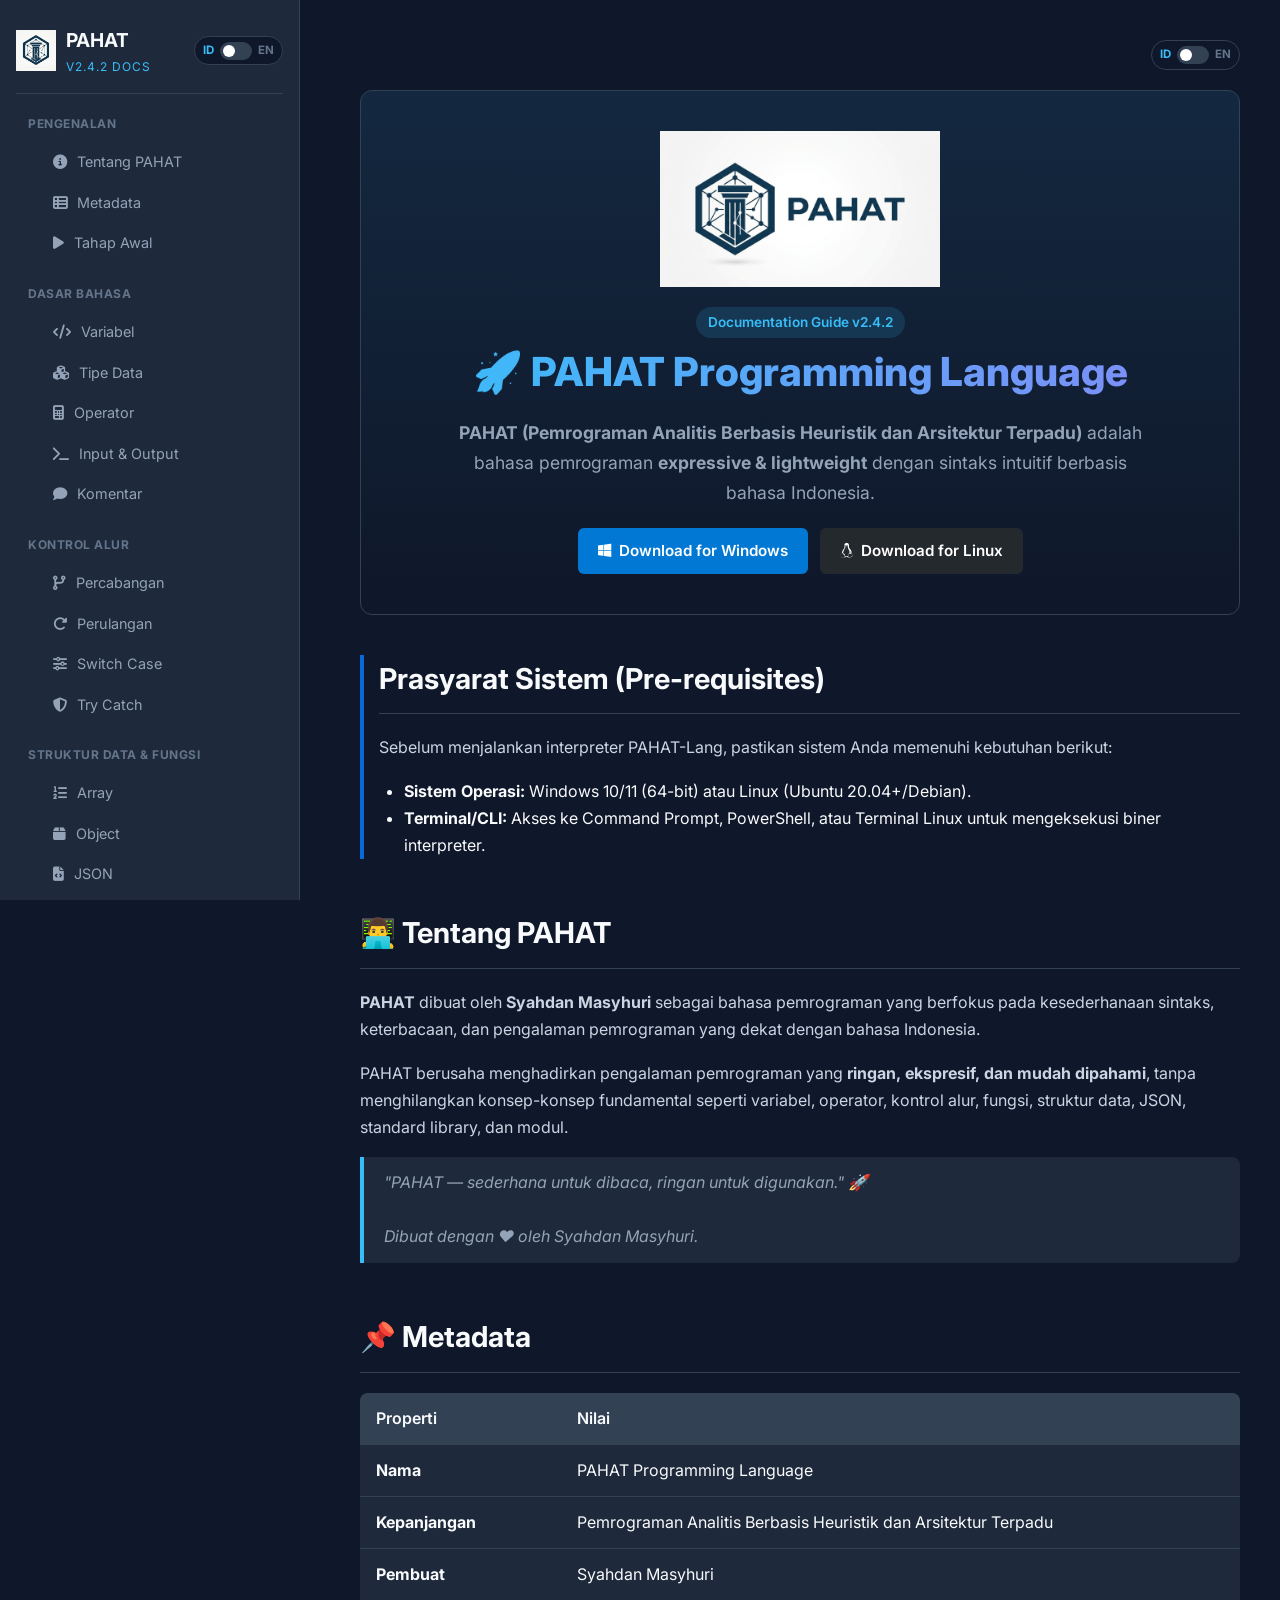
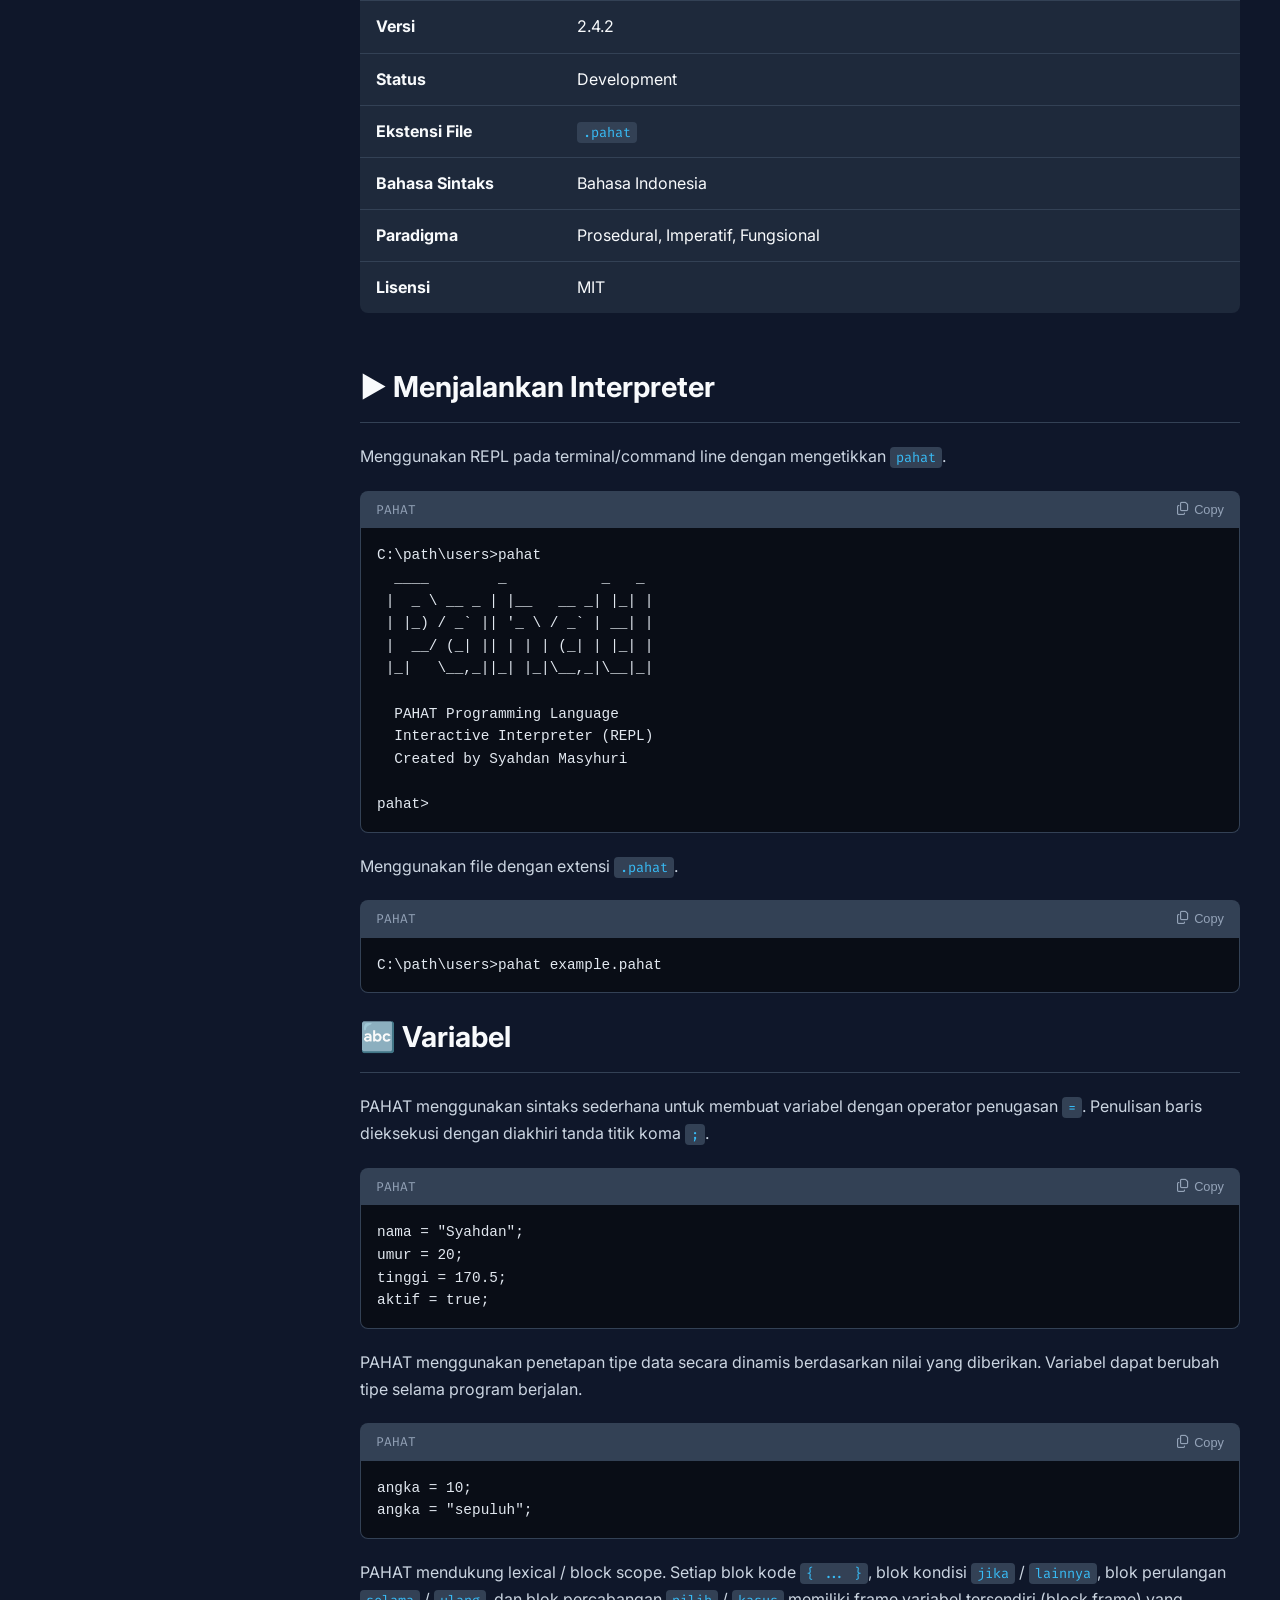
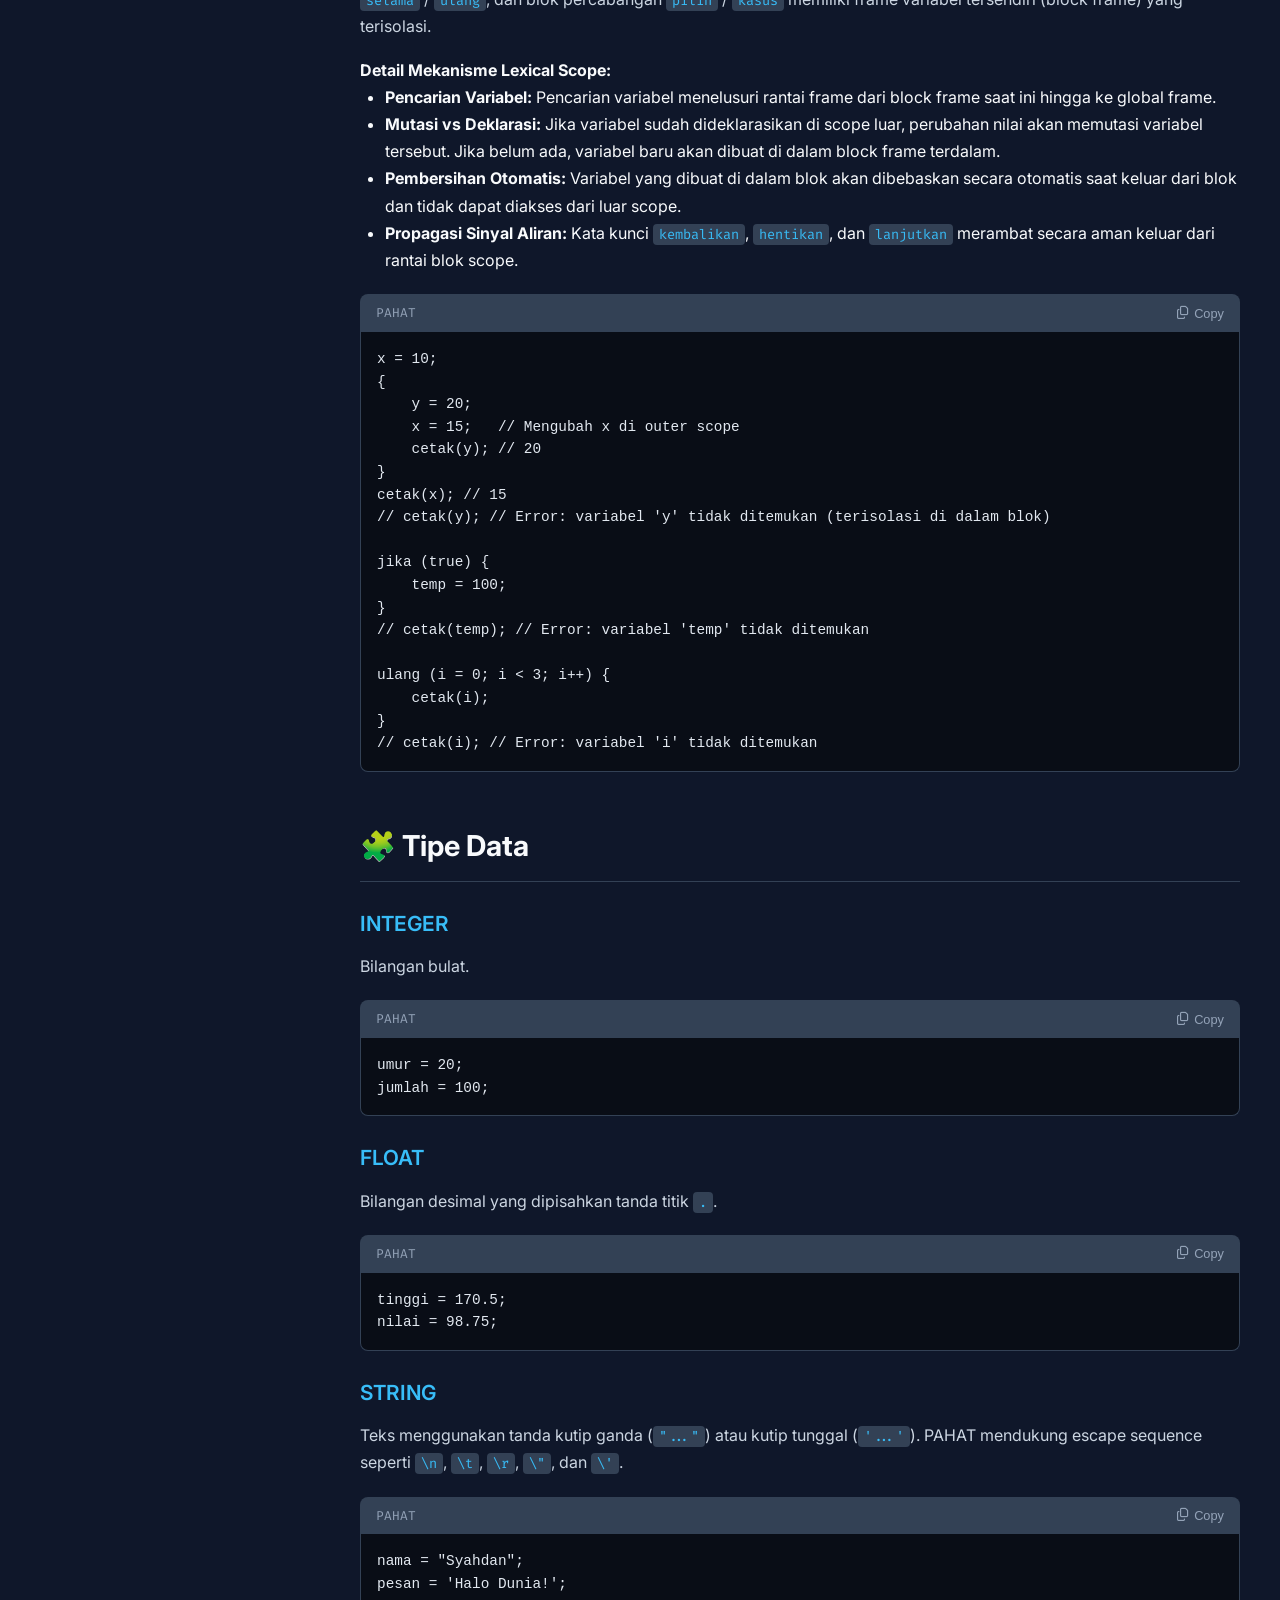
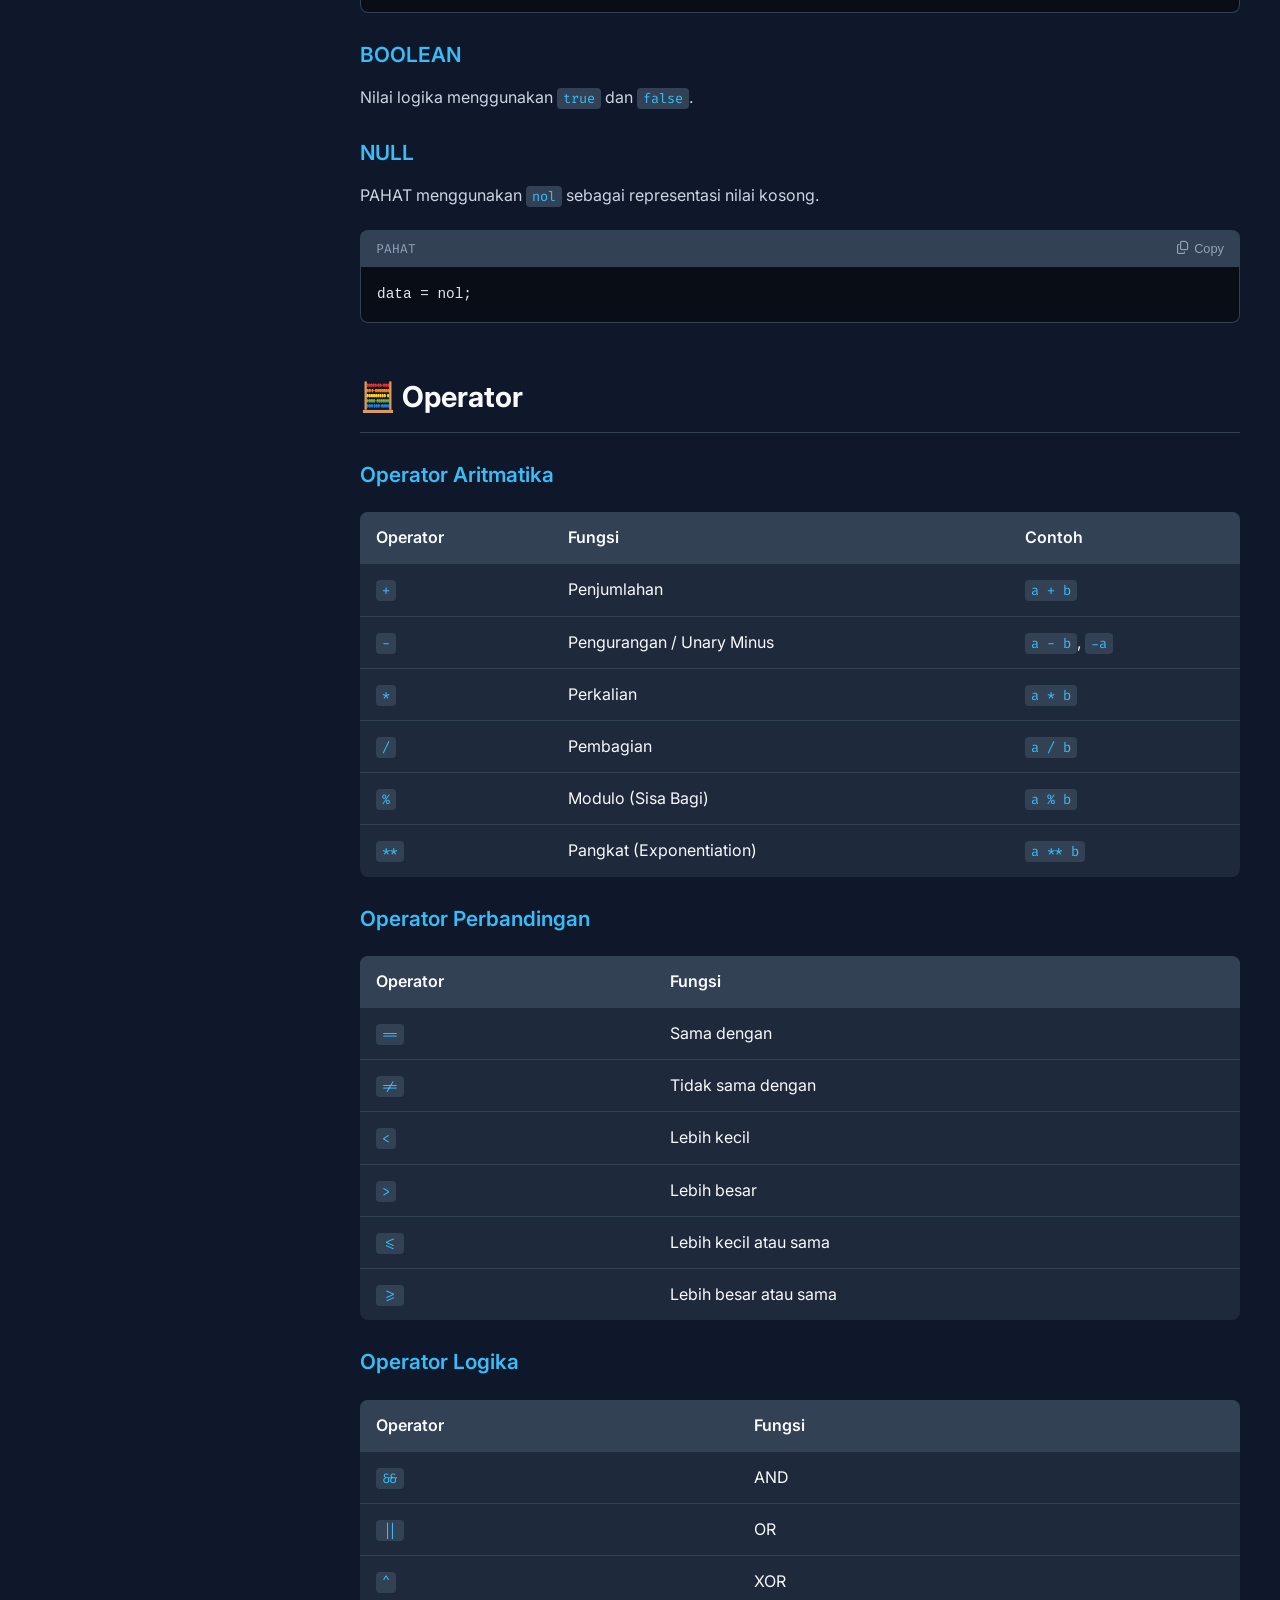
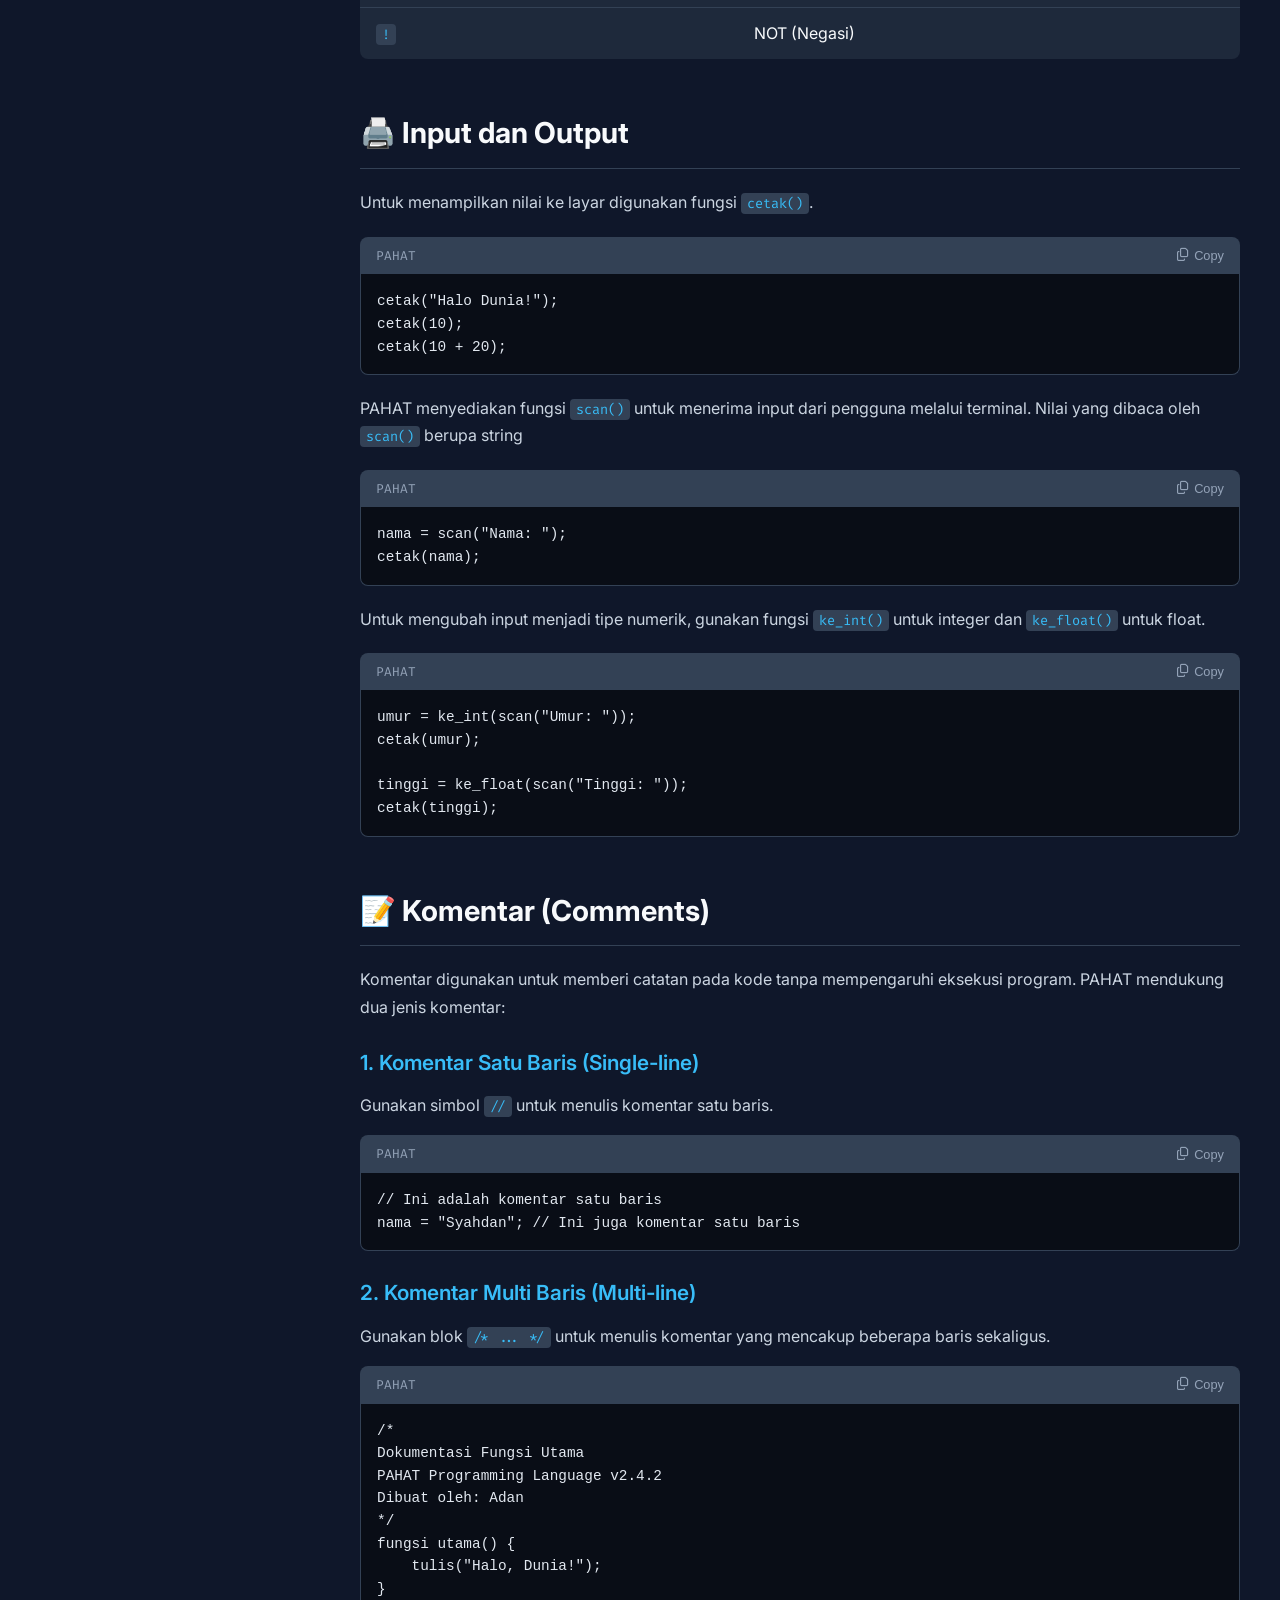
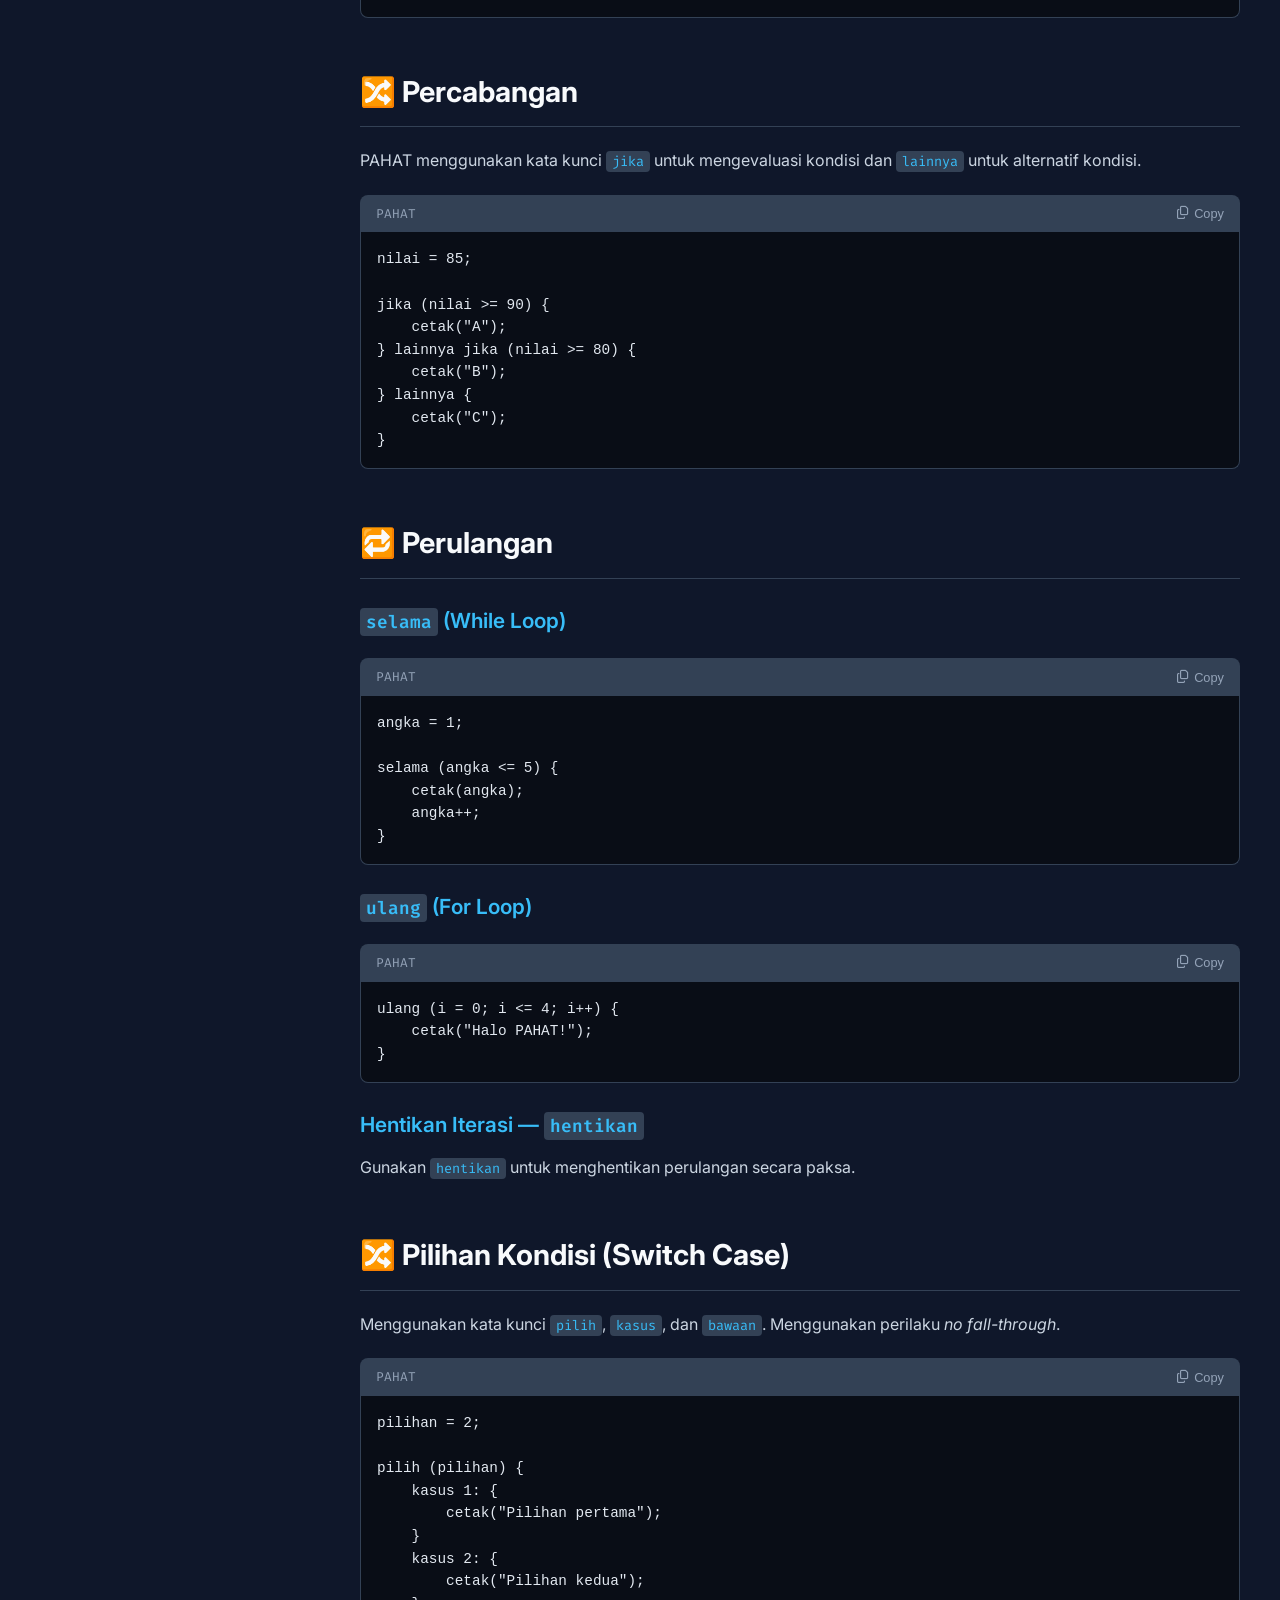
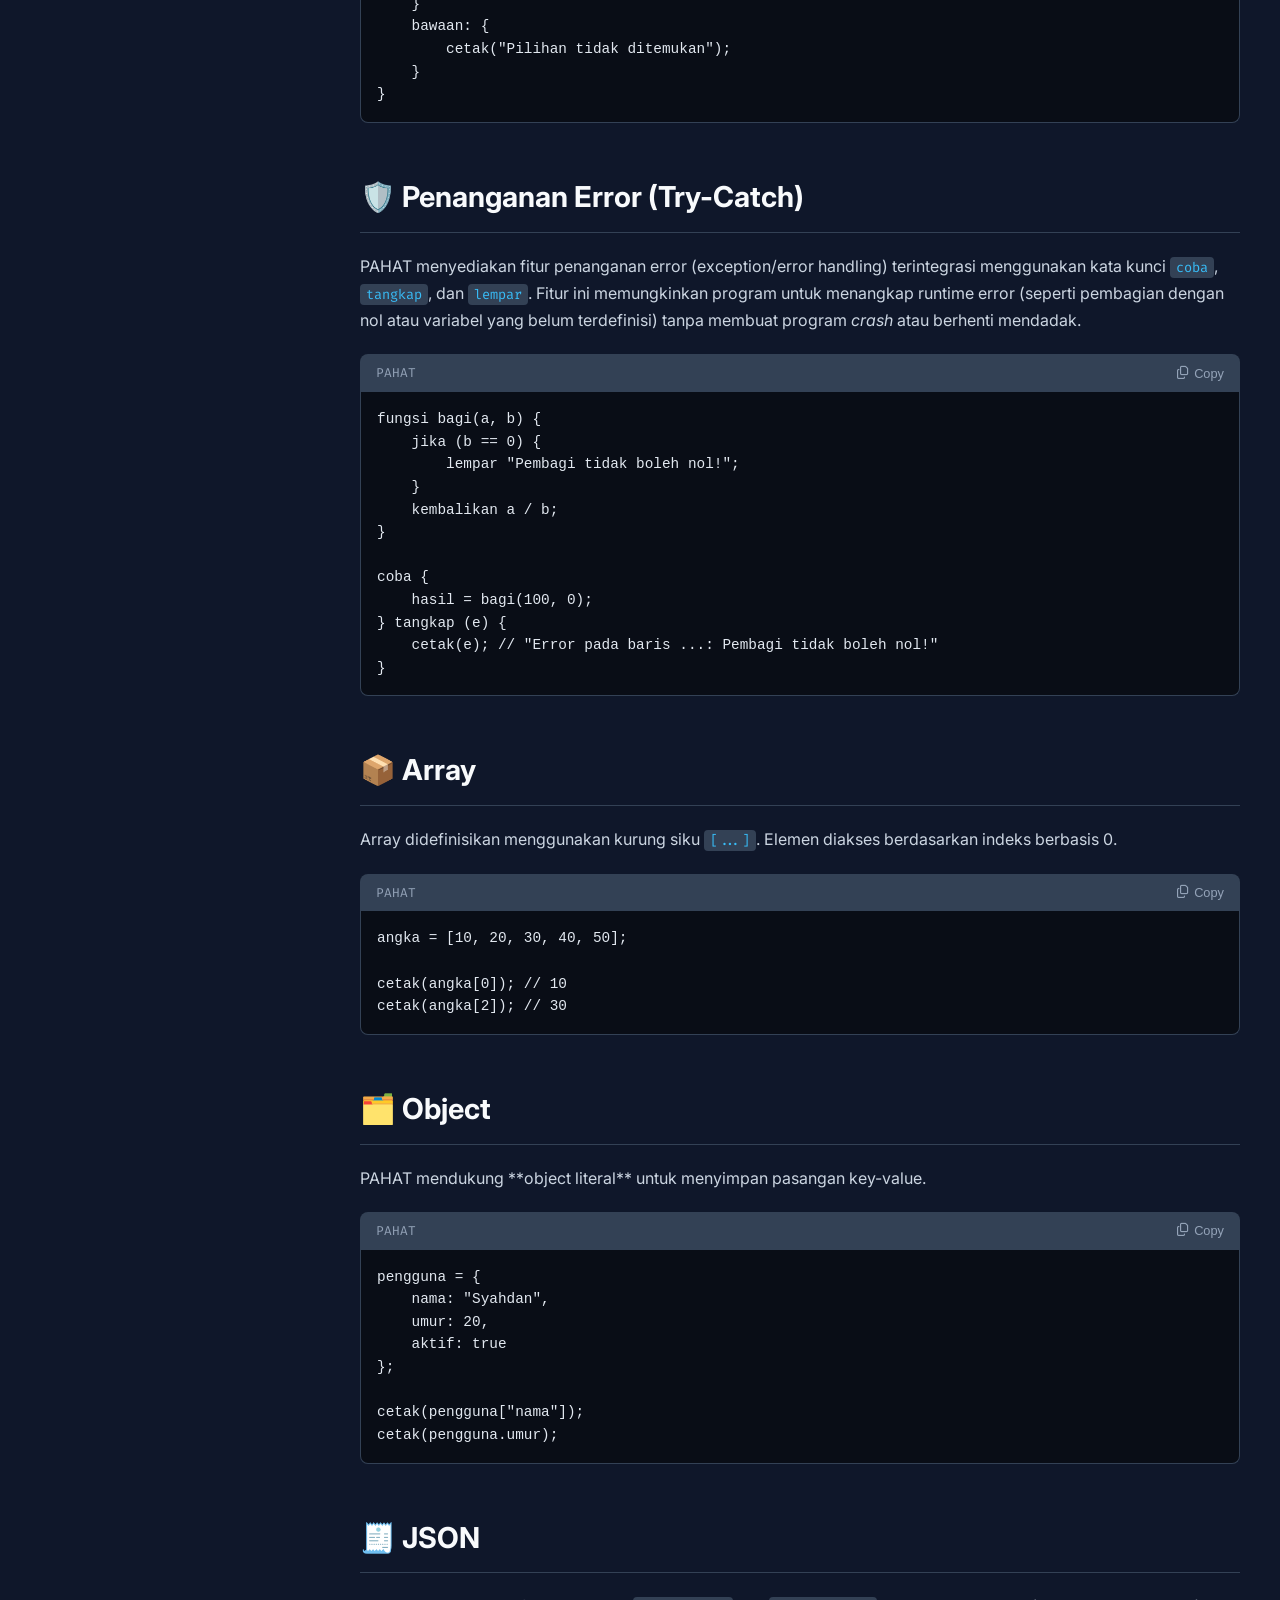
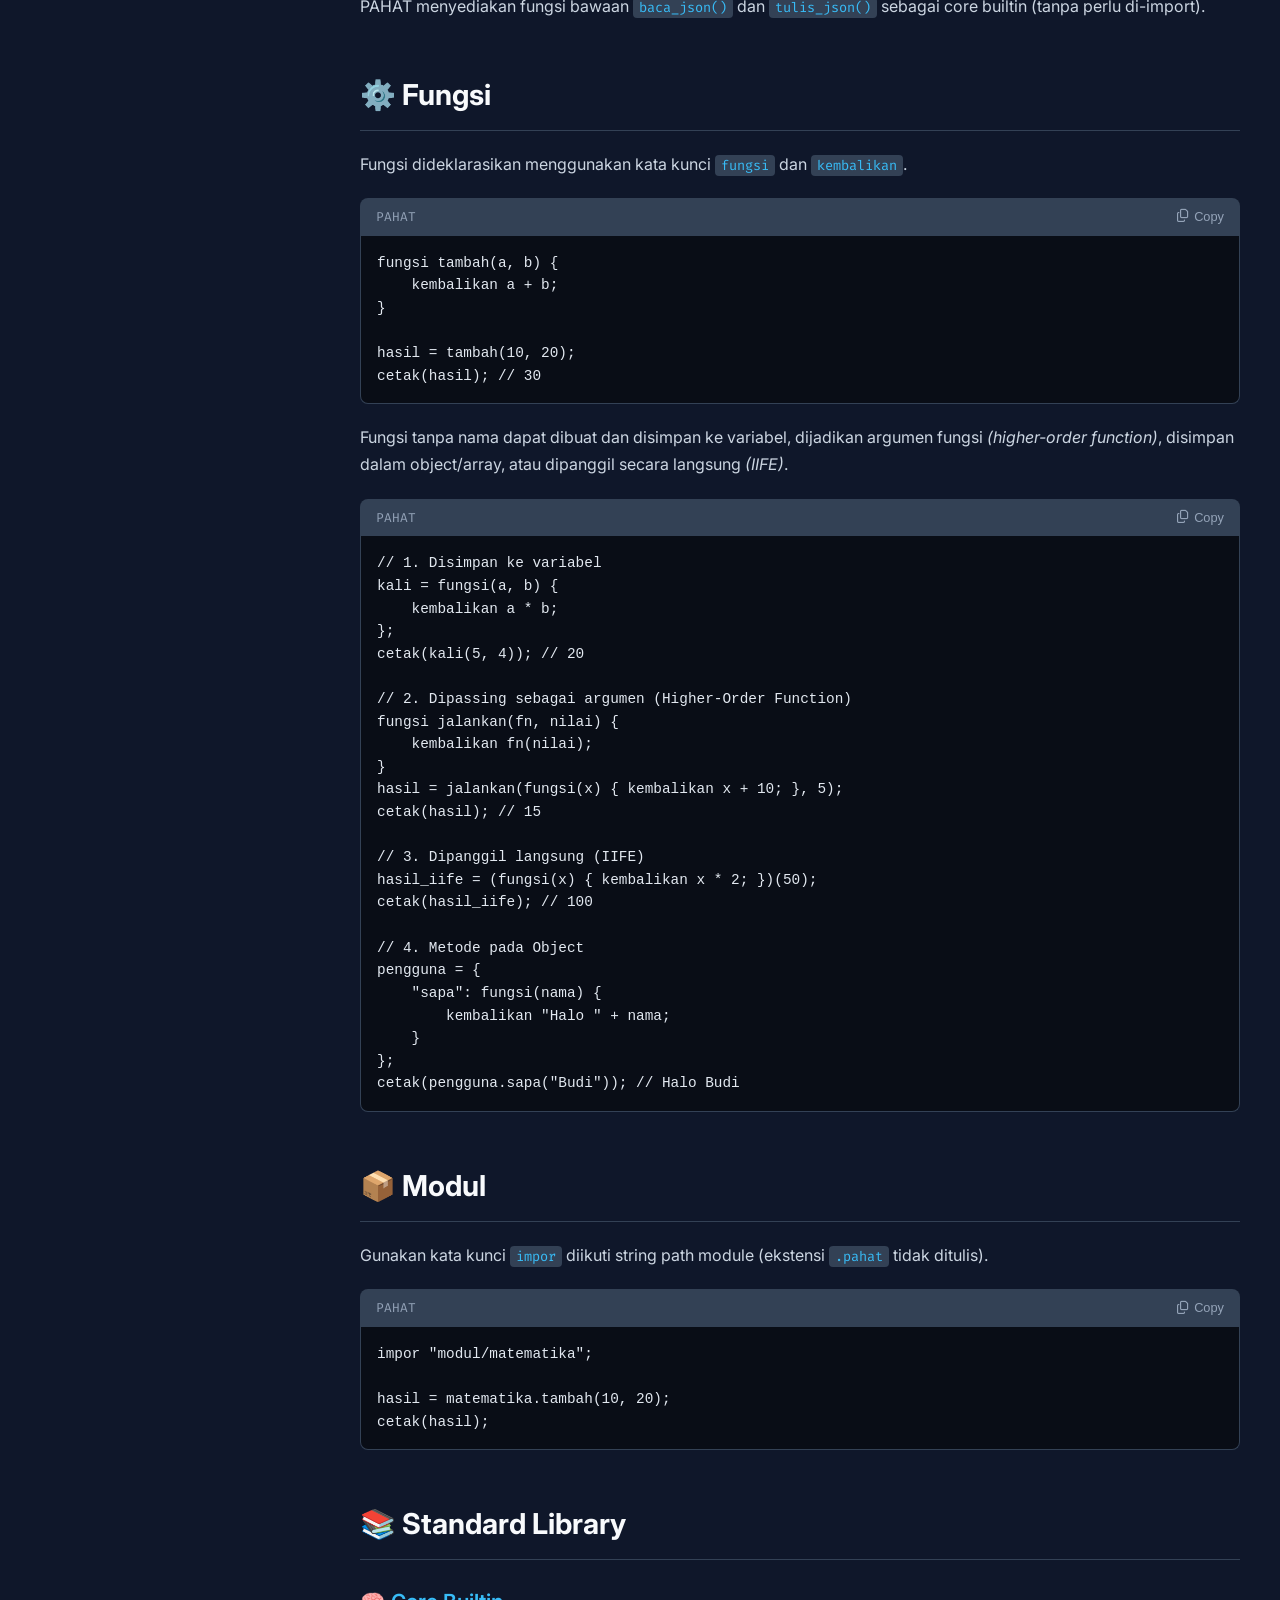
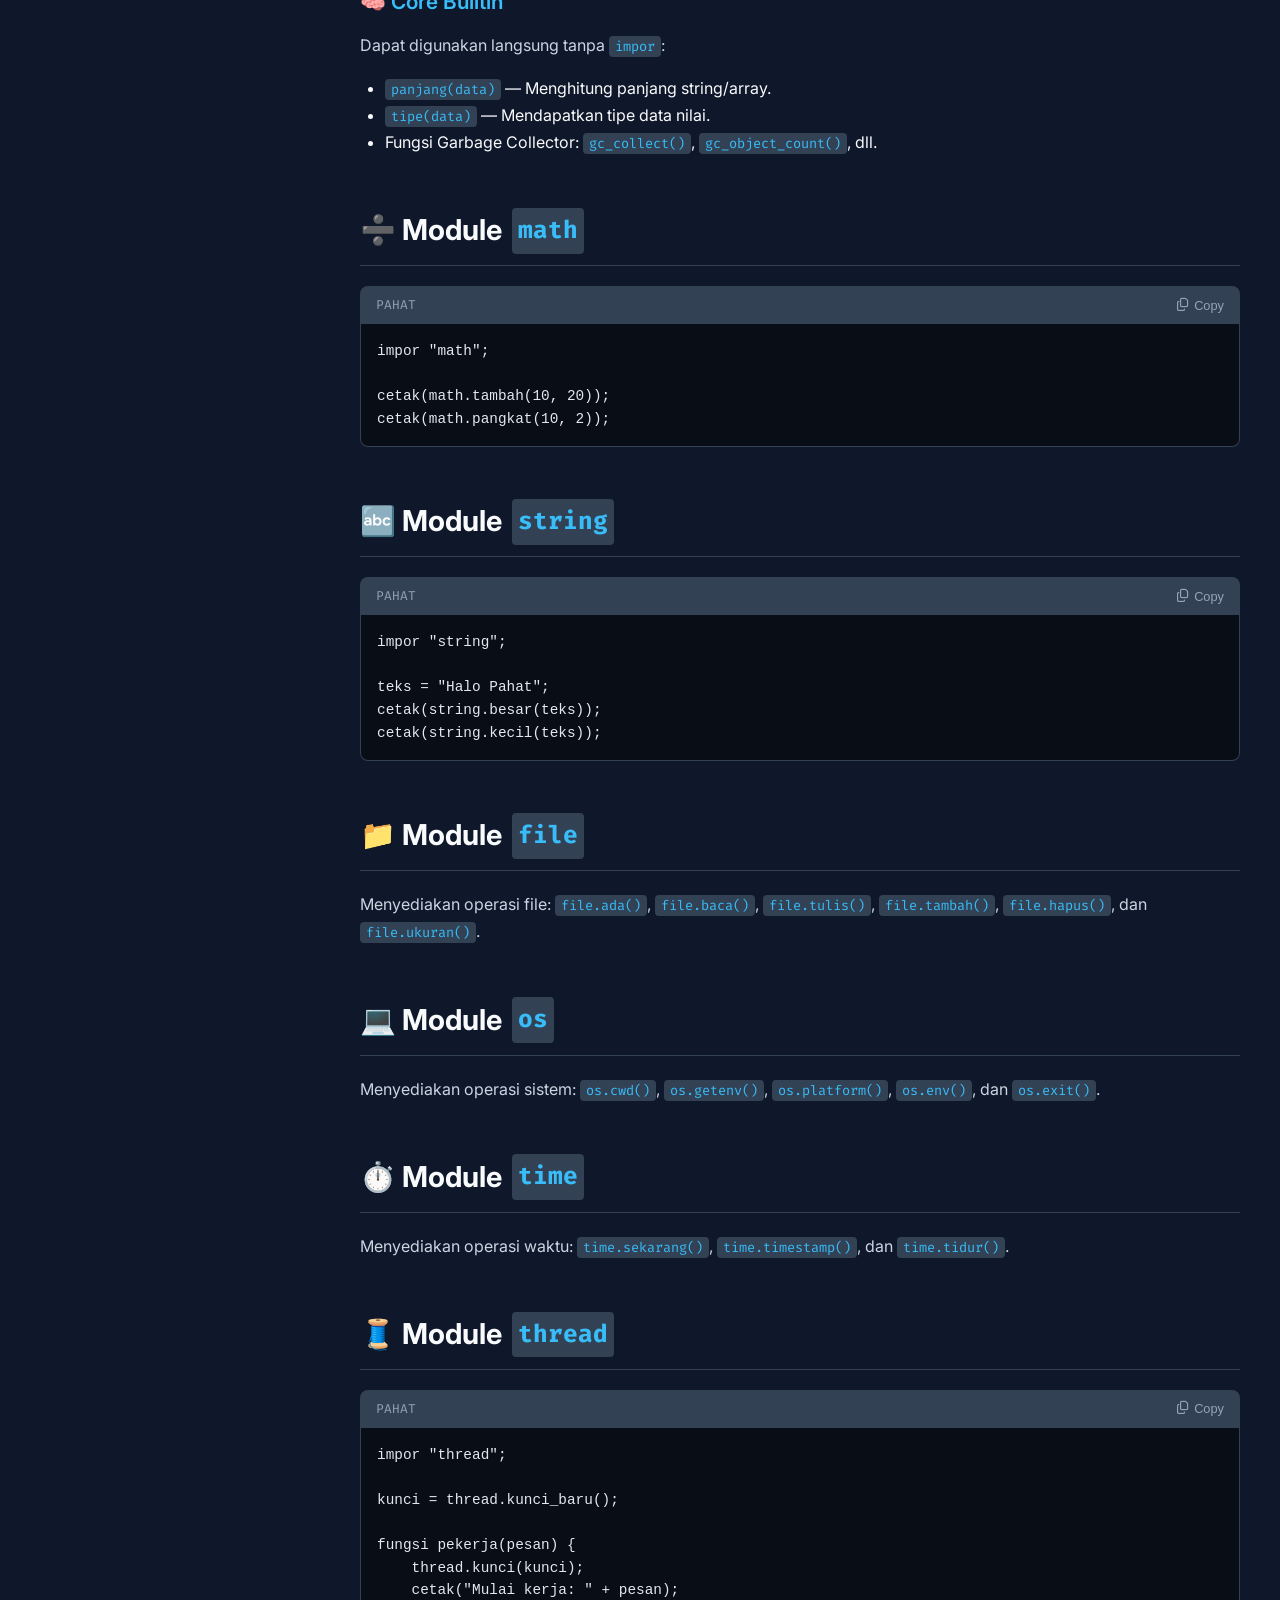
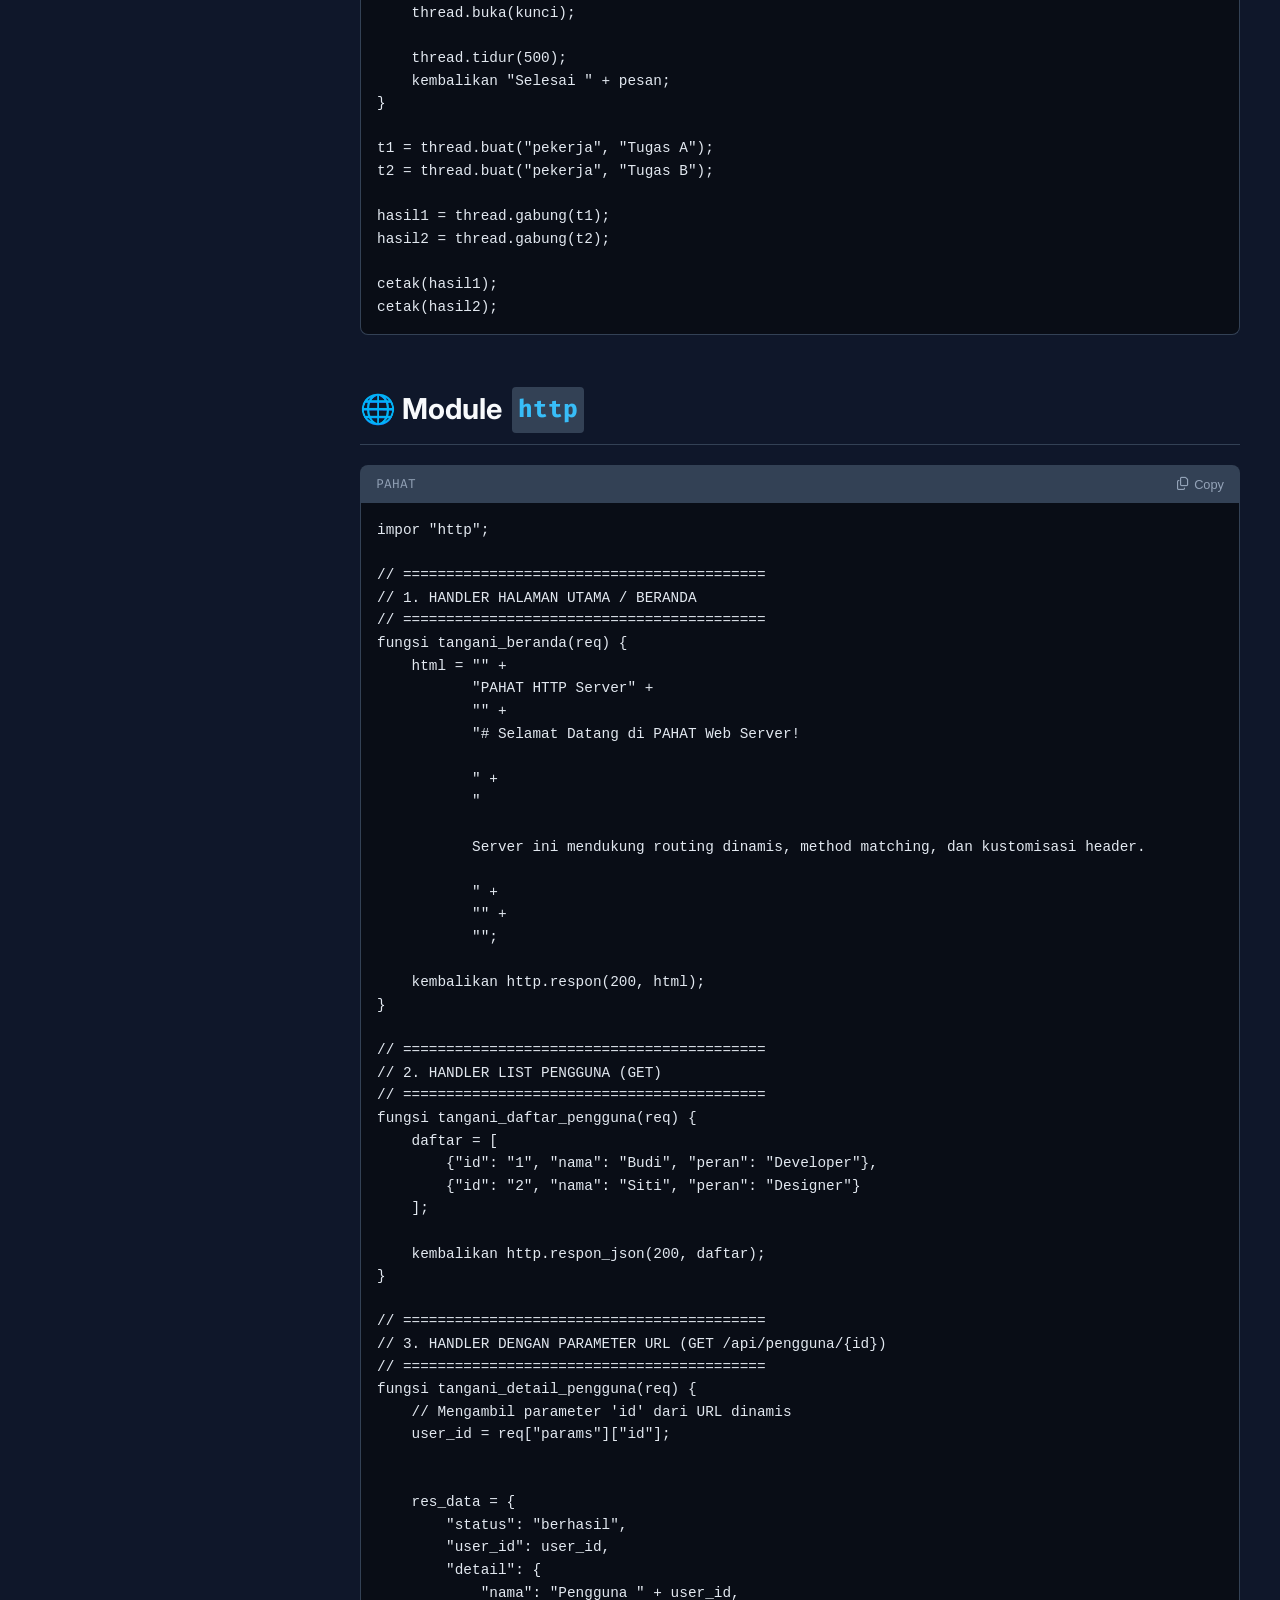
==== docs/index.html @ 8c65efa9 "updated language of documentation can be switch to english" ====
<!DOCTYPE html>
<html lang="id">
<head>
    <meta charset="UTF-8">
    <meta name="viewport" content="width=device-width, initial-scale=1.0">
    <link rel="icon" type="image/x-icon" href="./assets/img/favicon.ico">
    <title>PAHAT Programming Language - Documentation Guide</title>
    <meta name="title" content="PAHAT-Lang - Bahasa Pemrograman Berbasis Bahasa Indonesia">
    <meta name="description" content="PAHAT (Pemrograman Analitis Berbasis Heuristik dan Arsitektur Terpadu) adalah bahasa pemrograman expressive & lightweight berbasis bahasa Indonesia. Unduh interpreter v2.4.2.">
    <meta name="keywords" content="PAHAT, PAHAT-Lang, bahasa pemrograman indonesia, interpreter PAHAT, koding bahasa indonesia, programming language local">
    <meta name="robots" content="index, follow">

    <!-- Open Graph / Facebook / WhatsApp (Untuk Preview Share Link) -->
    <meta property="og:type" content="website">
    <meta property="og:url" content="https://adan1996.github.io/PAHAT-Lang/">
    <meta property="og:title" content="PAHAT-Lang - Bahasa Pemrograman Berbasis Bahasa Indonesia">
    <meta property="og:description" content="Interpreter bahasa pemrograman PAHAT v2.4.2. Unduh untuk Windows & Linux.">
    <meta property="og:image" content="https://adan1996.github.io/PAHAT-Lang/assets/img/pahat.jpg">
    <!-- Font Inter & Fira Code untuk tampilan modern & developer-friendly -->
    <link rel="preconnect" href="https://fonts.googleapis.com">
    <link rel="preconnect" href="https://fonts.gstatic.com" crossorigin>
    <meta name="google-site-verification" content="OaLiclYNOwslLSfNQ2kmZGcojz48e80lO0XV3UPXADo" />
    <link href="https://fonts.googleapis.com/css2?family=Fira+Code:wght@400;500;600&family=Inter:wght@300;400;500;600;700;800&display=swap" rel="stylesheet">
    <!-- FontAwesome Icon -->
    <link rel="stylesheet" href="https://cdnjs.cloudflare.com/ajax/libs/font-awesome/6.4.0/css/all.min.css">
    <link rel="stylesheet" href="./assets/css/style.css">
</head>
<body>

    <button class="mobile-toggle" id="menuToggle"><i class="fa-solid fa-bars"></i></button>

    <!-- Sidebar Navigation -->
    <aside id="sidebar">
        <div class="brand">
            <div class="brand-info">
                <div class="brand-logo">
                    <img src="./assets/img/pahat.jpg" alt="" width="40">
                </div>
                <div>
                    <div class="brand-title">PAHAT</div>
                    <div class="brand-subtitle">v2.4.2 Docs</div>
                </div>
            </div>
            <div class="lang-switch-wrapper">
                <span class="lang-label lang-label-id active">ID</span>
                <label class="lang-switch" title="Ganti Bahasa / Switch Language">
                    <input type="checkbox" class="lang-toggle-input" id="langToggleSidebar" aria-label="Toggle Language">
                    <span class="lang-slider"></span>
                </label>
                <span class="lang-label lang-label-en">EN</span>
            </div>
        </div>

        <div class="nav-group">
            <div class="nav-title">Pengenalan</div>
            <ul class="nav-links">
                <li><a href="#tentang"><i class="fa-solid fa-circle-info"></i> Tentang PAHAT</a></li>
                <li><a href="#metadata"><i class="fa-solid fa-table-list"></i> Metadata</a></li>
                <li><a href="#tahap-awal"><i class="fa-solid fa-play"></i> Tahap Awal</a></li>
            </ul>
        </div>

        <div class="nav-group">
            <div class="nav-title">Dasar Bahasa</div>
            <ul class="nav-links">
                <li><a href="#variabel"><i class="fa-solid fa-code"></i> Variabel</a></li>
                <li><a href="#tipe-data"><i class="fa-solid fa-cubes"></i> Tipe Data</a></li>
                <li><a href="#operator"><i class="fa-solid fa-calculator"></i> Operator</a></li>
                <li><a href="#input-output"><i class="fa-solid fa-terminal"></i> Input & Output</a></li>
                <li><a href="#komentar"><i class="fa-solid fa-comment"></i> Komentar</a></li>
            </ul>
        </div>

        <div class="nav-group">
            <div class="nav-title">Kontrol Alur</div>
            <ul class="nav-links">
                <li><a href="#percabangan"><i class="fa-solid fa-code-branch"></i> Percabangan</a></li>
                <li><a href="#perulangan"><i class="fa-solid fa-rotate-right"></i> Perulangan</a></li>
                <li><a href="#switch"><i class="fa-solid fa-sliders"></i> Switch Case</a></li>
                <li><a href="#try"><i class="fa-solid fa-shield-halved"></i> Try Catch</a></li>
            </ul>
        </div>

        <div class="nav-group">
            <div class="nav-title">Struktur Data & Fungsi</div>
            <ul class="nav-links">
                <li><a href="#array"><i class="fa-solid fa-list-ol"></i> Array</a></li>
                <li><a href="#object"><i class="fa-solid fa-box"></i> Object</a></li>
                <li><a href="#json"><i class="fa-solid fa-file-code"></i> JSON</a></li>
                <li><a href="#fungsi"><i class="fa-solid fa-gear"></i> Fungsi</a></li>
                <li><a href="#modul"><i class="fa-solid fa-puzzle-piece"></i> Modul</a></li>
            </ul>
        </div>

        <div class="nav-group">
            <div class="nav-title">Standard Library</div>
            <ul class="nav-links">
                <li><a href="#core-builtin"><i class="fa-solid fa-microchip"></i> Core Builtin</a></li>
                <li><a href="#std-math"><i class="fa-solid fa-square-root-variable"></i> Math</a></li>
                <li><a href="#std-string"><i class="fa-solid fa-font"></i> String</a></li>
                <li><a href="#std-file"><i class="fa-solid fa-folder-open"></i> File</a></li>
                <li><a href="#std-os"><i class="fa-solid fa-desktop"></i> OS</a></li>
                <li><a href="#std-time"><i class="fa-solid fa-clock"></i> Time</a></li>
                <li><a href="#std-thread"><i class="fa-solid fa-memory"></i> Thread</a></li>
                <li><a href="#std-http"><i class="fa-solid fa-globe"></i> HTTP</a></li>
            </ul>
        </div>

        <!-- Group Extension dengan Expand/Collapse -->
        <div class="nav-group">
            <details class="nav-accordion">
                <summary class="nav-title accordion-header">
                    <span><i class="fa-solid fa-puzzle-piece"></i> Extension</span>
                    <i class="fa-solid fa-chevron-down arrow-icon"></i>
                </summary>
                <ul class="nav-links accordion-content">
                    <li>
                        <a href="https://github.com/Adan1996/PAHAT-Lang/releases/download/v2.4.2/PAHAT-Lang-0.0.1.vsix" target="_blank" rel="noopener">
                            <i class="fa-custom-vscode"></i> Visual Studio Code
                        </a>
                    </li>
                </ul>
            </details>
        </div>
        
        <div class="nav-group">
            <div class="nav-title">Lainnya</div>
            <ul class="nav-links">
                <li><a href="#contoh-lengkap"><i class="fa-solid fa-laptop-code"></i> Contoh Lengkap</a></li>
                <li><a href="#ringkasan"><i class="fa-solid fa-book-open"></i> Ringkasan Fitur</a></li>
                <li><a href="#lisensi"><i class="fa-solid fa-certificate"></i> Lisensi</a></li>
            </ul>
        </div>
    </aside>

    <!-- Main Content -->
    <main>
        <div class="top-header-bar">
            <div class="lang-switch-wrapper">
                <span class="lang-label lang-label-id active">ID</span>
                <label class="lang-switch" title="Ganti Bahasa / Switch Language">
                    <input type="checkbox" class="lang-toggle-input" id="langToggleMain" aria-label="Toggle Language">
                    <span class="lang-slider"></span>
                </label>
                <span class="lang-label lang-label-en">EN</span>
            </div>
        </div>

        <div class="hero">
            <img src="./assets/img/header.jpg" alt="PAHAT Logo" class="hero-logo">

            <span class="hero-badge">Documentation Guide v2.4.2</span>
            <h1>🚀 PAHAT Programming Language</h1>
            <p><strong>PAHAT (Pemrograman Analitis Berbasis Heuristik dan Arsitektur Terpadu)</strong> adalah bahasa pemrograman <strong>expressive & lightweight</strong> dengan sintaks intuitif berbasis bahasa Indonesia.</p>
            
            <!-- Container Tombol Download -->
            <div class="download-container">
                <a href="https://github.com/Adan1996/PAHAT-Lang/releases/download/v2.4.2/pahat-windows-x86_64.zip" class="btn-download btn-windows" target="_blank" rel="noopener">
                    <i class="fa-brands fa-windows"></i> Download for Windows
                </a>
                <a href="https://github.com/Adan1996/PAHAT-Lang/releases/download/v2.4.2/pahat-linux-x86_64.tar.gz" class="btn-download btn-linux" target="_blank" rel="noopener">
                    <i class="fa-brands fa-linux"></i> Download for Linux
                </a>
            </div>
        </div>

        <!-- Section Syarat & Ketentuan Sistem (Pre-requisites) -->
        <section class="prerequisites">
            <h2>Prasyarat Sistem (Pre-requisites)</h2>
            <p>Sebelum menjalankan interpreter PAHAT-Lang, pastikan sistem Anda memenuhi kebutuhan berikut:</p>
            
            <ul>
                <li><strong>Sistem Operasi:</strong> Windows 10/11 (64-bit) atau Linux (Ubuntu 20.04+/Debian).</li>
                <li><strong>Terminal/CLI:</strong> Akses ke Command Prompt, PowerShell, atau Terminal Linux untuk mengeksekusi biner interpreter.</li>
            </ul>
        </section>

        <!-- Tentang PAHAT -->
        <section id="tentang">
            <h2>👨‍💻 Tentang PAHAT</h2>
            <p><strong>PAHAT</strong> dibuat oleh <strong>Syahdan Masyhuri</strong> sebagai bahasa pemrograman yang berfokus pada kesederhanaan sintaks, keterbacaan, dan pengalaman pemrograman yang dekat dengan bahasa Indonesia.</p>
            <p>PAHAT berusaha menghadirkan pengalaman pemrograman yang <strong>ringan, ekspresif, dan mudah dipahami</strong>, tanpa menghilangkan konsep-konsep fundamental seperti variabel, operator, kontrol alur, fungsi, struktur data, JSON, standard library, dan modul.</p>
            <blockquote>"PAHAT — sederhana untuk dibaca, ringan untuk digunakan." 🚀 <br><br> Dibuat dengan ❤️ oleh Syahdan Masyhuri.</blockquote>
        </section>

        <!-- Metadata -->
        <section id="metadata">
            <h2>📌 Metadata</h2>
            <table>
                <thead>
                    <tr><th>Properti</th><th>Nilai</th></tr>
                </thead>
                <tbody>
                    <tr><td><strong>Nama</strong></td><td>PAHAT Programming Language</td></tr>
                    <tr><td><strong>Kepanjangan</strong></td><td>Pemrograman Analitis Berbasis Heuristik dan Arsitektur Terpadu</td></tr>
                    <tr><td><strong>Pembuat</strong></td><td>Syahdan Masyhuri</td></tr>
                    <tr><td><strong>Versi</strong></td><td>2.4.2</td></tr>
                    <tr><td><strong>Status</strong></td><td>Development</td></tr>
                    <tr><td><strong>Ekstensi File</strong></td><td><code>.pahat</code></td></tr>
                    <tr><td><strong>Bahasa Sintaks</strong></td><td>Bahasa Indonesia</td></tr>
                    <tr><td><strong>Paradigma</strong></td><td>Prosedural, Imperatif, Fungsional</td></tr>
                    <tr><td><strong>Lisensi</strong></td><td>MIT</td></tr>
                </tbody>
            </table>
        </section>

        <!-- Variabel -->
        <section id="tahap-awal">
            <h2>▶️ Menjalankan Interpreter</h2>
            <p>Menggunakan REPL pada terminal/command line dengan mengetikkan <code>pahat</code>.</p>
            <div class="code-container">
                <div class="code-header"><span>PAHAT</span><button class="copy-btn"><i class="fa-regular fa-copy"></i> Copy</button></div>
                <pre><code>C:\path\users>pahat
  ____        _           _   _
 |  _ \ __ _ | |__   __ _| |_| |
 | |_) / _` || '_ \ / _` | __| |
 |  __/ (_| || | | | (_| | |_| |
 |_|   \__,_||_| |_|\__,_|\__|_|

  PAHAT Programming Language
  Interactive Interpreter (REPL)
  Created by Syahdan Masyhuri

pahat></code></pre>
            </div>
            <p>Menggunakan file dengan extensi <code>.pahat</code>.</p>
            <div class="code-container">
                <div class="code-header"><span>PAHAT</span><button class="copy-btn"><i class="fa-regular fa-copy"></i> Copy</button></div>
                <pre><code>C:\path\users>pahat example.pahat</code></pre>
            </div>

        <!-- Variabel -->
        <section id="variabel">
            <h2>🔤 Variabel</h2>
            <p>PAHAT menggunakan sintaks sederhana untuk membuat variabel dengan operator penugasan <code>=</code>. Penulisan baris dieksekusi dengan diakhiri tanda titik koma <code>;</code>.</p>
            <div class="code-container">
                <div class="code-header"><span>PAHAT</span><button class="copy-btn"><i class="fa-regular fa-copy"></i> Copy</button></div>
                <pre><code>nama = "Syahdan";
umur = 20;
tinggi = 170.5;
aktif = true;</code></pre>
            </div>
            <p>PAHAT menggunakan penetapan tipe data secara dinamis berdasarkan nilai yang diberikan. Variabel dapat berubah tipe selama program berjalan.</p>
            <div class="code-container">
                <div class="code-header"><span>PAHAT</span><button class="copy-btn"><i class="fa-regular fa-copy"></i> Copy</button></div>
                <pre><code>angka = 10;
angka = "sepuluh";</code></pre>
            </div>
            
            <p>PAHAT mendukung lexical / block scope. Setiap blok kode <code>{ ... }</code>, blok kondisi <code>jika</code> / <code>lainnya</code>, blok perulangan <code>selama</code> / <code>ulang</code>, dan blok percabangan <code>pilih</code> / <code>kasus</code> memiliki frame variabel tersendiri (block frame) yang terisolasi.</p>
            <h4>Detail Mekanisme Lexical Scope:</h4>
            <ul>
                <li><strong>Pencarian Variabel:</strong> Pencarian variabel menelusuri rantai frame dari block frame saat ini hingga ke global frame.</li>
                <li><strong>Mutasi vs Deklarasi:</strong> Jika variabel sudah dideklarasikan di scope luar, perubahan nilai akan memutasi variabel tersebut. Jika belum ada, variabel baru akan dibuat di dalam block frame terdalam.</li>
                <li><strong>Pembersihan Otomatis:</strong> Variabel yang dibuat di dalam blok akan dibebaskan secara otomatis saat keluar dari blok dan tidak dapat diakses dari luar scope.</li>
                <li><strong>Propagasi Sinyal Aliran:</strong> Kata kunci <code>kembalikan</code>, <code>hentikan</code>, dan <code>lanjutkan</code> merambat secara aman keluar dari rantai blok scope.</li>
            </ul>
            <div class="code-container">
                <div class="code-header"><span>PAHAT</span><button class="copy-btn"><i class="fa-regular fa-copy"></i> Copy</button></div>
                <pre><code>x = 10;
{
    y = 20;
    x = 15;   // Mengubah x di outer scope
    cetak(y); // 20
}
cetak(x); // 15
// cetak(y); // Error: variabel 'y' tidak ditemukan (terisolasi di dalam blok)

jika (true) {
    temp = 100;
}
// cetak(temp); // Error: variabel 'temp' tidak ditemukan

ulang (i = 0; i < 3; i++) {
    cetak(i);
}
// cetak(i); // Error: variabel 'i' tidak ditemukan</code></pre>
            </div>
        </section>

        <!-- Tipe Data -->
        <section id="tipe-data">
            <h2>🧩 Tipe Data</h2>
            <h3>INTEGER</h3>
            <p>Bilangan bulat.</p>
            <div class="code-container">
                <div class="code-header"><span>PAHAT</span><button class="copy-btn"><i class="fa-regular fa-copy"></i> Copy</button></div>
                <pre><code>umur = 20;
jumlah = 100;</code></pre>
            </div>

            <h3>FLOAT</h3>
            <p>Bilangan desimal yang dipisahkan tanda titik <code>.</code>.</p>
            <div class="code-container">
                <div class="code-header"><span>PAHAT</span><button class="copy-btn"><i class="fa-regular fa-copy"></i> Copy</button></div>
                <pre><code>tinggi = 170.5;
nilai = 98.75;</code></pre>
            </div>

            <h3>STRING</h3>
            <p>Teks menggunakan tanda kutip ganda (<code>"..."</code>) atau kutip tunggal (<code>'...'</code>). PAHAT mendukung escape sequence seperti <code>\n</code>, <code>\t</code>, <code>\r</code>, <code>\"</code>, dan <code>\'</code>.</p>
            <div class="code-container">
                <div class="code-header"><span>PAHAT</span><button class="copy-btn"><i class="fa-regular fa-copy"></i> Copy</button></div>
                <pre><code>nama = "Syahdan";
pesan = 'Halo Dunia!';</code></pre>
            </div>

            <h3>BOOLEAN</h3>
            <p>Nilai logika menggunakan <code>true</code> dan <code>false</code>.</p>

            <h3>NULL</h3>
            <p>PAHAT menggunakan <code>nol</code> sebagai representasi nilai kosong.</p>
            <div class="code-container">
                <div class="code-header"><span>PAHAT</span><button class="copy-btn"><i class="fa-regular fa-copy"></i> Copy</button></div>
                <pre><code>data = nol;</code></pre>
            </div>
        </section>

        <!-- Operator -->
        <section id="operator">
            <h2>🧮 Operator</h2>
            <h3>Operator Aritmatika</h3>
            <table>
                <thead><tr><th>Operator</th><th>Fungsi</th><th>Contoh</th></tr></thead>
                <tbody>
                    <tr><td><code>+</code></td><td>Penjumlahan</td><td><code>a + b</code></td></tr>
                    <tr><td><code>-</code></td><td>Pengurangan / Unary Minus</td><td><code>a - b</code>, <code>-a</code></td></tr>
                    <tr><td><code>*</code></td><td>Perkalian</td><td><code>a * b</code></td></tr>
                    <tr><td><code>/</code></td><td>Pembagian</td><td><code>a / b</code></td></tr>
                    <tr><td><code>%</code></td><td>Modulo (Sisa Bagi)</td><td><code>a % b</code></td></tr>
                    <tr><td><code>**</code></td><td>Pangkat (Exponentiation)</td><td><code>a ** b</code></td></tr>
                </tbody>
            </table>

            <h3>Operator Perbandingan</h3>
            <table>
                <thead><tr><th>Operator</th><th>Fungsi</th></tr></thead>
                <tbody>
                    <tr><td><code>==</code></td><td>Sama dengan</td></tr>
                    <tr><td><code>!=</code></td><td>Tidak sama dengan</td></tr>
                    <tr><td><code>&lt;</code></td><td>Lebih kecil</td></tr>
                    <tr><td><code>&gt;</code></td><td>Lebih besar</td></tr>
                    <tr><td><code>&lt;=</code></td><td>Lebih kecil atau sama</td></tr>
                    <tr><td><code>&gt;=</code></td><td>Lebih besar atau sama</td></tr>
                </tbody>
            </table>

            <h3>Operator Logika</h3>
            <table>
                <thead><tr><th>Operator</th><th>Fungsi</th></tr></thead>
                <tbody>
                    <tr><td><code>&amp;&amp;</code></td><td>AND</td></tr>
                    <tr><td><code>||</code></td><td>OR</td></tr>
                    <tr><td><code>^</code></td><td>XOR</td></tr>
                    <tr><td><code>!</code></td><td>NOT (Negasi)</td></tr>
                </tbody>
            </table>
        </section>

        <!-- Input dan Output -->
        <section id="input-output">
            <h2>🖨️ Input dan Output</h2>
            <p>Untuk menampilkan nilai ke layar digunakan fungsi <code>cetak()</code>.</p>
            <div class="code-container">
                <div class="code-header"><span>PAHAT</span><button class="copy-btn"><i class="fa-regular fa-copy"></i> Copy</button></div>
                <pre><code>cetak("Halo Dunia!");
cetak(10);
cetak(10 + 20);</code></pre>
            </div>
            
            <p>PAHAT menyediakan fungsi <code>scan()</code> untuk menerima input dari pengguna melalui terminal. Nilai yang dibaca oleh <code>scan()</code> berupa string</p>
            <div class="code-container">
                <div class="code-header"><span>PAHAT</span><button class="copy-btn"><i class="fa-regular fa-copy"></i> Copy</button></div>
                <pre><code>nama = scan("Nama: ");
cetak(nama);</code></pre>
            </div>
            
            <p>Untuk mengubah input menjadi tipe numerik, gunakan fungsi <code>ke_int()</code> untuk integer dan <code>ke_float()</code> untuk float.</p>
            <div class="code-container">
                <div class="code-header"><span>PAHAT</span><button class="copy-btn"><i class="fa-regular fa-copy"></i> Copy</button></div>
                <pre><code>umur = ke_int(scan("Umur: "));
cetak(umur);

tinggi = ke_float(scan("Tinggi: "));
cetak(tinggi);</code></pre>
            </div>
        </section>

        <!-- Komentar -->
        <section class="docs-section">
            <h2>📝 Komentar (Comments)</h2>
            <p>Komentar digunakan untuk memberi catatan pada kode tanpa mempengaruhi eksekusi program. PAHAT mendukung dua jenis komentar:</p>

            <!-- Komentar Satu Baris -->
            <h3>1. Komentar Satu Baris (Single-line)</h3>
            <p>Gunakan simbol <code>//</code> untuk menulis komentar satu baris.</p>
            <div class="code-header"><span>PAHAT</span><button class="copy-btn"><i class="fa-regular fa-copy"></i> Copy</button></div>
            <pre><code class="language-pahat">// Ini adalah komentar satu baris
nama = "Syahdan"; // Ini juga komentar satu baris</code></pre>

            <!-- Komentar Multi Baris -->
            <h3>2. Komentar Multi Baris (Multi-line)</h3>
            <p>Gunakan blok <code>/* ... */</code> untuk menulis komentar yang mencakup beberapa baris sekaligus.</p>
            <div class="code-header"><span>PAHAT</span><button class="copy-btn"><i class="fa-regular fa-copy"></i> Copy</button></div>
            <pre><code class="language-pahat">/*
Dokumentasi Fungsi Utama
PAHAT Programming Language v2.4.2
Dibuat oleh: Adan
*/
fungsi utama() {
    tulis("Halo, Dunia!");
}</code></pre>
        </section>

        <!-- Percabangan -->
        <section id="percabangan">
            <h2>🔀 Percabangan</h2>
            <p>PAHAT menggunakan kata kunci <code>jika</code> untuk mengevaluasi kondisi dan <code>lainnya</code> untuk alternatif kondisi.</p>
            <div class="code-container">
                <div class="code-header"><span>PAHAT</span><button class="copy-btn"><i class="fa-regular fa-copy"></i> Copy</button></div>
                <pre><code>nilai = 85;

jika (nilai >= 90) {
    cetak("A");
} lainnya jika (nilai >= 80) {
    cetak("B");
} lainnya {
    cetak("C");
}</code></pre>
            </div>
        </section>

        <!-- Perulangan -->
        <section id="perulangan">
            <h2>🔁 Perulangan</h2>
            <h3><code>selama</code> (While Loop)</h3>
            <div class="code-container">
                <div class="code-header"><span>PAHAT</span><button class="copy-btn"><i class="fa-regular fa-copy"></i> Copy</button></div>
                <pre><code>angka = 1;

selama (angka <= 5) {
    cetak(angka);
    angka++;
}</code></pre>
            </div>

            <h3><code>ulang</code> (For Loop)</h3>
            <div class="code-container">
                <div class="code-header"><span>PAHAT</span><button class="copy-btn"><i class="fa-regular fa-copy"></i> Copy</button></div>
                <pre><code>ulang (i = 0; i <= 4; i++) {
    cetak("Halo PAHAT!");
}</code></pre>
            </div>

            <h3>Hentikan Iterasi — <code>hentikan</code></h3>
            <p>Gunakan <code>hentikan</code> untuk menghentikan perulangan secara paksa.</p>
        </section>

        <!-- Switch Case -->
        <section id="switch">
            <h2>🔀 Pilihan Kondisi (Switch Case)</h2>
            <p>Menggunakan kata kunci <code>pilih</code>, <code>kasus</code>, dan <code>bawaan</code>. Menggunakan perilaku <i>no fall-through</i>.</p>
            <div class="code-container">
                <div class="code-header"><span>PAHAT</span><button class="copy-btn"><i class="fa-regular fa-copy"></i> Copy</button></div>
                <pre><code>pilihan = 2;

pilih (pilihan) {
    kasus 1: {
        cetak("Pilihan pertama");
    }
    kasus 2: {
        cetak("Pilihan kedua");
    }
    bawaan: {
        cetak("Pilihan tidak ditemukan");
    }
}</code></pre>
            </div>
        </section>
        
        <!-- Switch Case -->
        <section id="try">
            <h2>🛡️ Penanganan Error (Try-Catch)</h2>
            <p>PAHAT menyediakan fitur penanganan error (exception/error handling) terintegrasi menggunakan kata kunci <code>coba</code>, <code>tangkap</code>, dan <code>lempar</code>.
                Fitur ini memungkinkan program untuk menangkap runtime error (seperti pembagian dengan nol atau variabel yang belum terdefinisi) tanpa membuat program <i>crash</i> atau berhenti mendadak.</p>
            <div class="code-container">
                <div class="code-header"><span>PAHAT</span><button class="copy-btn"><i class="fa-regular fa-copy"></i> Copy</button></div>
                <pre><code>fungsi bagi(a, b) {
    jika (b == 0) {
        lempar "Pembagi tidak boleh nol!";
    }
    kembalikan a / b;
}

coba {
    hasil = bagi(100, 0);
} tangkap (e) {
    cetak(e); // "Error pada baris ...: Pembagi tidak boleh nol!"
}</code></pre>
            </div>
        </section>

        <!-- Array -->
        <section id="array">
            <h2>📦 Array</h2>
            <p>Array didefinisikan menggunakan kurung siku <code>[...]</code>. Elemen diakses berdasarkan indeks berbasis 0.</p>
            <div class="code-container">
                <div class="code-header"><span>PAHAT</span><button class="copy-btn"><i class="fa-regular fa-copy"></i> Copy</button></div>
                <pre><code>angka = [10, 20, 30, 40, 50];

cetak(angka[0]); // 10
cetak(angka[2]); // 30</code></pre>
            </div>
        </section>

        <!-- Object -->
        <section id="object">
            <h2>🗂️ Object</h2>
            <p>PAHAT mendukung **object literal** untuk menyimpan pasangan key-value.</p>
            <div class="code-container">
                <div class="code-header"><span>PAHAT</span><button class="copy-btn"><i class="fa-regular fa-copy"></i> Copy</button></div>
                <pre><code>pengguna = {
    nama: "Syahdan",
    umur: 20,
    aktif: true
};

cetak(pengguna["nama"]);
cetak(pengguna.umur);</code></pre>
            </div>
        </section>

        <!-- JSON -->
        <section id="json">
            <h2>🧾 JSON</h2>
            <p>PAHAT menyediakan fungsi bawaan <code>baca_json()</code> dan <code>tulis_json()</code> sebagai core builtin (tanpa perlu di-import).</p>
        </section>

        <!-- Fungsi -->
        <section id="fungsi">
            <h2>⚙️ Fungsi</h2>
            <p>Fungsi dideklarasikan menggunakan kata kunci <code>fungsi</code> dan <code>kembalikan</code>.</p>
            <div class="code-container">
                <div class="code-header"><span>PAHAT</span><button class="copy-btn"><i class="fa-regular fa-copy"></i> Copy</button></div>
                <pre><code>fungsi tambah(a, b) {
    kembalikan a + b;
}

hasil = tambah(10, 20);
cetak(hasil); // 30</code></pre>
            </div>
            
            <p>Fungsi tanpa nama dapat dibuat dan disimpan ke variabel, dijadikan argumen fungsi <i>(higher-order function)</i>, disimpan dalam object/array, atau dipanggil secara langsung <i>(IIFE)</i>.</p>
            <div class="code-container">
                <div class="code-header"><span>PAHAT</span><button class="copy-btn"><i class="fa-regular fa-copy"></i> Copy</button></div>
                <pre><code>// 1. Disimpan ke variabel
kali = fungsi(a, b) {
    kembalikan a * b;
};
cetak(kali(5, 4)); // 20

// 2. Dipassing sebagai argumen (Higher-Order Function)
fungsi jalankan(fn, nilai) {
    kembalikan fn(nilai);
}
hasil = jalankan(fungsi(x) { kembalikan x + 10; }, 5);
cetak(hasil); // 15

// 3. Dipanggil langsung (IIFE)
hasil_iife = (fungsi(x) { kembalikan x * 2; })(50);
cetak(hasil_iife); // 100

// 4. Metode pada Object
pengguna = {
    "sapa": fungsi(nama) {
        kembalikan "Halo " + nama;
    }
};
cetak(pengguna.sapa("Budi")); // Halo Budi</code></pre>
            </div>
        </section>

        <!-- Modul -->
        <section id="modul">
            <h2>📦 Modul</h2>
            <p>Gunakan kata kunci <code>impor</code> diikuti string path module (ekstensi <code>.pahat</code> tidak ditulis).</p>
            <div class="code-container">
                <div class="code-header"><span>PAHAT</span><button class="copy-btn"><i class="fa-regular fa-copy"></i> Copy</button></div>
                <pre><code>impor "modul/matematika";

hasil = matematika.tambah(10, 20);
cetak(hasil);</code></pre>
            </div>
        </section>

        <!-- Standard Library -->
        <section id="core-builtin">
            <h2>📚 Standard Library</h2>
            <h3>🧠 Core Builtin</h3>
            <p>Dapat digunakan langsung tanpa <code>impor</code>:</p>
            <ul>
                <li><code>panjang(data)</code> — Menghitung panjang string/array.</li>
                <li><code>tipe(data)</code> — Mendapatkan tipe data nilai.</li>
                <li>Fungsi Garbage Collector: <code>gc_collect()</code>, <code>gc_object_count()</code>, dll.</li>
            </ul>
        </section>

        <section id="std-math">
            <h2>➗ Module <code>math</code></h2>
            <div class="code-container">
                <div class="code-header"><span>PAHAT</span><button class="copy-btn"><i class="fa-regular fa-copy"></i> Copy</button></div>
                <pre><code>impor "math";

cetak(math.tambah(10, 20));
cetak(math.pangkat(10, 2));</code></pre>
            </div>
        </section>

        <section id="std-string">
            <h2>🔤 Module <code>string</code></h2>
            <div class="code-container">
                <div class="code-header"><span>PAHAT</span><button class="copy-btn"><i class="fa-regular fa-copy"></i> Copy</button></div>
                <pre><code>impor "string";

teks = "Halo Pahat";
cetak(string.besar(teks));
cetak(string.kecil(teks));</code></pre>
            </div>
        </section>

        <section id="std-file">
            <h2>📁 Module <code>file</code></h2>
            <p>Menyediakan operasi file: <code>file.ada()</code>, <code>file.baca()</code>, <code>file.tulis()</code>, <code>file.tambah()</code>, <code>file.hapus()</code>, dan <code>file.ukuran()</code>.</p>
        </section>

        <section id="std-os">
            <h2>💻 Module <code>os</code></h2>
            <p>Menyediakan operasi sistem: <code>os.cwd()</code>, <code>os.getenv()</code>, <code>os.platform()</code>, <code>os.env()</code>, dan <code>os.exit()</code>.</p>
        </section>

        <section id="std-time">
            <h2>⏱️ Module <code>time</code></h2>
            <p>Menyediakan operasi waktu: <code>time.sekarang()</code>, <code>time.timestamp()</code>, dan <code>time.tidur()</code>.</p>
        </section>

        <section id="std-thread">
            <h2>🧵 Module <code>thread</code></h2>
            <div class="code-container">
                <div class="code-header"><span>PAHAT</span><button class="copy-btn"><i class="fa-regular fa-copy"></i> Copy</button></div>
                <pre><code>impor "thread";

kunci = thread.kunci_baru();

fungsi pekerja(pesan) {
    thread.kunci(kunci);
    cetak("Mulai kerja: " + pesan);
    thread.buka(kunci);
    
    thread.tidur(500);
    kembalikan "Selesai " + pesan;
}

t1 = thread.buat("pekerja", "Tugas A");
t2 = thread.buat("pekerja", "Tugas B");

hasil1 = thread.gabung(t1);
hasil2 = thread.gabung(t2);

cetak(hasil1);
cetak(hasil2);</code></pre>
            </div>
        </section>
        
        <section id="std-http">
            <h2>🌐 Module <code>http</code></h2>
            <div class="code-container">
                <div class="code-header"><span>PAHAT</span><button class="copy-btn"><i class="fa-regular fa-copy"></i> Copy</button></div>
                <pre><code>impor "http";

// ==========================================
// 1. HANDLER HALAMAN UTAMA / BERANDA
// ==========================================
fungsi tangani_beranda(req) {
    html = "" +
           "PAHAT HTTP Server" +
           "" +
           "# Selamat Datang di PAHAT Web Server!

           " +
           "

           Server ini mendukung routing dinamis, method matching, dan kustomisasi header.

           " +
           "" +
           "";

    kembalikan http.respon(200, html);
}

// ==========================================
// 2. HANDLER LIST PENGGUNA (GET)
// ==========================================
fungsi tangani_daftar_pengguna(req) {
    daftar = [
        {"id": "1", "nama": "Budi", "peran": "Developer"},
        {"id": "2", "nama": "Siti", "peran": "Designer"}
    ];

    kembalikan http.respon_json(200, daftar);
}

// ==========================================
// 3. HANDLER DENGAN PARAMETER URL (GET /api/pengguna/{id})
// ==========================================
fungsi tangani_detail_pengguna(req) {
    // Mengambil parameter 'id' dari URL dinamis
    user_id = req["params"]["id"];


    res_data = {
        "status": "berhasil",
        "user_id": user_id,
        "detail": {
            "nama": "Pengguna " + user_id,
            "status_akun": "aktif"
        }
    };

    kembalikan http.respon_json(200, res_data);
}

// ==========================================
// 4. HANDLER TAMBAH PENGGUNA (POST)
// ==========================================
fungsi tangani_tambah_pengguna(req) {
    res_data = {
        "pesan": "Pengguna baru berhasil ditambahkan!",
        "payload": req["body"]
    };

    kembalikan http.respon_json(201, res_data);
}

// ==========================================
// 5. HANDLER TERPROTEKSI & CUSTOM HEADERS
// ==========================================
fungsi tangani_area_rahasia(req) {
    // Membaca header Authorization dari Request Client
    auth_header = req["headers"]["authorization"];


    // Verifikasi Token
    jika (auth_header != "Bearer rahasia123") {
        header_error = {
            "WWW-Authenticate": "Bearer realm='Akses Terbatas'"
        };
        // Status 401 Unauthorized + Custom Header Response
        kembalikan http.respon(401, "Akses Ditolak! Token Salah atau Tidak Ditemukan.", "text/html", header_error);
    }

    // Custom Response Headers (CORS & Cookie) jika autentikasi berhasil
    custom_headers = {
        "Access-Control-Allow-Origin": "*",
        "X-Powered-By": "PAHAT-Engine",
        "Set-Cookie": "session_id=98765; Path=/"
    };

    res_data = {
        "status": "sukses",
        "pesan": "Selamat! Anda berhasil mengakses data rahasia."
    };

    kembalikan http.respon_json(200, res_data, custom_headers);
}

// ==========================================
// REGISTRASI RUTE (ROUTING TABLE)
// Sintaks: http.tangani("METHOD", "PATH", "NAMA_FUNGSI")
// ==========================================
http.tangani("GET", "/", "tangani_beranda");
http.tangani("GET", "/api/pengguna", "tangani_daftar_pengguna");
http.tangani("GET", "/api/pengguna/{id}", "tangani_detail_pengguna");
http.tangani("POST", "/api/pengguna", "tangani_tambah_pengguna");
http.tangani("GET", "/api/rahasia", "tangani_area_rahasia");

// ==========================================
// JALANKAN HTTP SERVER
// Sintaks: http.mulai("HOST", PORT)
// ==========================================
cetak("Memulai PAHAT HTTP Server di http://0.0.0.0:8080...");
http.mulai("0.0.0.0", 8080);</code></pre>
            </div>
        </section>

        <!-- Contoh Program Lengkap -->
        <section id="contoh-lengkap">
            <h2>🧪 Contoh Program Lengkap</h2>
            <div class="code-container">
                <div class="code-header"><span>PAHAT</span><button class="copy-btn"><i class="fa-regular fa-copy"></i> Copy</button></div>
                <pre><code>impor "modul/matematika";
impor "math";
impor "string";
impor "file";
impor "os";
impor "time";

pengguna = {
    nama: "Syahdan",
    umur: 20,
    aktif: true,
    nilai: [80, 90, 95]
};

cetak("=== DATA PENGGUNA ===");
cetak(pengguna.nama);
cetak(string.besar(pengguna.nama));

jika (pengguna.umur >= 18 && pengguna.aktif) {
    cetak("Pengguna aktif dan sudah dewasa");
} lainnya {
    cetak("Pengguna tidak memenuhi syarat");
}

cetak("=== MATEMATIKA ===");
hasil = math.pangkat(10, 2);
cetak(hasil);

cetak("=== FILE & OS ===");
cetak(os.platform());
file.tulis("test.txt", "Hello PAHAT!");

cetak("=== JSON ===");
json_data = tulis_json(pengguna);
cetak(json_data);</code></pre>
            </div>
        </section>

        <!-- Lisensi -->
        <section id="lisensi">
            <h2>📜 Lisensi</h2>
            <p>PAHAT menggunakan lisensi <strong>MIT</strong>.</p>
        </section>

    </main>
    <script src="./assets/js/script.js"></script>
    <script src="./assets/js/translator.js"></script>
</body>
</html>
---- docs/assets/css/style.css ----
:root {
    --bg-primary: #0f172a;
    --bg-secondary: #1e293b;
    --bg-tertiary: #334155;
    --accent-color: #38bdf8;
    --accent-hover: #0284c7;
    --text-primary: #f8fafc;
    --text-secondary: #94a3b8;
    --text-muted: #64748b;
    --border-color: #334155;
    --code-bg: #090d16;
    --sidebar-width: 300px;
}

* {
    box-sizing: border-box;
    margin: 0;
    padding: 0;
}

body {
    font-family: 'Inter', -apple-system, BlinkMacSystemFont, sans-serif;
    background-color: var(--bg-primary);
    color: var(--text-primary);
    line-height: 1.7;
    display: flex;
    min-height: 100vh;
}

.hero {
    background: #f4f4f9;
    padding: 40px 20px;
    border-radius: 8px;
    text-align: center;
}

/* Gaya logo untuk Hero Section */
.hero-logo {
    max-width: 280px; /* Ukuran proporsional agar tidak kebesaran */
    height: auto;
    margin-bottom: 20px;
    display: block;
    margin-left: auto;
    margin-right: auto;
}

.download-container {
    display: flex;
    gap: 12px;
    justify-content: center;
    flex-wrap: wrap;
    margin-top: 20px;
}

.btn-download {
    display: inline-flex;
    align-items: center;
    gap: 8px;
    padding: 10px 20px;
    font-size: 0.95rem;
    font-weight: 600;
    text-decoration: none;
    border-radius: 6px;
    transition: background-color 0.2s, transform 0.1s;
}

.btn-download:hover {
    transform: translateY(-2px);
}

.btn-windows {
    background-color: #0078d4;
    color: #ffffff;
}

.btn-windows:hover {
    background-color: #005a9e;
}

.btn-linux {
    background-color: #24292e;
    color: #ffffff;
}

.btn-linux:hover {
    background-color: #040404;
}

.prerequisites {
    margin-top: 40px;
    border-left: 4px solid #0969da;
    padding-left: 15px;
}

:not(pre) > code {
    background: #e1e4e8;
    color: #24292e;
    padding: 2px 6px;
    border-radius: 4px;
    font-family: monospace;
}

/* Bersihkan background pada tag code yang berada di dalam <pre> */
pre code {
    background: transparent !important;
    color: inherit;
    padding: 0;
}

code {
    background: #e1e4e8;
    padding: 2px 6px;
    border-radius: 4px;
    font-family: monospace;
}


/* Sidebar Styling */
aside {
    width: var(--sidebar-width);
    background-color: var(--bg-secondary);
    border-right: 1px solid var(--border-color);
    position: fixed;
    top: 0;
    bottom: 0;
    left: 0;
    overflow-y: auto;
    padding: 24px 16px;
    z-index: 100;
    transition: transform 0.3s ease;
}

.brand {
    display: flex;
    align-items: center;
    justify-content: space-between;
    gap: 8px;
    padding-bottom: 16px;
    margin-bottom: 20px;
    border-bottom: 1px solid var(--border-color);
}

.brand-info {
    display: flex;
    align-items: center;
    gap: 10px;
}

.brand-logo {
    background: linear-gradient(135deg, #38bdf8, #818cf8);
    width: 40px;
    height: 40px;
    border-radius: 8px;
    display: flex;
    align-items: center;
    justify-content: center;
    font-weight: 800;
    color: #fff;
    font-size: 1.2rem;
}

.brand-title {
    font-size: 1.2rem;
    font-weight: 700;
    color: var(--text-primary);
}

.brand-subtitle {
    font-size: 0.75rem;
    color: var(--accent-color);
    text-transform: uppercase;
    letter-spacing: 1px;
}

/* Language Toggle Switch */
.lang-switch-wrapper {
    display: inline-flex;
    align-items: center;
    gap: 6px;
    background-color: var(--bg-primary);
    padding: 4px 8px;
    border-radius: 20px;
    border: 1px solid var(--border-color);
    font-size: 0.72rem;
    font-weight: 700;
    user-select: none;
}

.lang-label {
    color: var(--text-muted);
    transition: color 0.2s ease;
    cursor: pointer;
}

.lang-label.active {
    color: var(--accent-color);
}

.lang-switch {
    position: relative;
    display: inline-block;
    width: 32px;
    height: 18px;
}

.lang-switch input {
    opacity: 0;
    width: 0;
    height: 0;
}

.lang-slider {
    position: absolute;
    cursor: pointer;
    top: 0;
    left: 0;
    right: 0;
    bottom: 0;
    background-color: var(--bg-tertiary);
    transition: 0.25s ease;
    border-radius: 18px;
}

.lang-slider:before {
    position: absolute;
    content: "";
    height: 12px;
    width: 12px;
    left: 3px;
    bottom: 3px;
    background-color: #ffffff;
    transition: 0.25s ease;
    border-radius: 50%;
}

.lang-switch input:checked + .lang-slider {
    background-color: var(--accent-color);
}

.lang-switch input:checked + .lang-slider:before {
    transform: translateX(14px);
}

/* Top Navigation Bar for Header Language Switch */
.top-header-bar {
    display: flex;
    justify-content: flex-end;
    align-items: center;
    margin-bottom: 20px;
}

/* Status Badge Lingva API */
.translation-status {
    position: fixed;
    top: 15px;
    right: 15px;
    background-color: var(--bg-secondary);
    color: var(--accent-color);
    border: 1px solid var(--border-color);
    padding: 8px 16px;
    border-radius: 20px;
    font-size: 0.8rem;
    font-weight: 600;
    z-index: 1001;
    display: flex;
    align-items: center;
    gap: 8px;
    box-shadow: 0 4px 12px rgba(0,0,0,0.4);
    opacity: 0;
    pointer-events: none;
    transition: opacity 0.3s ease;
}

.translation-status.show {
    opacity: 1;
}

.nav-group {
    margin-bottom: 20px;
}

.nav-title {
    font-size: 0.75rem;
    font-weight: 700;
    text-transform: uppercase;
    color: var(--text-muted);
    margin-bottom: 8px;
    padding-left: 12px;
    letter-spacing: 0.5px;
}

.nav-links {
    list-style: none;
}

.nav-links li a {
    display: flex;
    align-items: center;
    gap: 10px;
    padding: 8px 12px;
    color: var(--text-secondary);
    text-decoration: none;
    border-radius: 6px;
    font-size: 0.9rem;
    transition: all 0.2s ease;
}

.nav-links li a:hover {
    background-color: var(--bg-tertiary);
    color: var(--text-primary);
}

/* Main Content Styling */
main {
    margin-left: var(--sidebar-width);
    flex: 1;
    padding: 40px 60px;
    max-width: 1000px;
}

/* Hero / Header Section */
.hero {
    background: linear-gradient(180deg, rgba(56, 189, 248, 0.1) 0%, rgba(15, 23, 42, 0) 100%);
    border: 1px solid var(--border-color);
    border-radius: 12px;
    padding: 40px;
    margin-bottom: 40px;
    text-align: center;
}

.hero h1 {
    font-size: 2.5rem;
    font-weight: 800;
    margin-bottom: 12px;
    background: linear-gradient(to right, #38bdf8, #818cf8);
    -webkit-background-clip: text;
    -webkit-text-fill-color: transparent;
}

.hero p {
    font-size: 1.1rem;
    color: var(--text-secondary);
    max-width: 700px;
    margin: 0 auto 20px auto;
}

.hero-badge {
    display: inline-block;
    background: rgba(56, 189, 248, 0.15);
    color: var(--accent-color);
    padding: 4px 12px;
    border-radius: 20px;
    font-size: 0.85rem;
    font-weight: 600;
}

/* Content Sections */
section {
    margin-bottom: 50px;
    scroll-margin-top: 40px;
}

h2 {
    font-size: 1.8rem;
    font-weight: 700;
    color: var(--text-primary);
    border-bottom: 1px solid var(--border-color);
    padding-bottom: 10px;
    margin-bottom: 20px;
    display: flex;
    align-items: center;
    gap: 10px;
}

h3 {
    font-size: 1.3rem;
    font-weight: 600;
    color: var(--accent-color);
    margin: 24px 0 12px 0;
}

p {
    margin-bottom: 16px;
    color: #cbd5e1;
}

blockquote {
    background-color: var(--bg-secondary);
    border-left: 4px solid var(--accent-color);
    padding: 12px 20px;
    margin: 16px 0;
    border-radius: 0 8px 8px 0;
    font-style: italic;
    color: var(--text-secondary);
}

/* Tables */
table {
    width: 100%;
    border-collapse: collapse;
    margin: 20px 0;
    background-color: var(--bg-secondary);
    border-radius: 8px;
    overflow: hidden;
}

th, td {
    padding: 12px 16px;
    text-align: left;
    border-bottom: 1px solid var(--border-color);
}

th {
    background-color: var(--bg-tertiary);
    color: var(--text-primary);
    font-weight: 600;
}

tr:last-child td {
    border-bottom: none;
}

/* Code Blocks */
.code-container {
    position: relative;
    margin: 20px 0;
}

.code-header {
    display: flex;
    justify-content: space-between;
    align-items: center;
    background-color: var(--bg-tertiary);
    padding: 8px 16px;
    border-top-left-radius: 8px;
    border-top-right-radius: 8px;
    font-family: 'Fira Code', monospace;
    font-size: 0.8rem;
    color: var(--text-secondary);
}

.copy-btn {
    background: transparent;
    border: none;
    color: var(--text-secondary);
    cursor: pointer;
    font-size: 0.8rem;
    display: flex;
    align-items: center;
    gap: 6px;
    transition: color 0.2s;
}

.copy-btn:hover {
    color: var(--accent-color);
}

/* Styling Expand / Collapse Accordion di Sidebar */
.nav-accordion {
    width: 100%;
}

.nav-accordion summary {
    list-style: none; /* Sembunyikan panah default browser */
    cursor: pointer;
    display: flex;
    justify-content: space-between;
    align-items: center;
    padding: 6px 12px;
    border-radius: 6px;
    transition: background-color 0.2s ease;
}

.nav-accordion summary::-webkit-details-marker {
    display: none; /* Sembunyikan panah default pada Safari/Chrome */
}

.nav-accordion summary:hover {
    background-color: var(--bg-tertiary);
}

.nav-accordion summary .nav-title-text {
    display: flex;
    align-items: center;
    gap: 8px;
}

.accordion-header {
    color: var(--text-muted);
    font-size: 0.75rem;
    font-weight: 700;
    text-transform: uppercase;
    letter-spacing: 0.5px;
    margin-bottom: 0;
    padding-left: 0;
}

/* Rotasi panah saat terbuka */
.arrow-icon {
    font-size: 0.75rem;
    transition: transform 0.25s ease;
}

.nav-accordion[open] .arrow-icon {
    transform: rotate(180deg);
}

/* Margin isi accordion */
.accordion-content {
    margin-top: 6px;
    padding-left: 8px;
}

/* Icon Kustom VS Code jika tidak ada di FontAwesome bawaan */
.fa-custom-vscode {
    display: inline-block;
    width: 14px;
    height: 14px;
    background-color: currentColor;
    mask: url("data:image/svg+xml;utf8,<svg xmlns='http://www.w3.org/2000/svg' viewBox='0 0 24 24'><path d='M23.15 2.587L18.21.21a1.494 1.494 0 0 0-1.705.29l-9.46 8.63-4.12-3.12a.999.999 0 0 0-1.276.076L.359 7.24a.999.999 0 0 0 .092 1.508l3.743 2.907-3.743 2.908a1 1 0 0 0-.092 1.507l1.29 1.157a1 1 0 0 0 1.276.076l4.12-3.12 9.46 8.63a1.49 1.49 0 0 0 1.704.29l4.94-2.377A1.5 1.5 0 0 0 24 22.33V3.96a1.5 1.5 0 0 0-.85-1.373zM18 16.58l-6.19-4.58L18 7.42v9.16z'/></svg>") no-repeat center;
    -webkit-mask: url("data:image/svg+xml;utf8,<svg xmlns='http://www.w3.org/2000/svg' viewBox='0 0 24 24'><path d='M23.15 2.587L18.21.21a1.494 1.494 0 0 0-1.705.29l-9.46 8.63-4.12-3.12a.999.999 0 0 0-1.276.076L.359 7.24a.999.999 0 0 0 .092 1.508l3.743 2.907-3.743 2.908a1 1 0 0 0-.092 1.507l1.29 1.157a1 1 0 0 0 1.276.076l4.12-3.12 9.46 8.63a1.49 1.49 0 0 0 1.704.29l4.94-2.377A1.5 1.5 0 0 0 24 22.33V3.96a1.5 1.5 0 0 0-.85-1.373zM18 16.58l-6.19-4.58L18 7.42v9.16z'/></svg>") no-repeat center;
}

ul {
    padding-left: 25px;
}

pre {
    background-color: var(--code-bg);
    padding: 16px;
    border-bottom-left-radius: 8px;
    border-bottom-right-radius: 8px;
    overflow-x: auto;
    font-family: 'Fira Code', monospace;
    font-size: 0.9rem;
    line-height: 1.5;
    color: #e2e8f0;
    border: 1px solid var(--border-color);
    border-top: none;
}

code:not(pre code) {
    background-color: var(--bg-tertiary);
    color: var(--accent-color);
    padding: 2px 6px;
    border-radius: 4px;
    font-family: 'Fira Code', monospace;
    font-size: 0.85em;
}

/* Responsive UI */
.mobile-toggle {
    display: none;
    position: fixed;
    bottom: 20px;
    right: 20px;
    background-color: var(--accent-color);
    color: #000;
    border: none;
    width: 50px;
    height: 50px;
    border-radius: 50%;
    font-size: 1.2rem;
    cursor: pointer;
    z-index: 1000;
    box-shadow: 0 4px 12px rgba(0,0,0,0.3);
}

@media (max-width: 768px) {
    aside {
        transform: translateX(-100%);
    }
    aside.active {
        transform: translateX(0);
    }
    main {
        margin-left: 0;
        padding: 20px;
    }
    .mobile-toggle {
        display: flex;
        align-items: center;
        justify-content: center;
    }
}
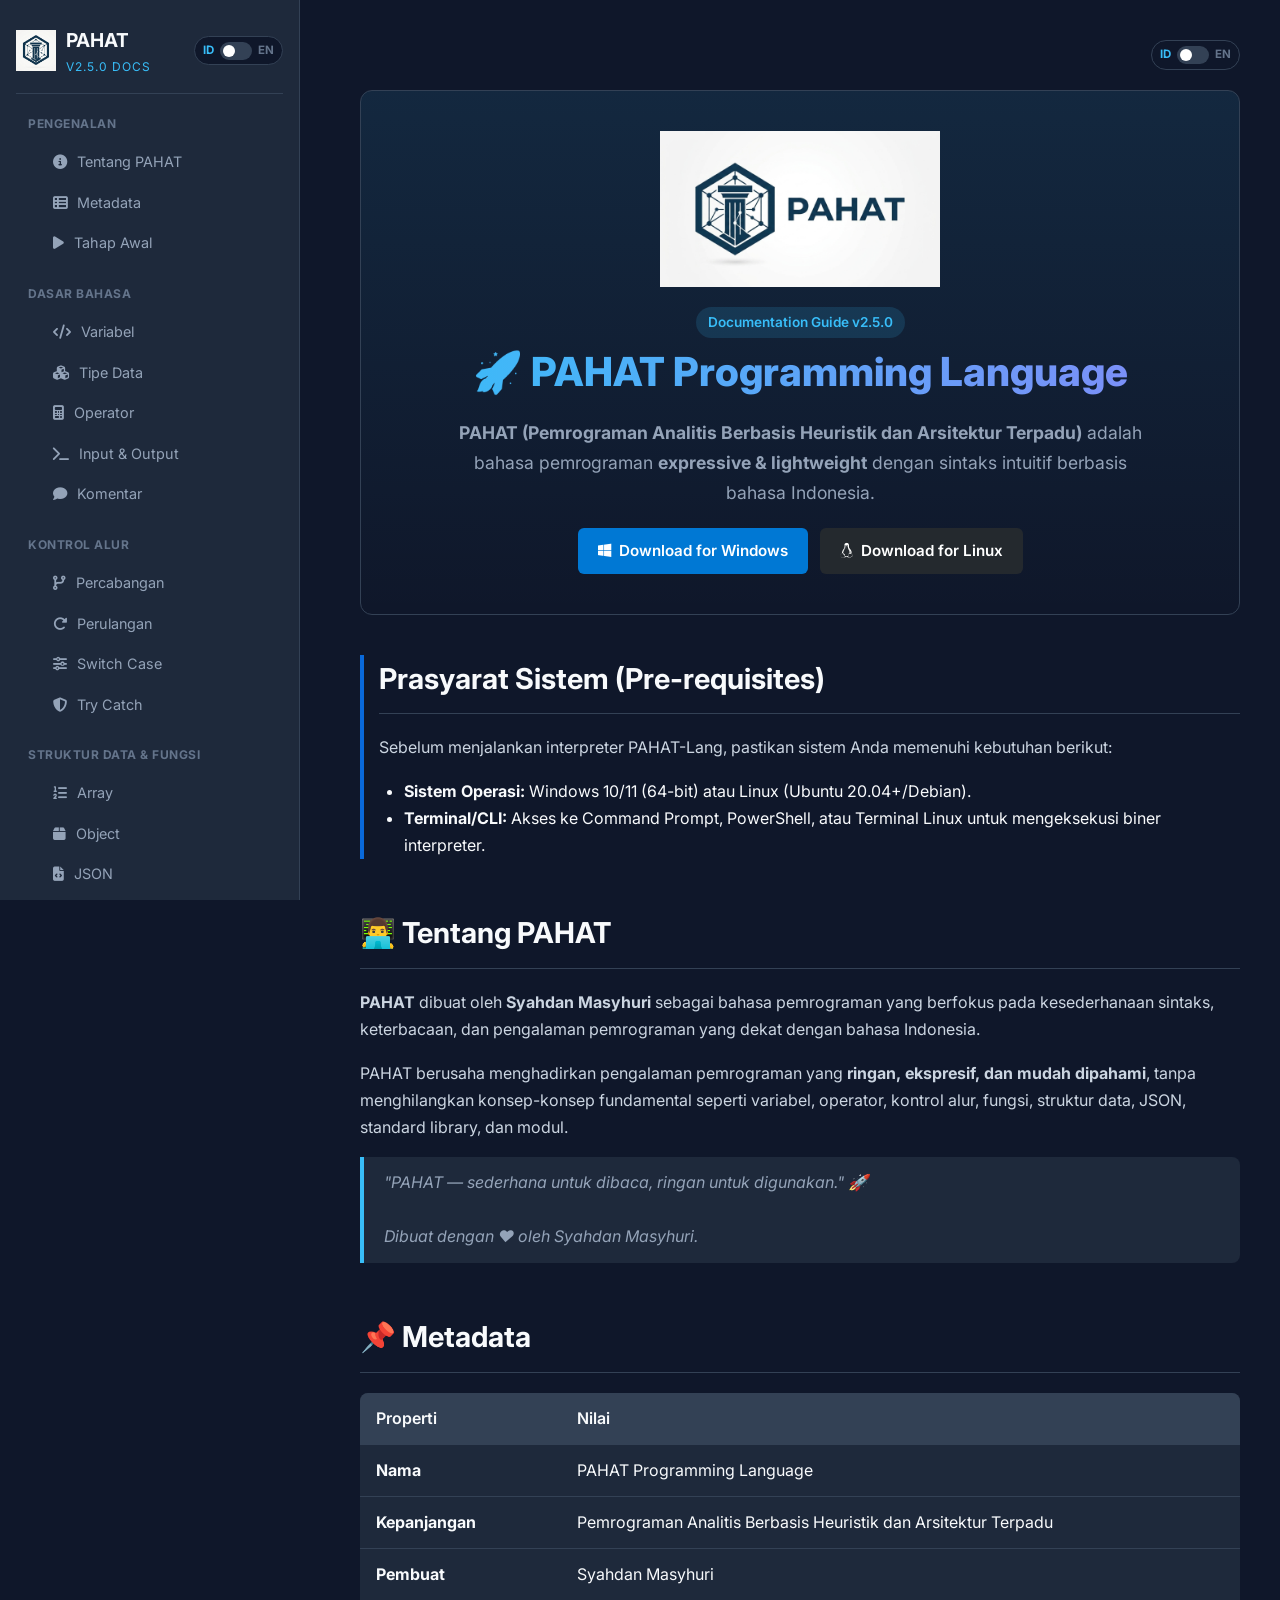
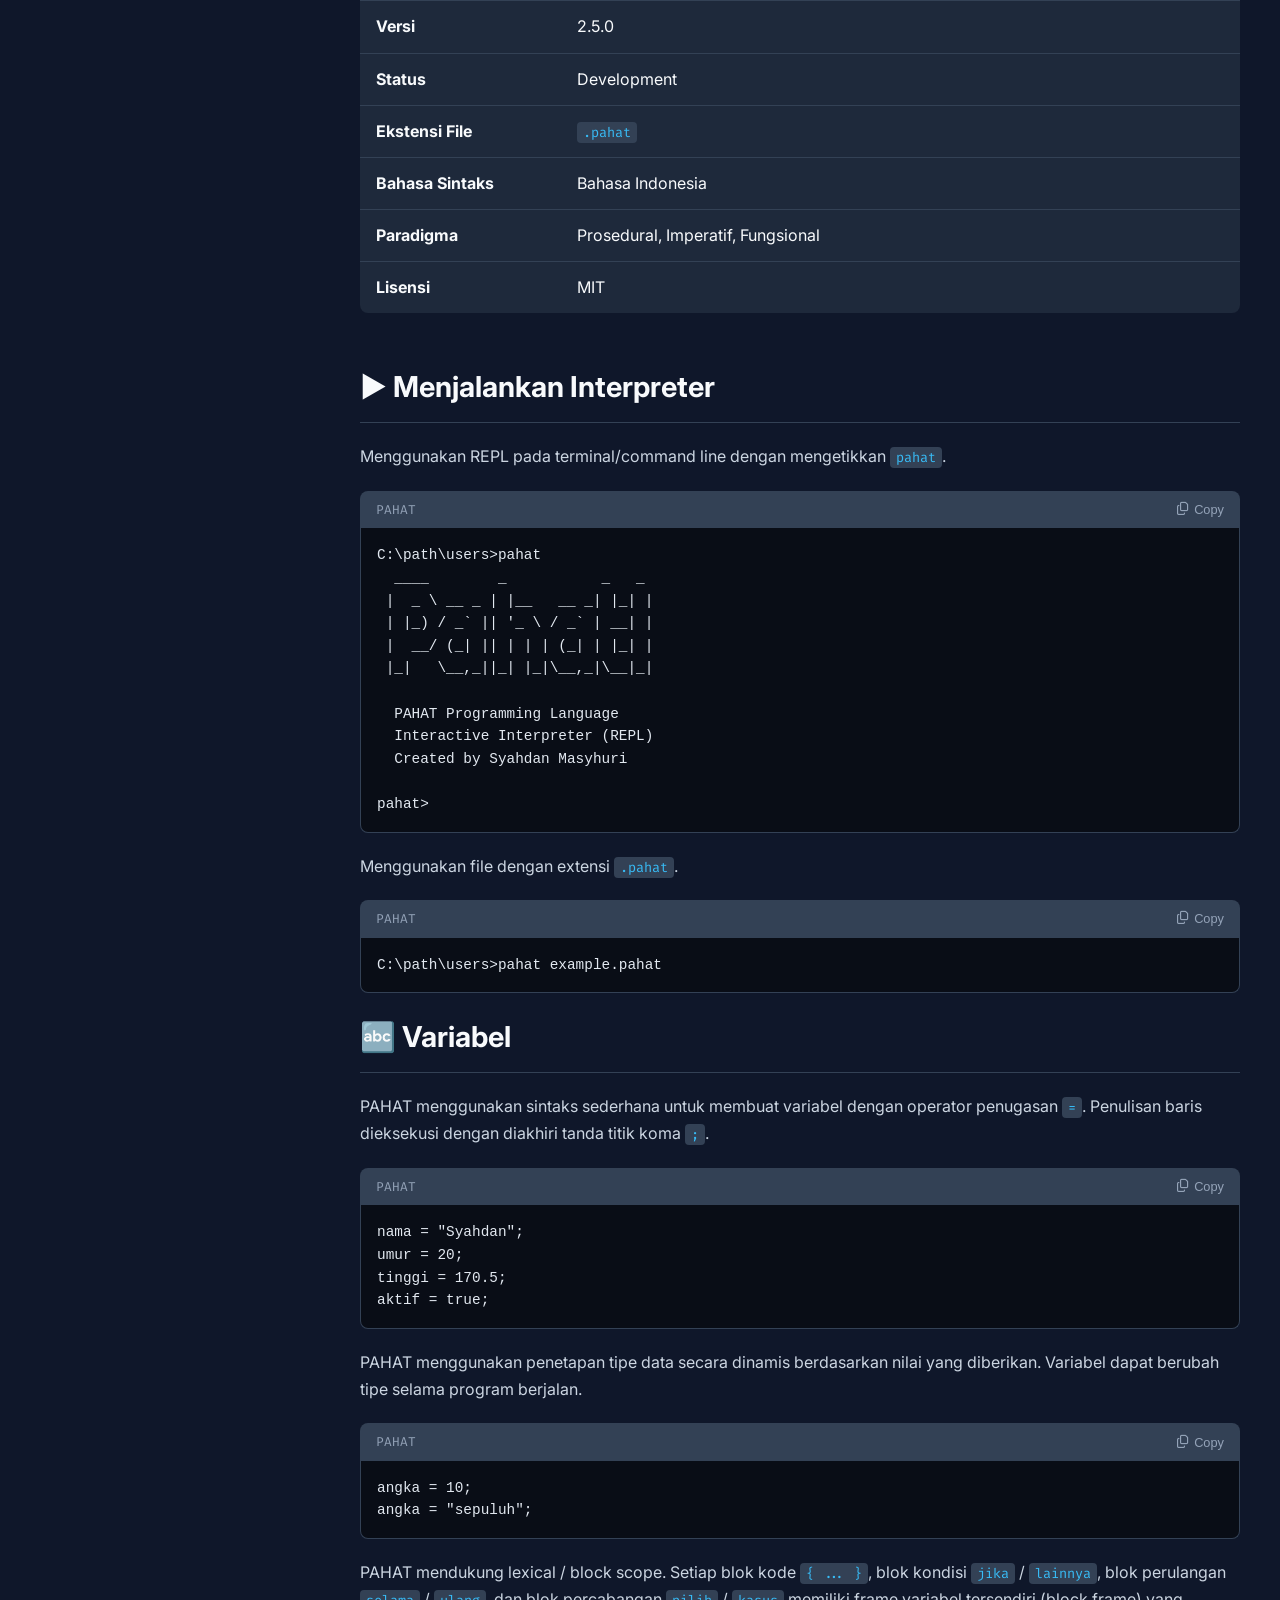
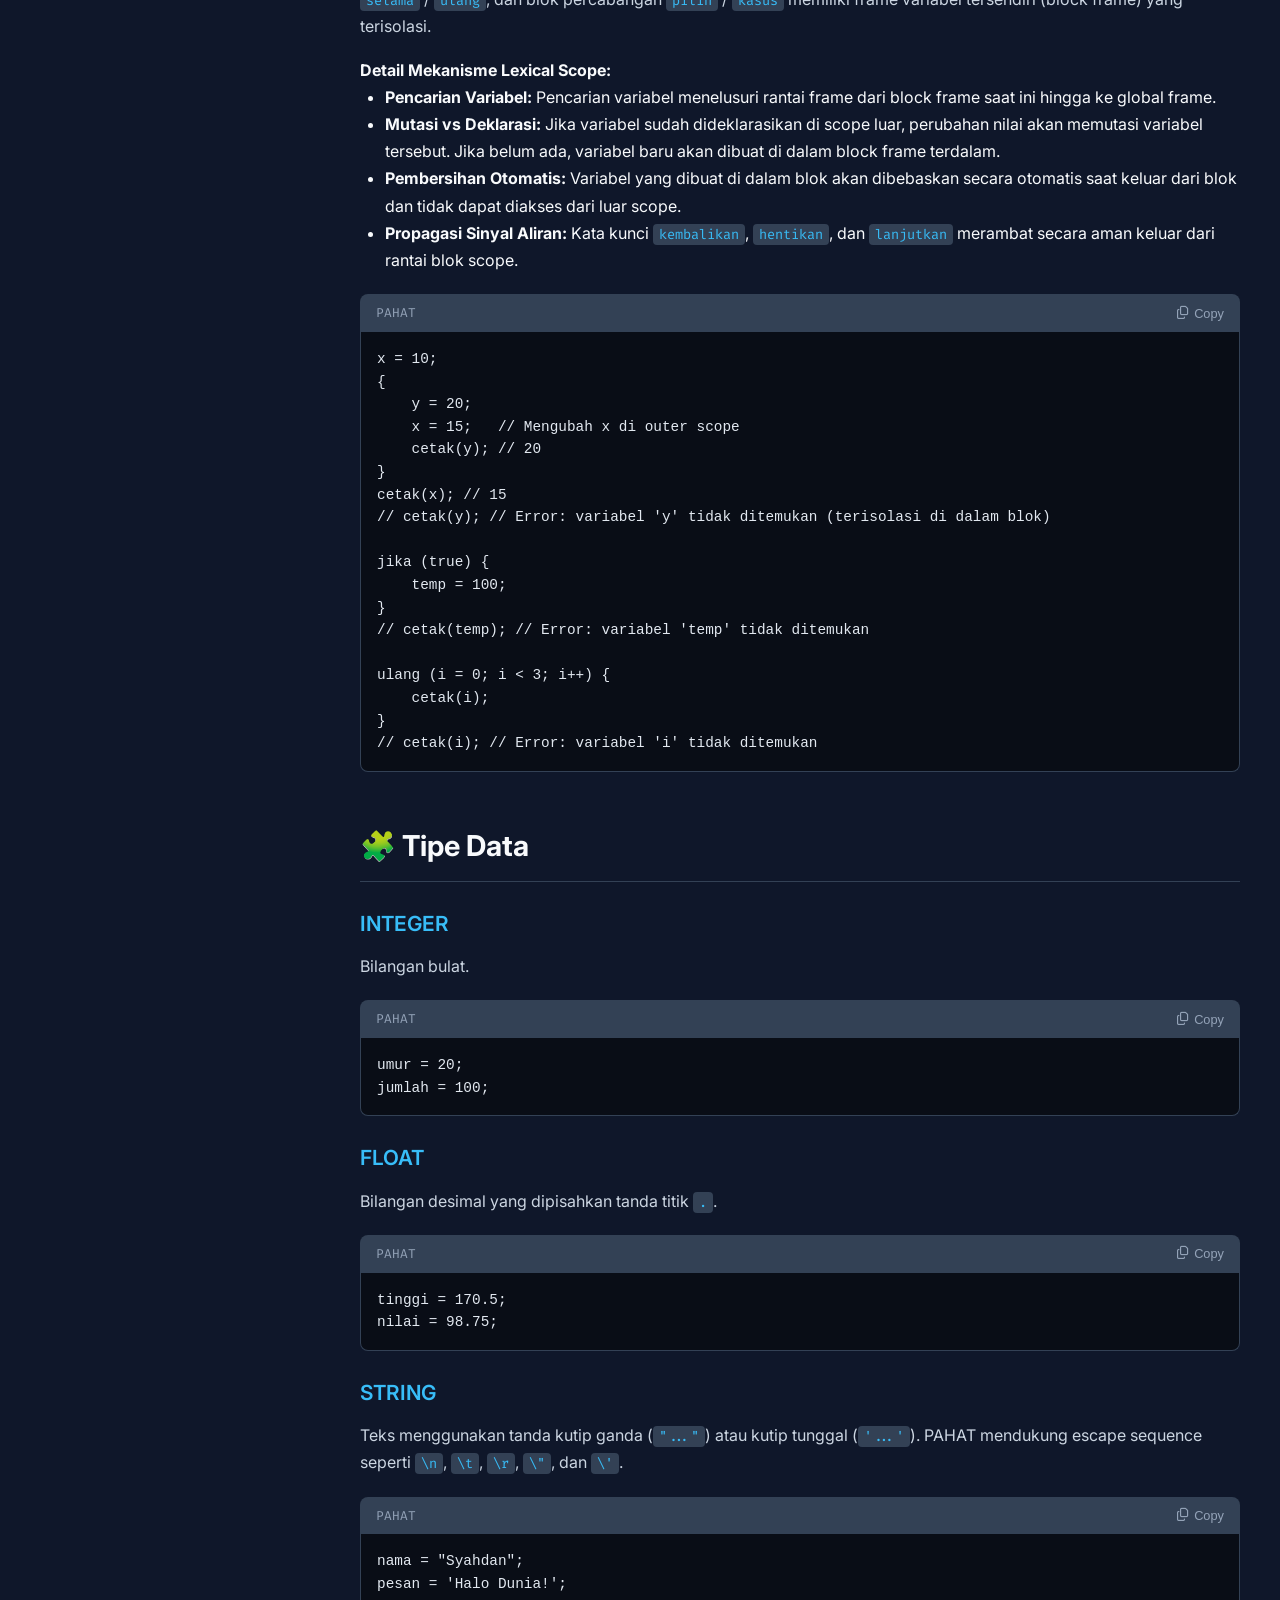
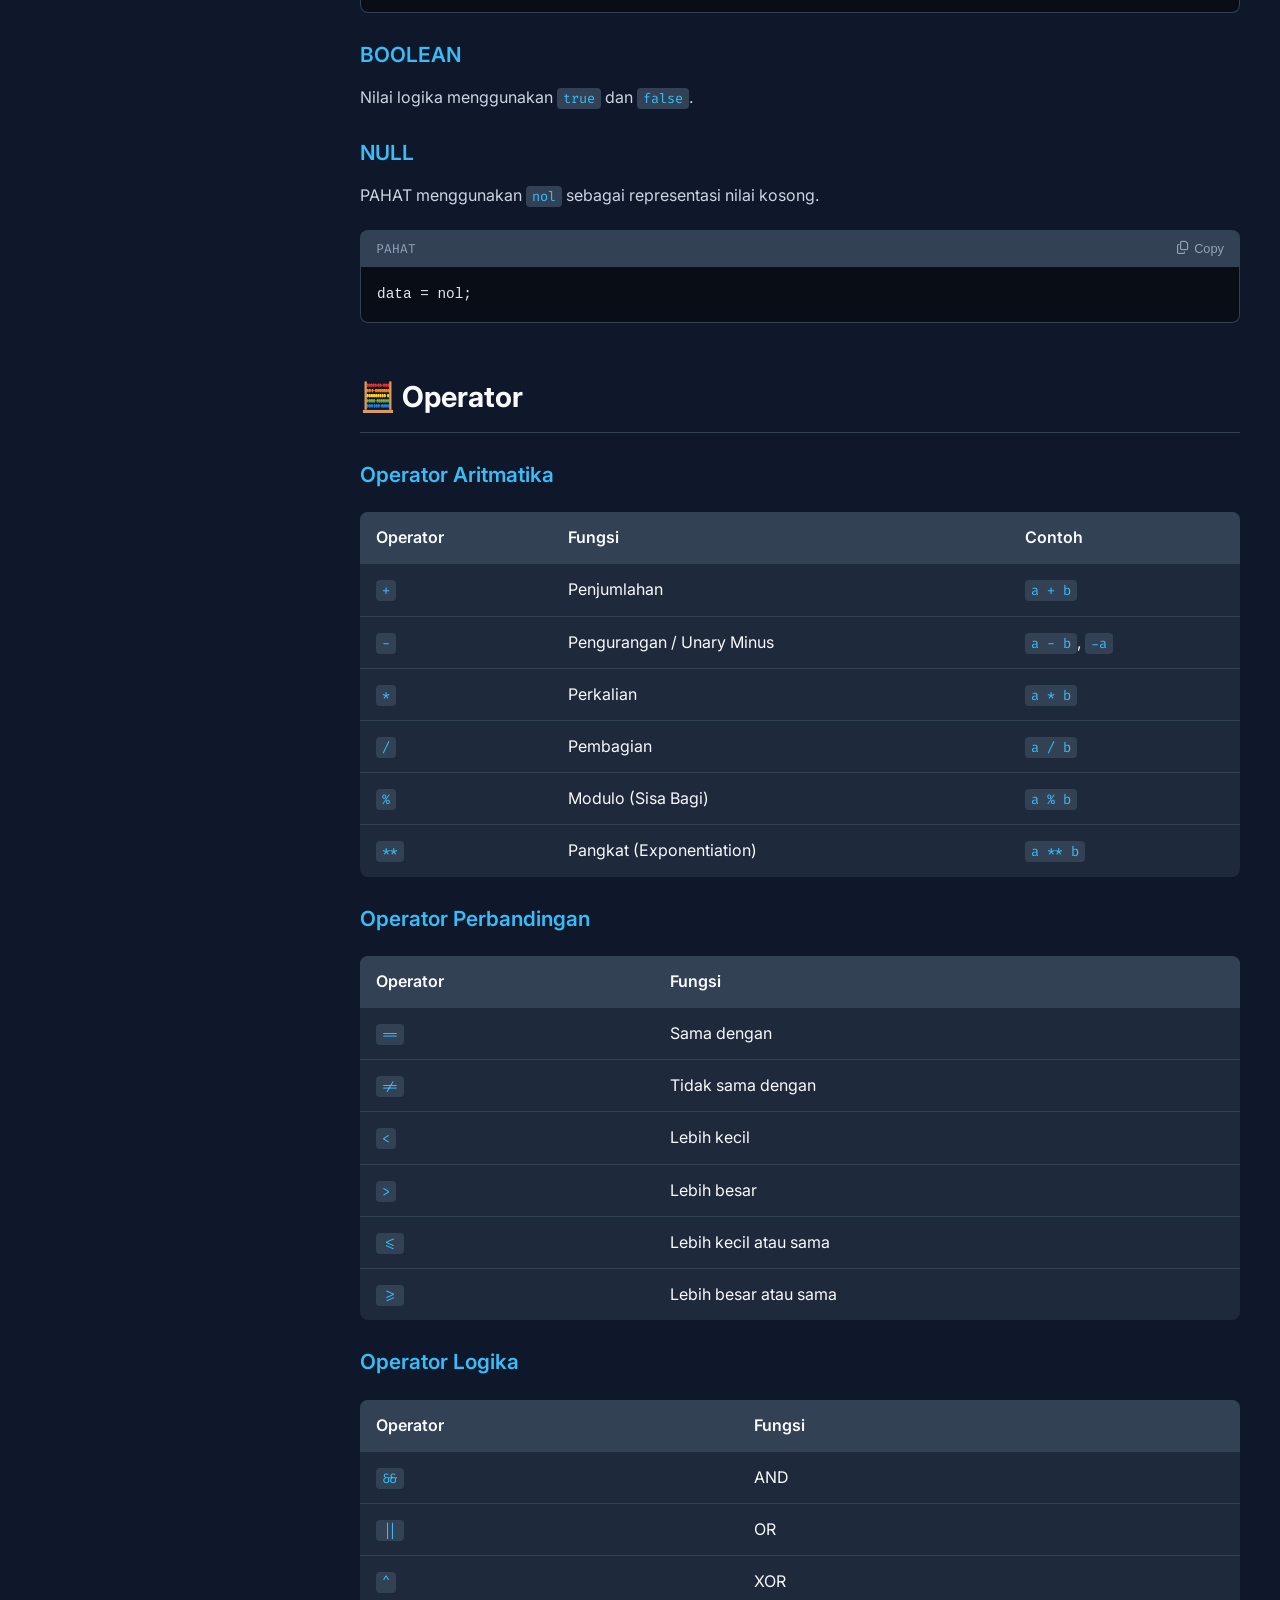
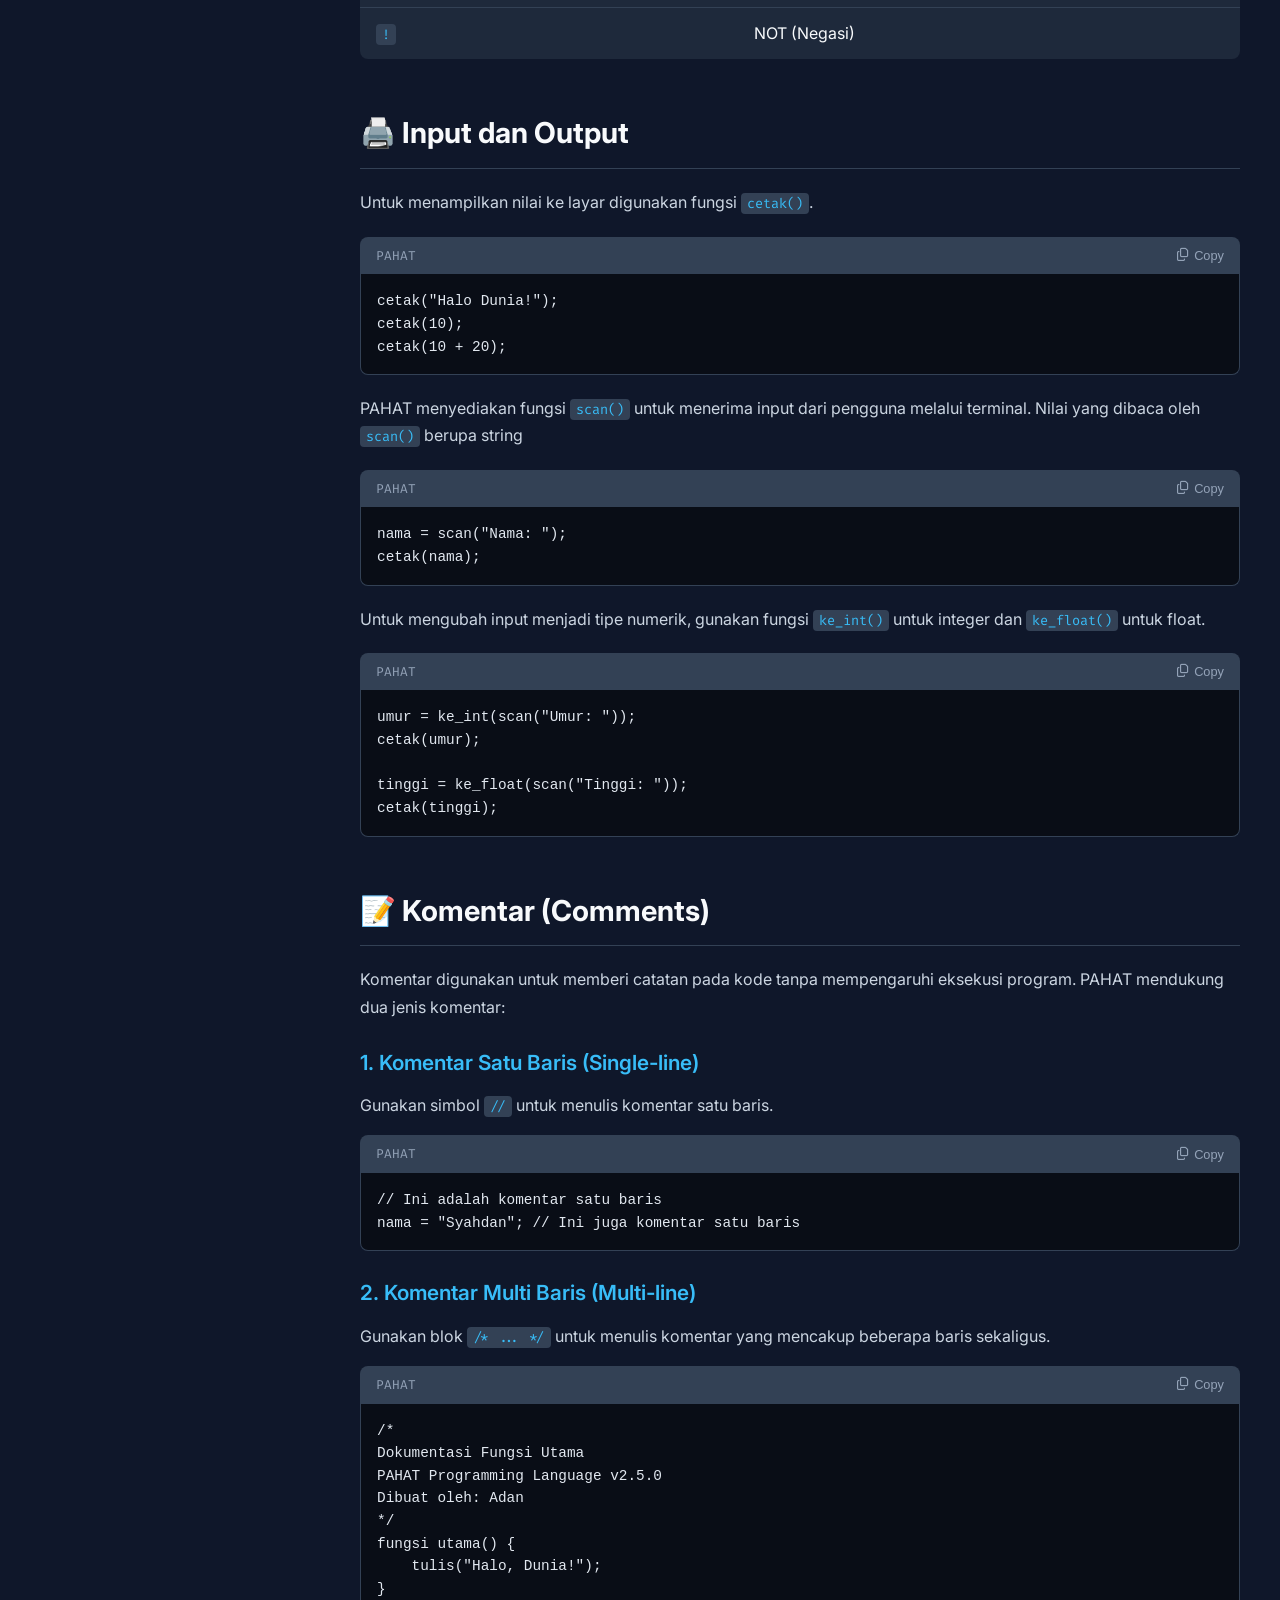
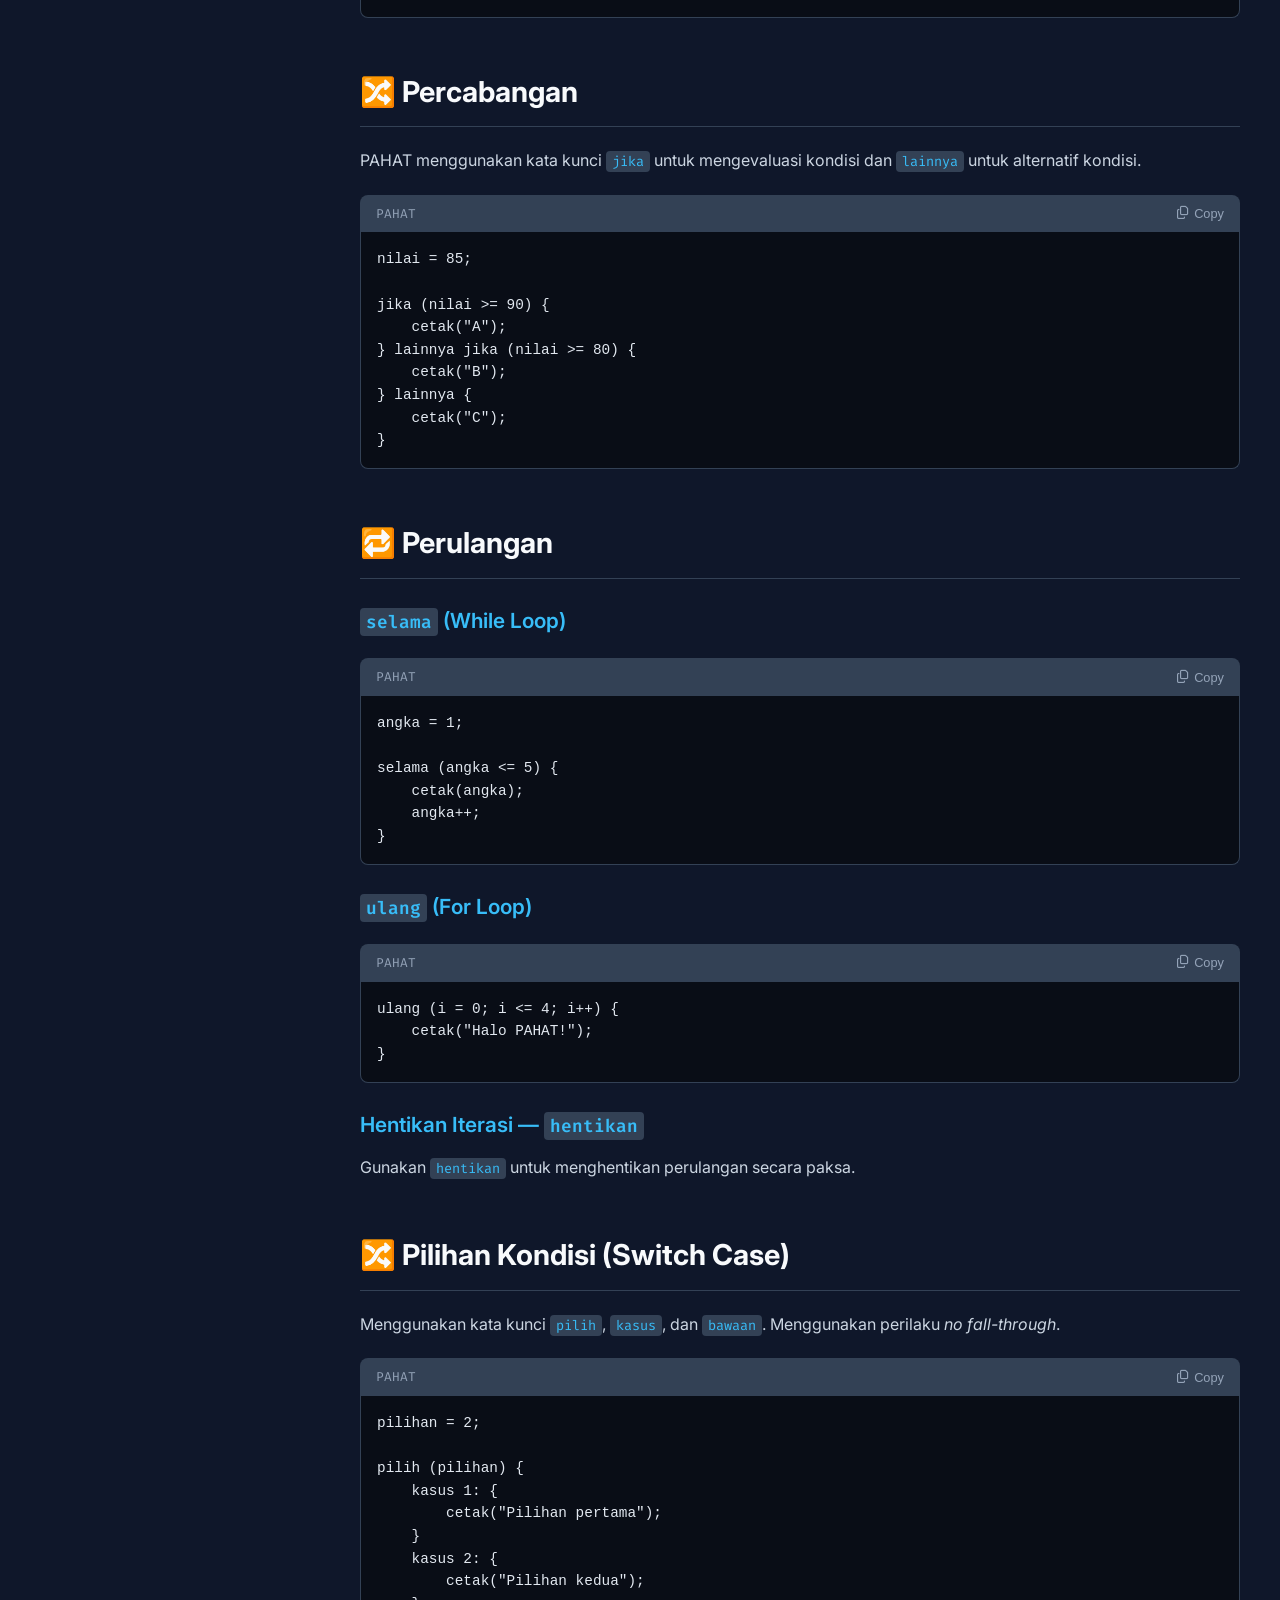
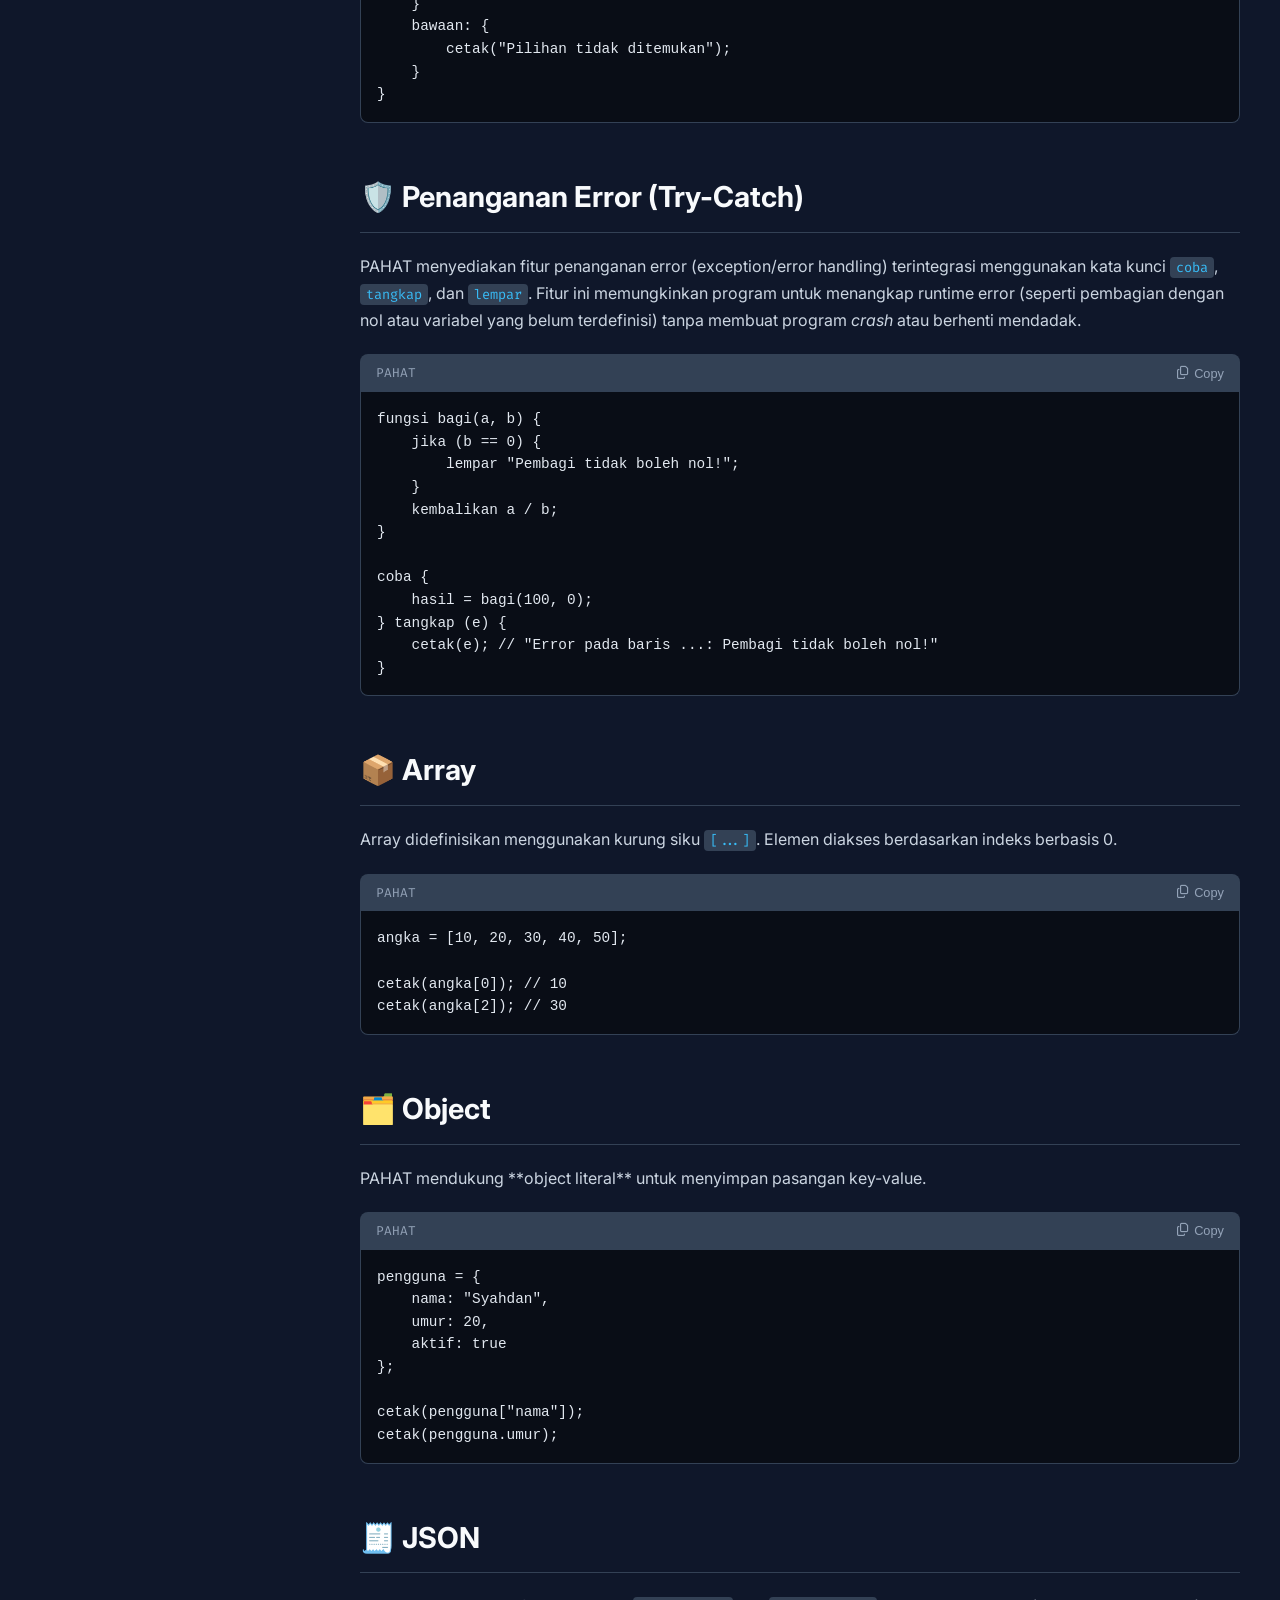
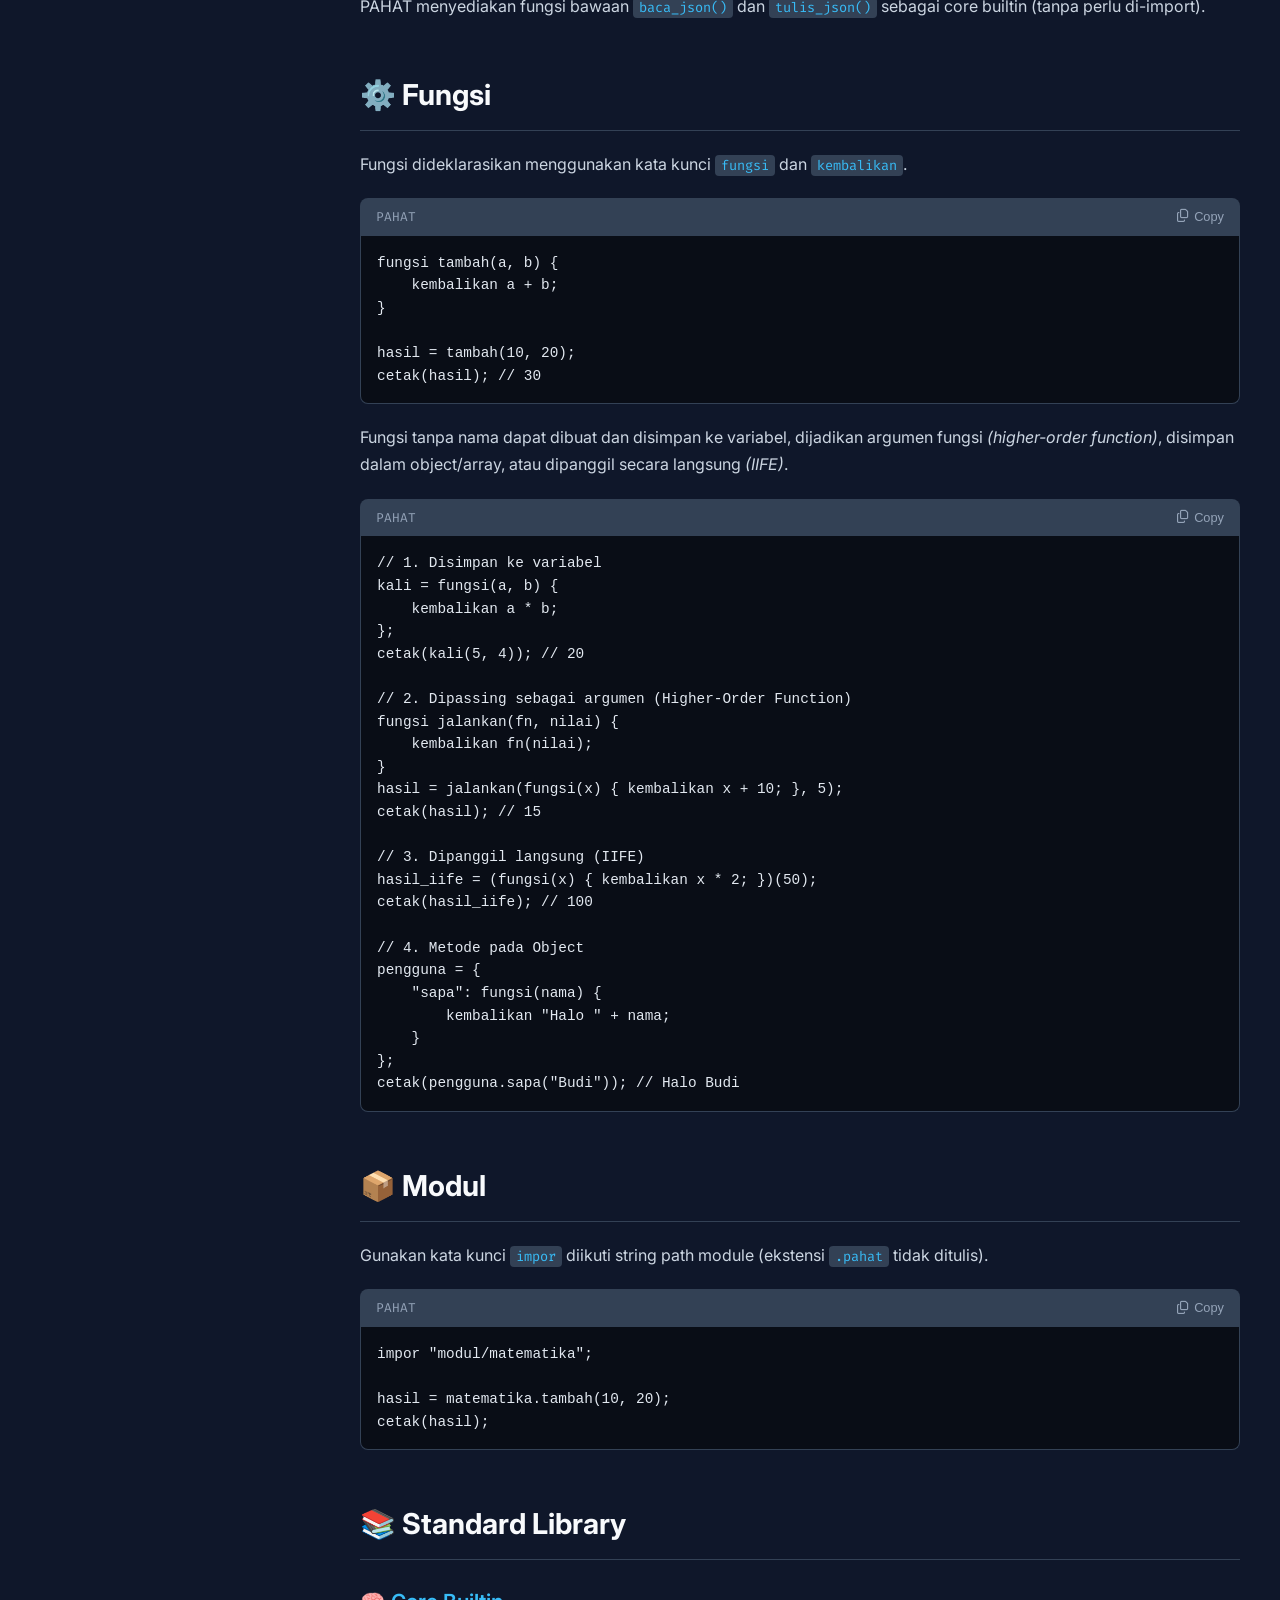
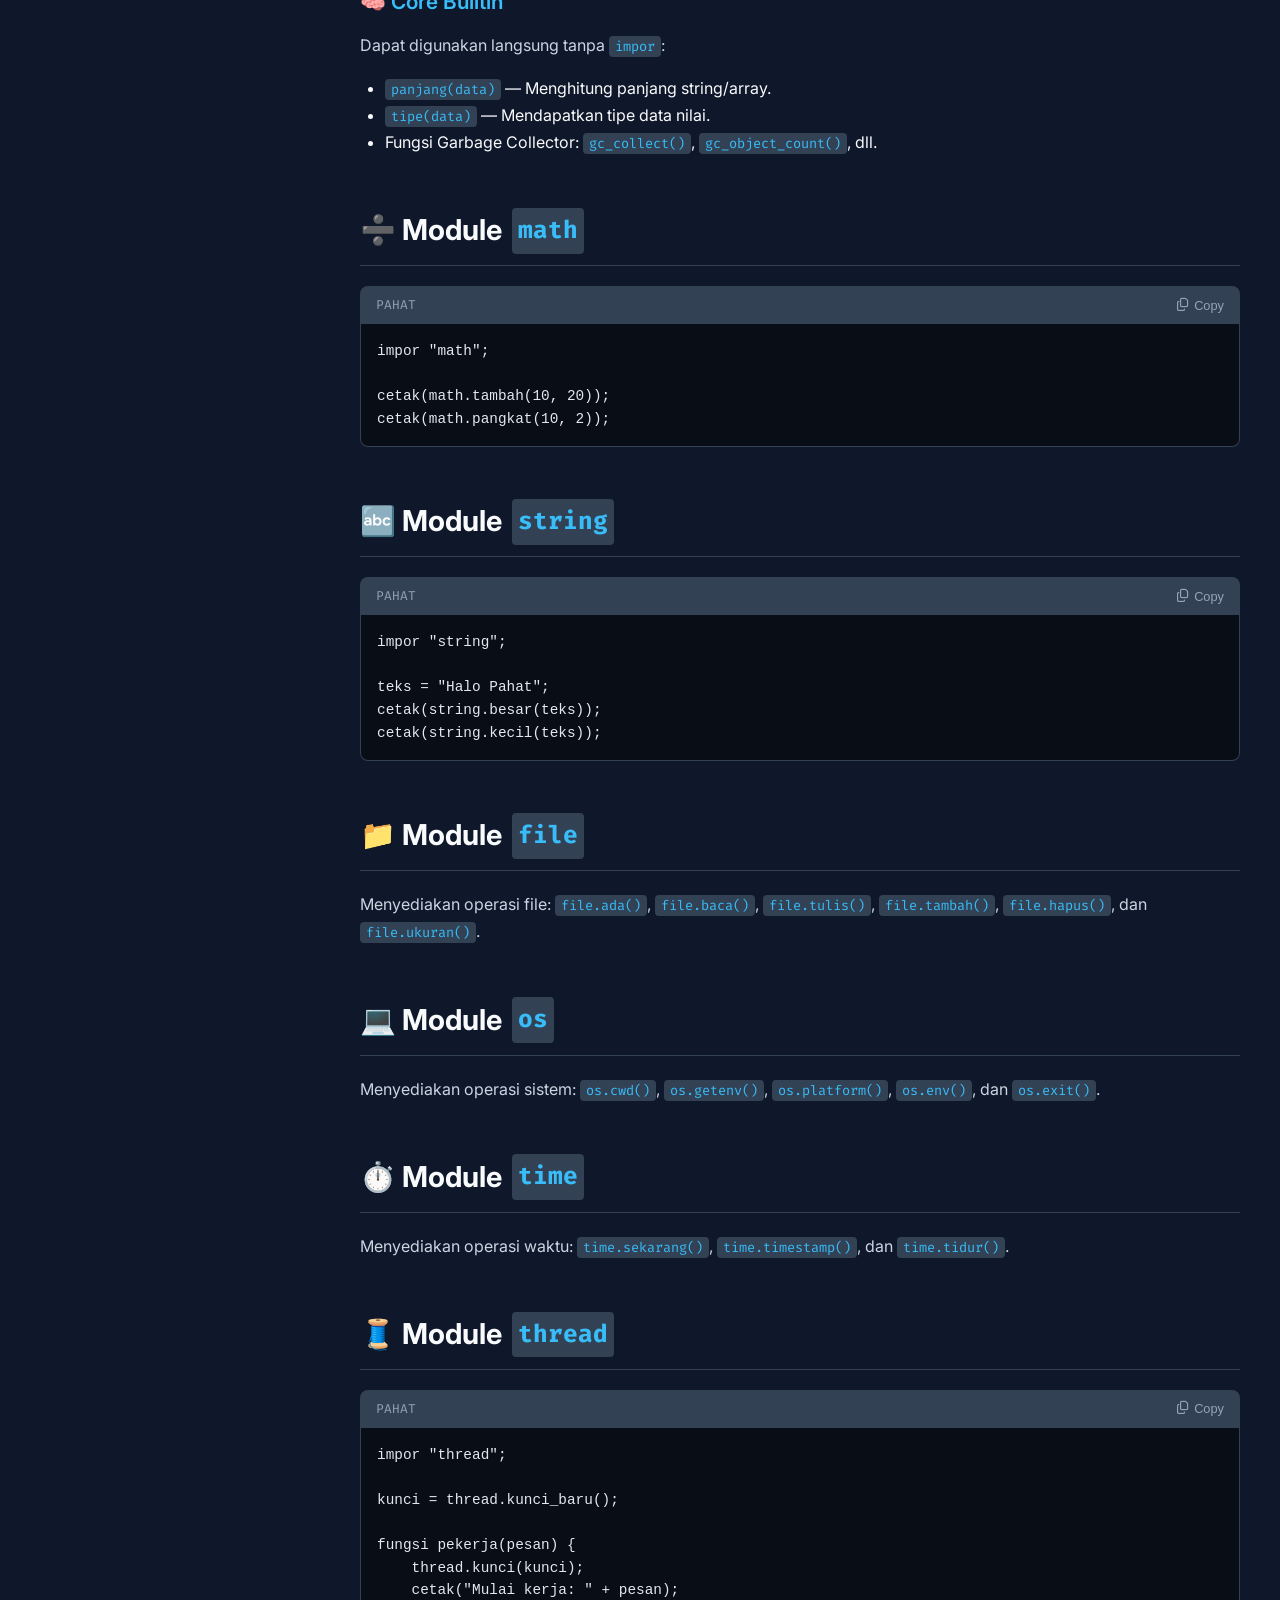
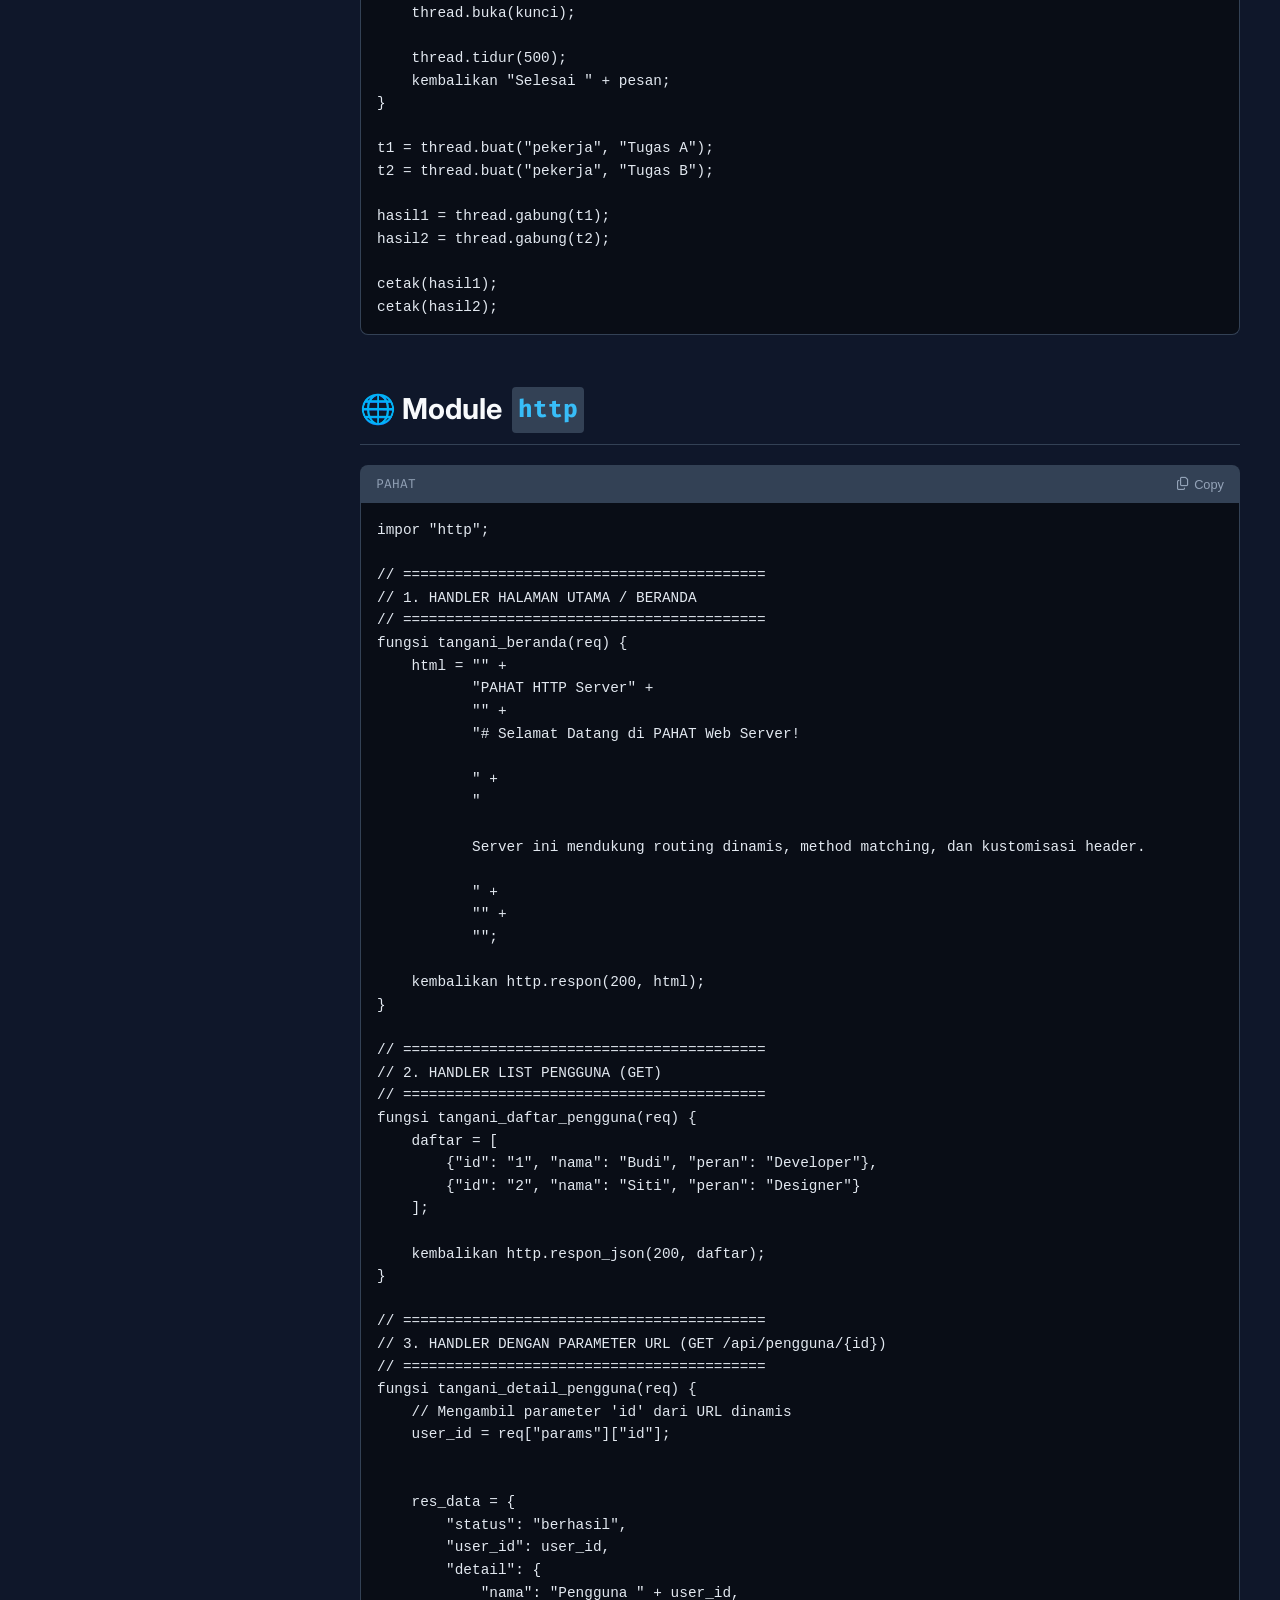
==== commit 60124f6e: "add mysql docs module and update version 2.5.0" ====
--- a/docs/index.html
+++ b/docs/index.html
@@ -6,7 +6,7 @@
     <link rel="icon" type="image/x-icon" href="./assets/img/favicon.ico">
     <title>PAHAT Programming Language - Documentation Guide</title>
     <meta name="title" content="PAHAT-Lang - Bahasa Pemrograman Berbasis Bahasa Indonesia">
-    <meta name="description" content="PAHAT (Pemrograman Analitis Berbasis Heuristik dan Arsitektur Terpadu) adalah bahasa pemrograman expressive & lightweight berbasis bahasa Indonesia. Unduh interpreter v2.4.2.">
+    <meta name="description" content="PAHAT (Pemrograman Analitis Berbasis Heuristik dan Arsitektur Terpadu) adalah bahasa pemrograman expressive & lightweight berbasis bahasa Indonesia. Unduh interpreter v2.5.0.">
     <meta name="keywords" content="PAHAT, PAHAT-Lang, bahasa pemrograman indonesia, interpreter PAHAT, koding bahasa indonesia, programming language local">
     <meta name="robots" content="index, follow">
 
@@ -14,7 +14,7 @@
     <meta property="og:type" content="website">
     <meta property="og:url" content="https://adan1996.github.io/PAHAT-Lang/">
     <meta property="og:title" content="PAHAT-Lang - Bahasa Pemrograman Berbasis Bahasa Indonesia">
-    <meta property="og:description" content="Interpreter bahasa pemrograman PAHAT v2.4.2. Unduh untuk Windows & Linux.">
+    <meta property="og:description" content="Interpreter bahasa pemrograman PAHAT v2.5.0. Unduh untuk Windows & Linux.">
     <meta property="og:image" content="https://adan1996.github.io/PAHAT-Lang/assets/img/pahat.jpg">
     <!-- Font Inter & Fira Code untuk tampilan modern & developer-friendly -->
     <link rel="preconnect" href="https://fonts.googleapis.com">
@@ -38,7 +38,7 @@
                 </div>
                 <div>
                     <div class="brand-title">PAHAT</div>
-                    <div class="brand-subtitle">v2.4.2 Docs</div>
+                    <div class="brand-subtitle">v2.5.0 Docs</div>
                 </div>
             </div>
             <div class="lang-switch-wrapper">
@@ -105,6 +105,13 @@
                 <li><a href="#std-http"><i class="fa-solid fa-globe"></i> HTTP</a></li>
             </ul>
         </div>
+        
+        <div class="nav-group">
+            <div class="nav-title">Database</div>
+            <ul class="nav-links">
+                <li><a href="/docs/database/mysql.html" target="_blank"><i class="fa-solid fa-database"></i> MySQL</a></li>
+            </ul>
+        </div>
 
         <!-- Group Extension dengan Expand/Collapse -->
         <div class="nav-group">
@@ -115,7 +122,7 @@
                 </summary>
                 <ul class="nav-links accordion-content">
                     <li>
-                        <a href="https://github.com/Adan1996/PAHAT-Lang/releases/download/v2.4.2/PAHAT-Lang-0.0.1.vsix" target="_blank" rel="noopener">
+                        <a href="https://github.com/Adan1996/PAHAT-Lang/releases/download/v2.5.0/PAHAT-Lang-0.0.1.vsix" target="_blank" rel="noopener">
                             <i class="fa-custom-vscode"></i> Visual Studio Code
                         </a>
                     </li>
@@ -149,16 +156,16 @@
         <div class="hero">
             <img src="./assets/img/header.jpg" alt="PAHAT Logo" class="hero-logo">
 
-            <span class="hero-badge">Documentation Guide v2.4.2</span>
+            <span class="hero-badge">Documentation Guide v2.5.0</span>
             <h1>🚀 PAHAT Programming Language</h1>
             <p><strong>PAHAT (Pemrograman Analitis Berbasis Heuristik dan Arsitektur Terpadu)</strong> adalah bahasa pemrograman <strong>expressive & lightweight</strong> dengan sintaks intuitif berbasis bahasa Indonesia.</p>
             
             <!-- Container Tombol Download -->
             <div class="download-container">
-                <a href="https://github.com/Adan1996/PAHAT-Lang/releases/download/v2.4.2/pahat-windows-x86_64.zip" class="btn-download btn-windows" target="_blank" rel="noopener">
+                <a href="https://github.com/Adan1996/PAHAT-Lang/releases/download/v2.5.0/pahat-windows-x86_64.zip" class="btn-download btn-windows" target="_blank" rel="noopener">
                     <i class="fa-brands fa-windows"></i> Download for Windows
                 </a>
-                <a href="https://github.com/Adan1996/PAHAT-Lang/releases/download/v2.4.2/pahat-linux-x86_64.tar.gz" class="btn-download btn-linux" target="_blank" rel="noopener">
+                <a href="https://github.com/Adan1996/PAHAT-Lang/releases/download/v2.5.0/pahat-linux-x86_64.tar.gz" class="btn-download btn-linux" target="_blank" rel="noopener">
                     <i class="fa-brands fa-linux"></i> Download for Linux
                 </a>
             </div>
@@ -194,7 +201,7 @@
                     <tr><td><strong>Nama</strong></td><td>PAHAT Programming Language</td></tr>
                     <tr><td><strong>Kepanjangan</strong></td><td>Pemrograman Analitis Berbasis Heuristik dan Arsitektur Terpadu</td></tr>
                     <tr><td><strong>Pembuat</strong></td><td>Syahdan Masyhuri</td></tr>
-                    <tr><td><strong>Versi</strong></td><td>2.4.2</td></tr>
+                    <tr><td><strong>Versi</strong></td><td>2.5.0</td></tr>
                     <tr><td><strong>Status</strong></td><td>Development</td></tr>
                     <tr><td><strong>Ekstensi File</strong></td><td><code>.pahat</code></td></tr>
                     <tr><td><strong>Bahasa Sintaks</strong></td><td>Bahasa Indonesia</td></tr>
@@ -404,7 +411,7 @@
             <div class="code-header"><span>PAHAT</span><button class="copy-btn"><i class="fa-regular fa-copy"></i> Copy</button></div>
             <pre><code class="language-pahat">/*
 Dokumentasi Fungsi Utama
-PAHAT Programming Language v2.4.2
+PAHAT Programming Language v2.5.0
 Dibuat oleh: Adan
 */
 fungsi utama() {
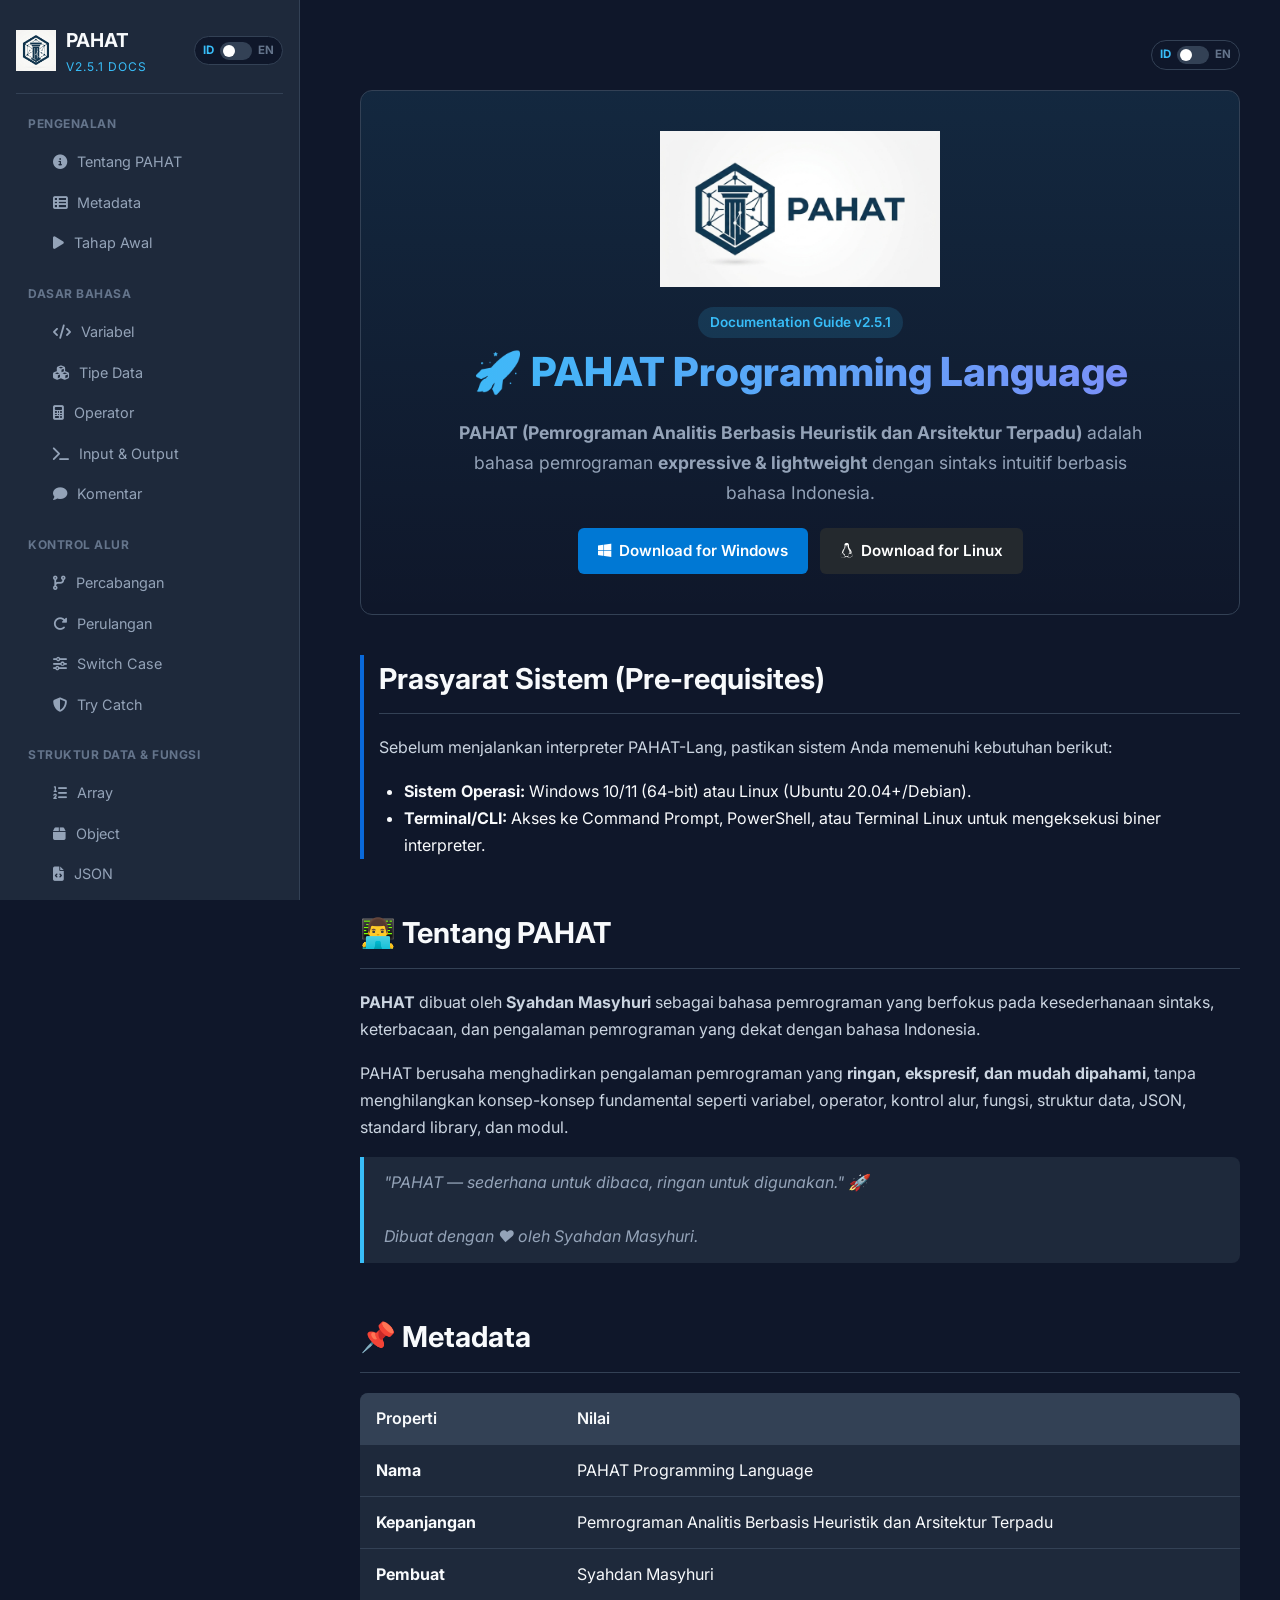
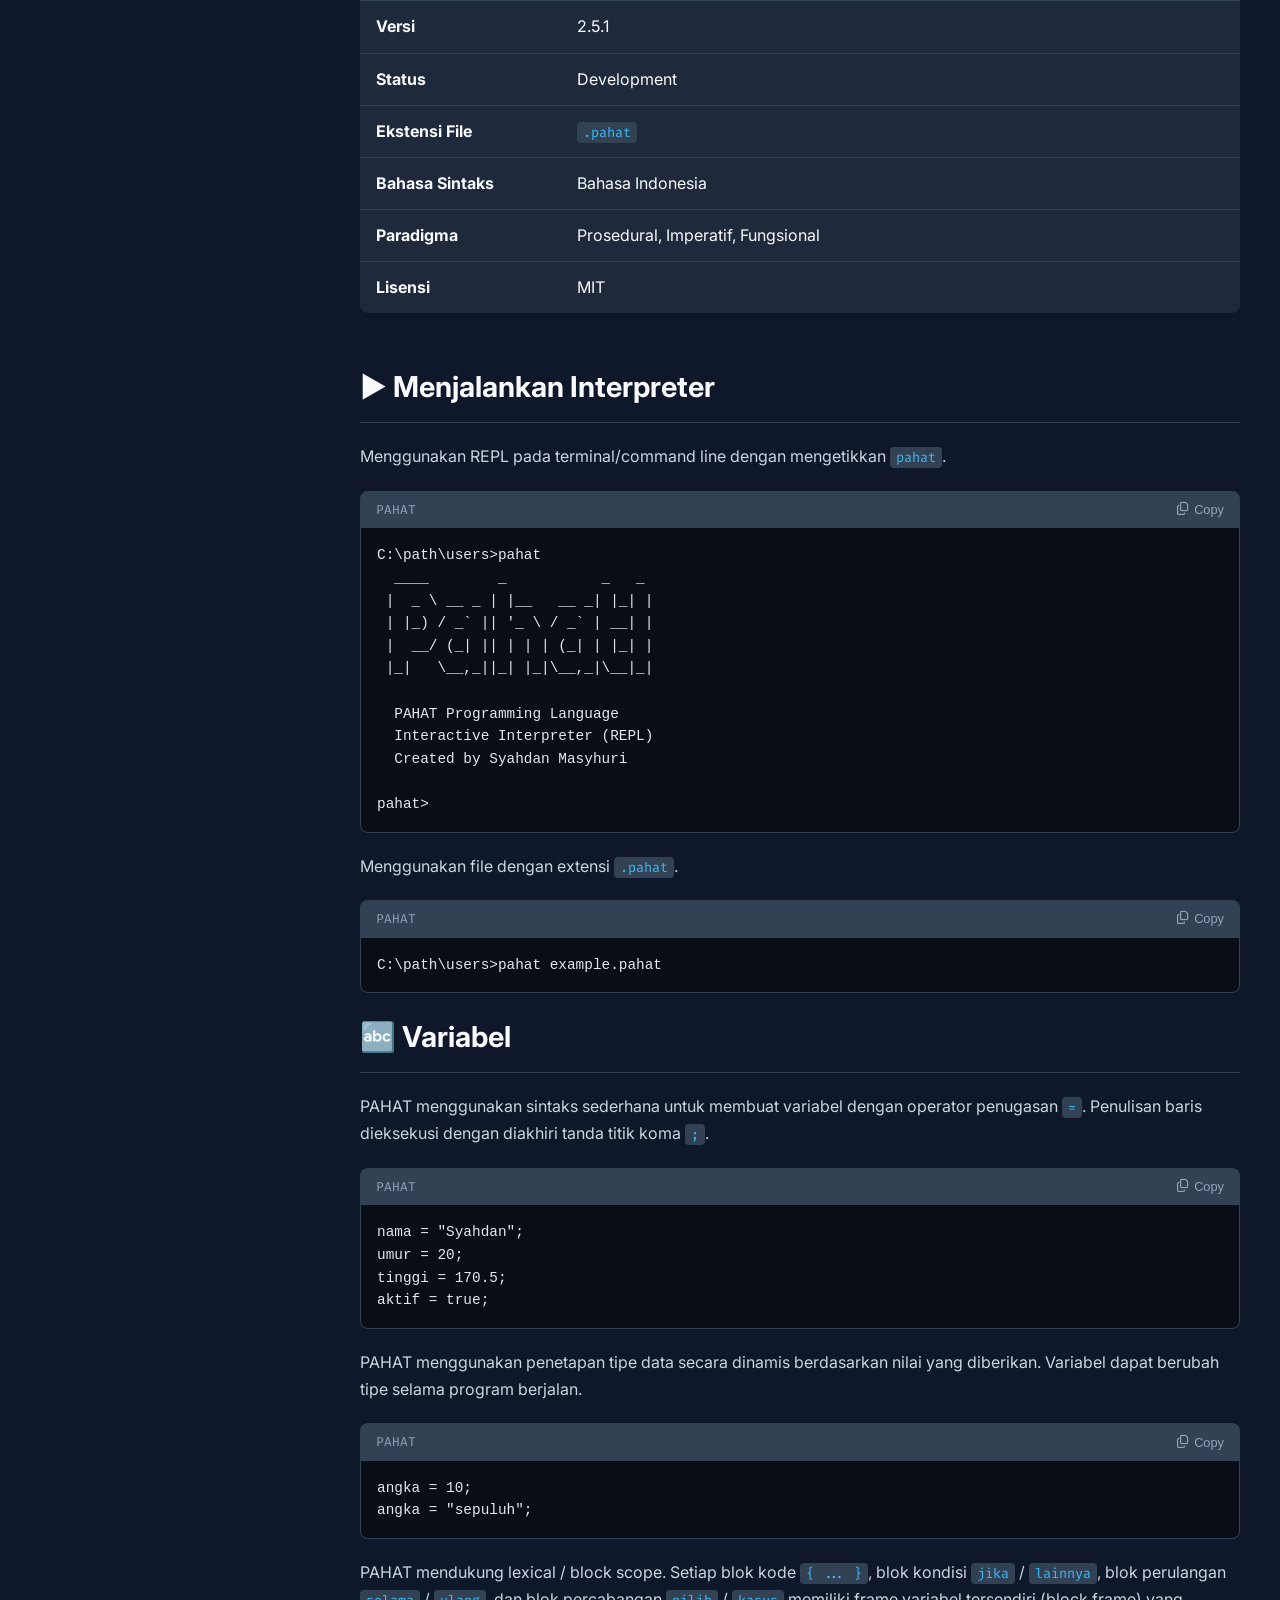
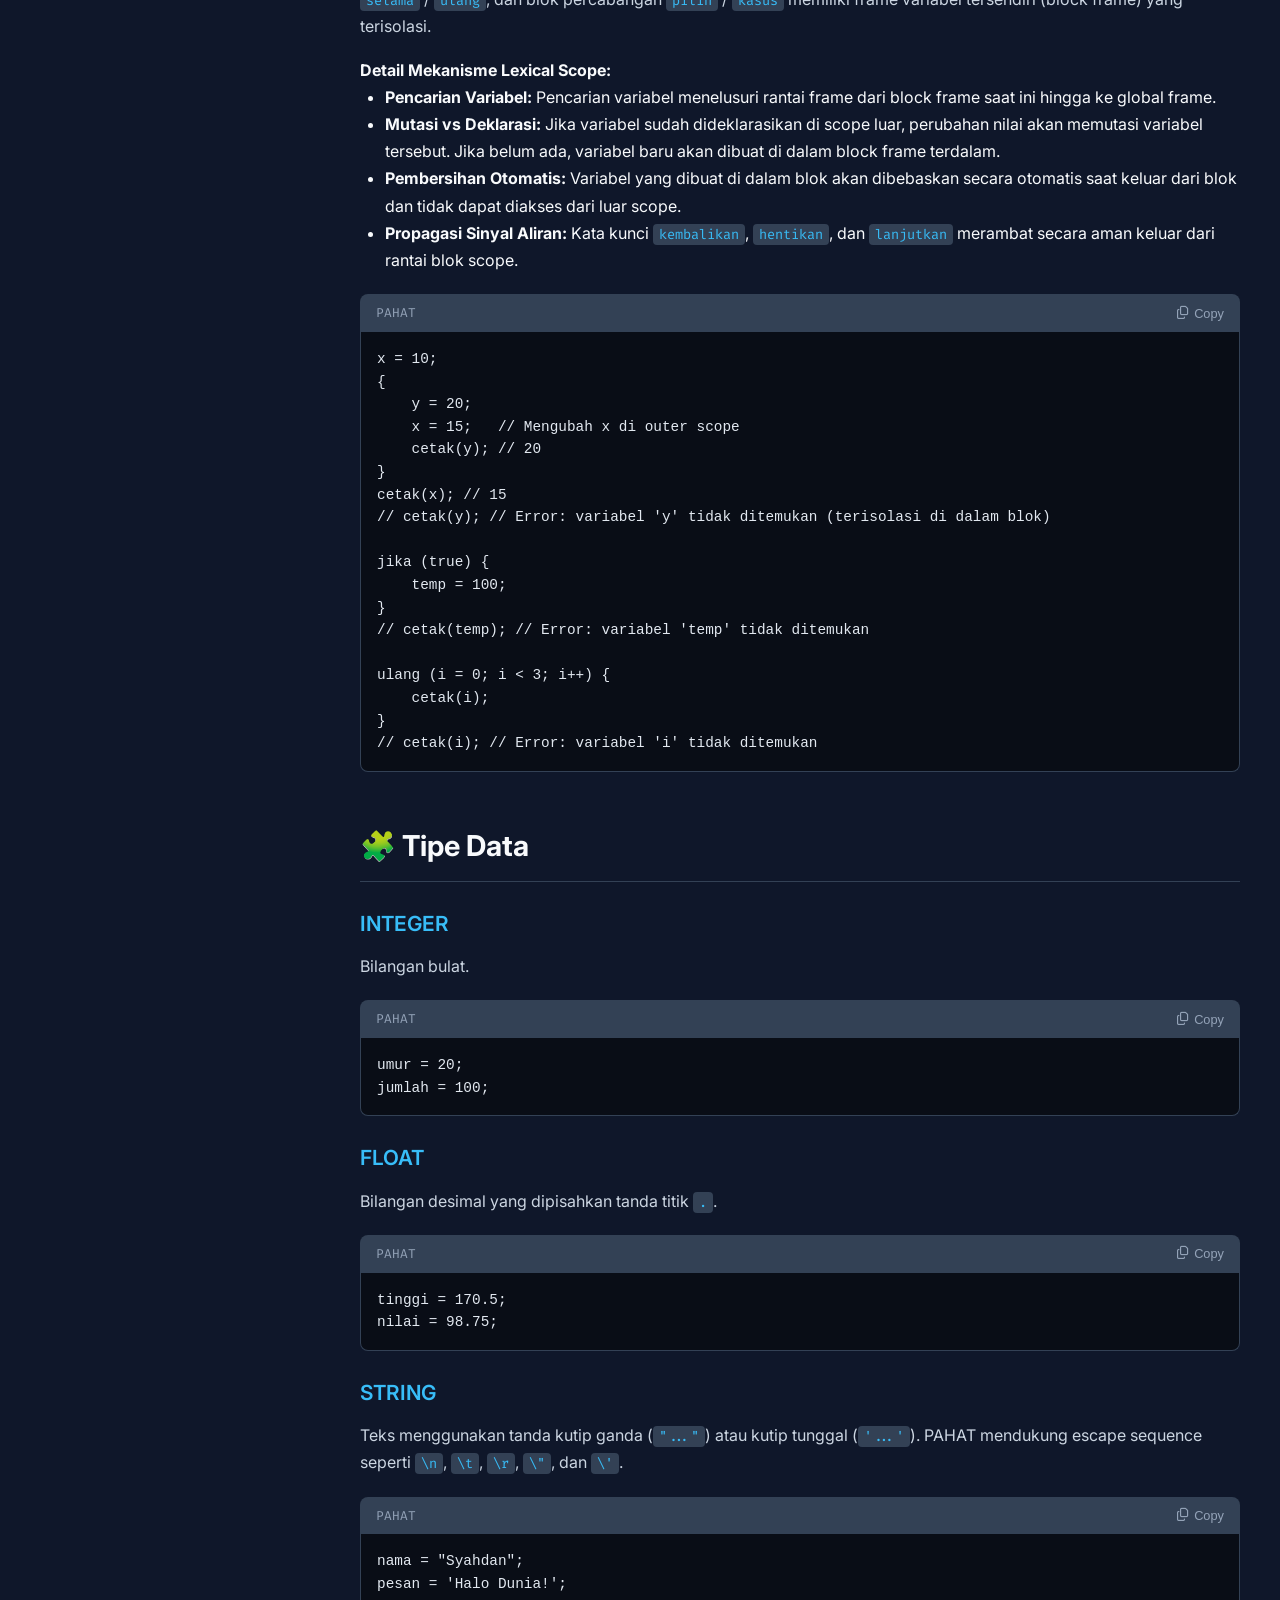
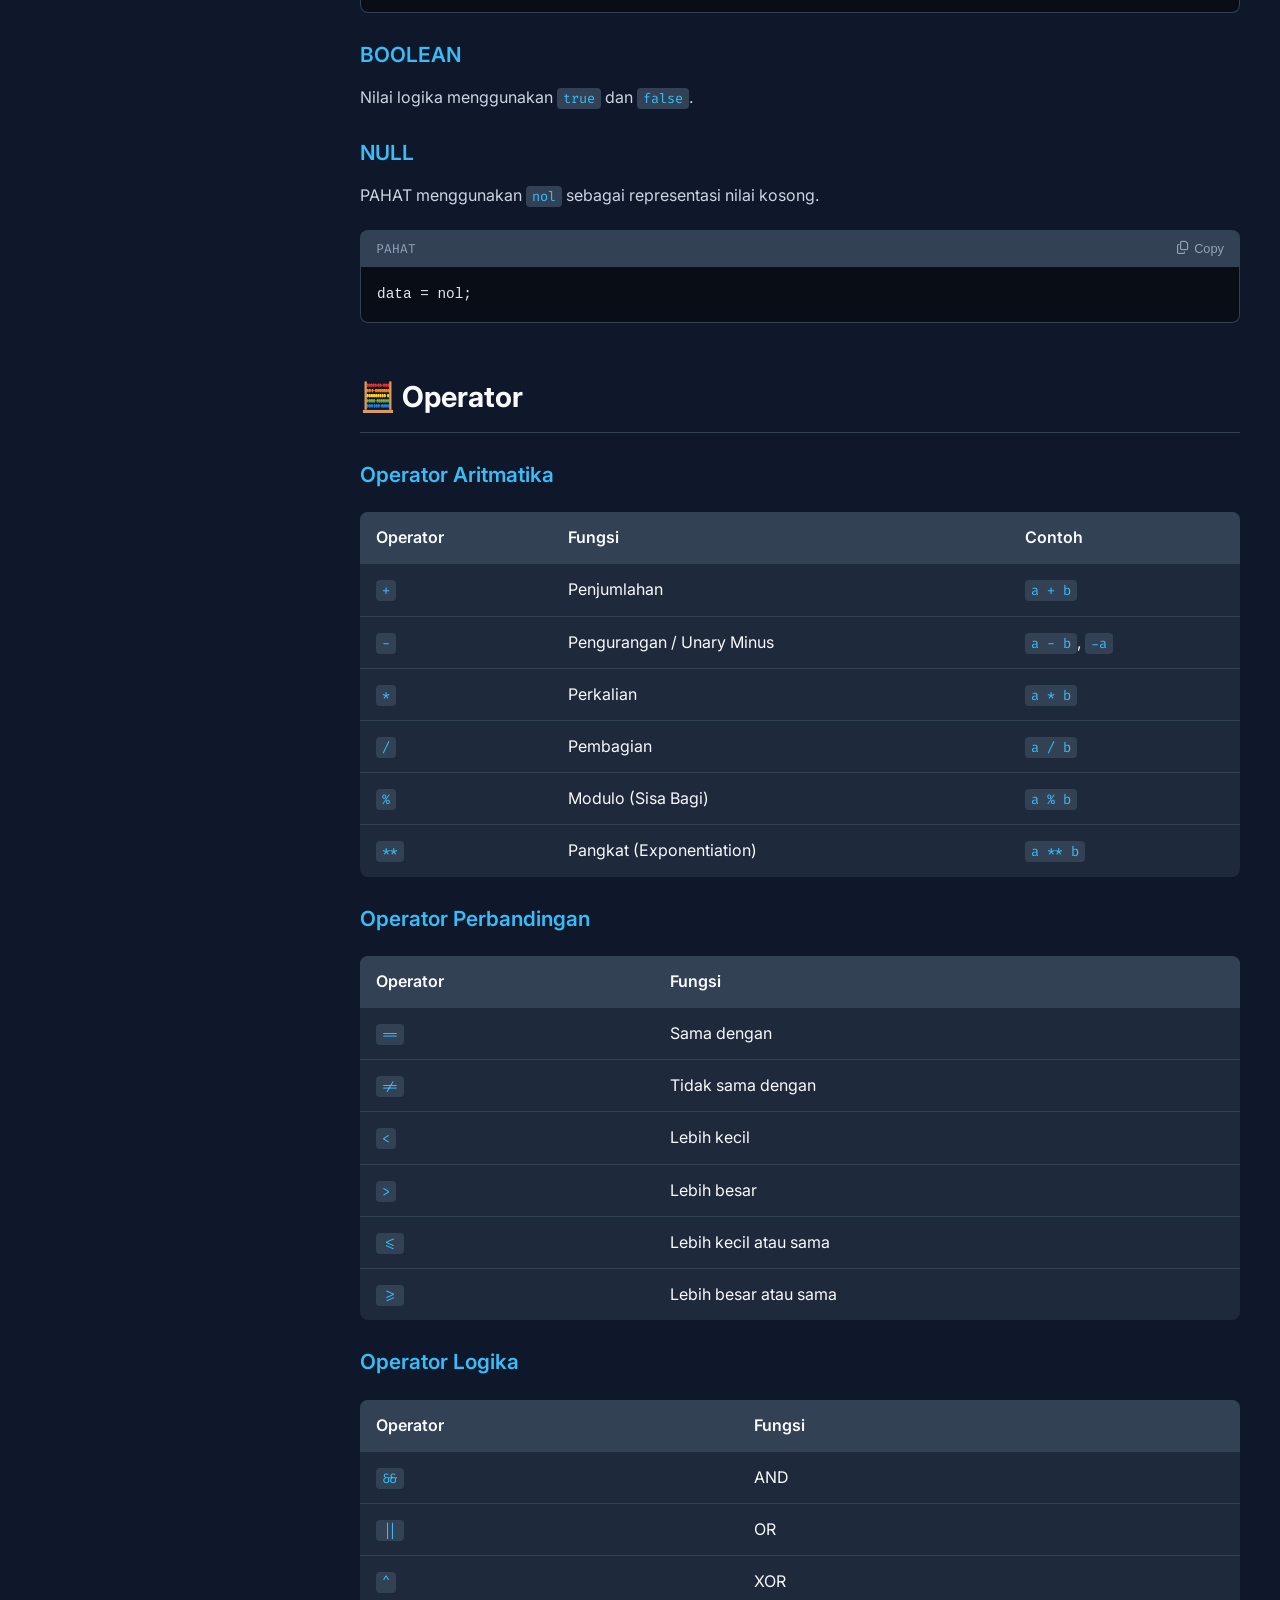
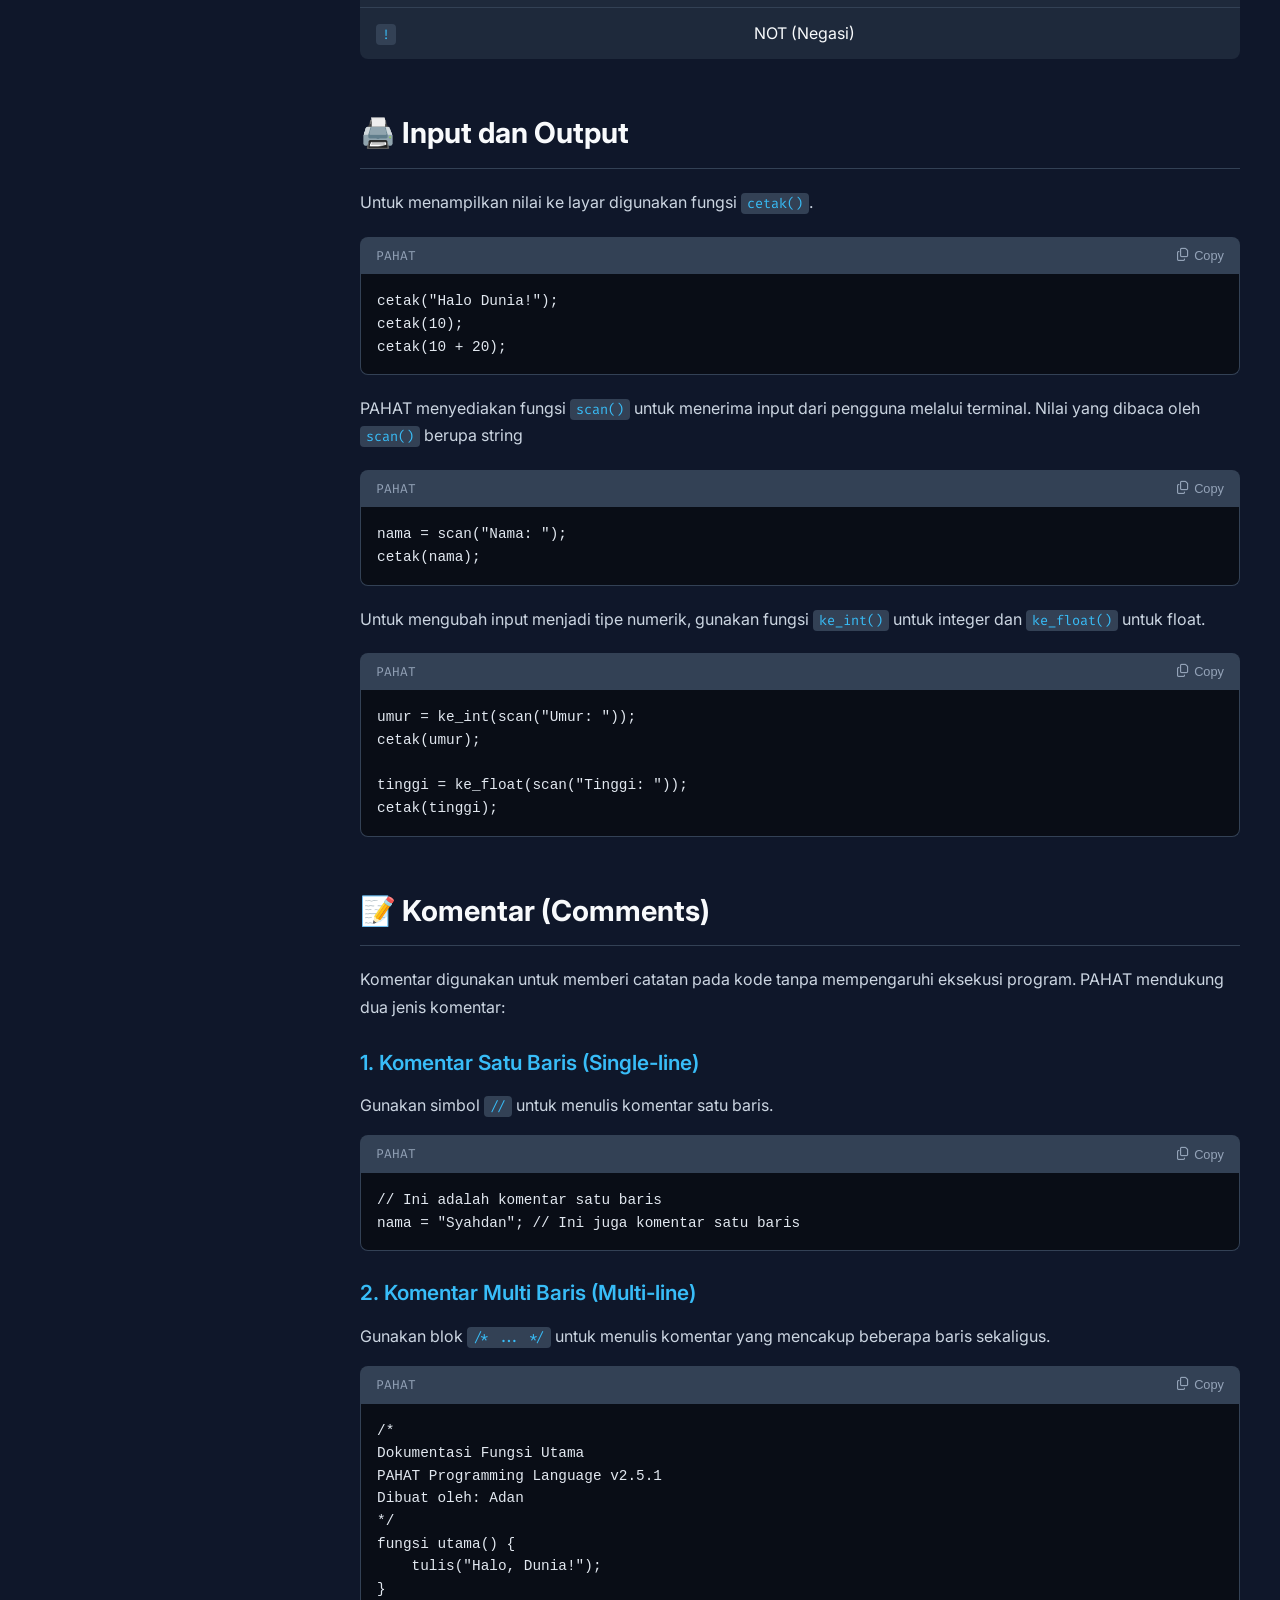
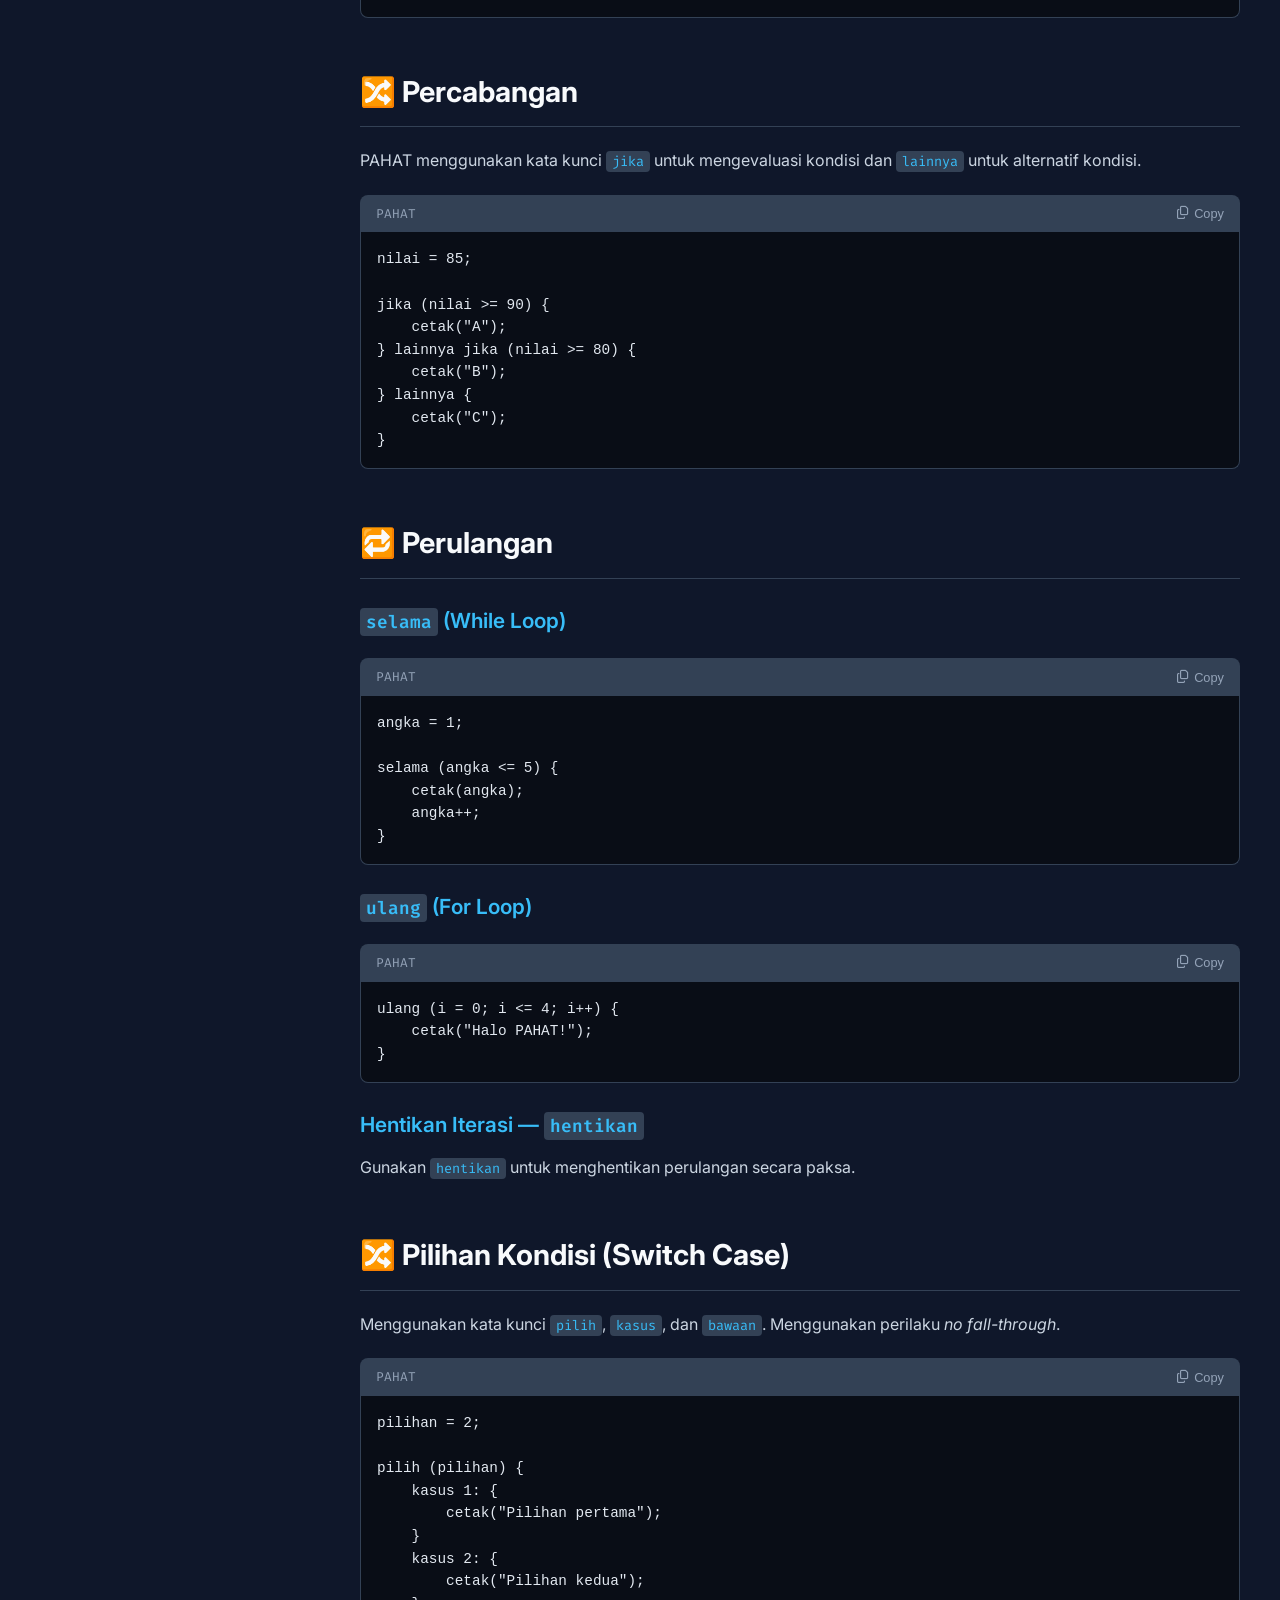
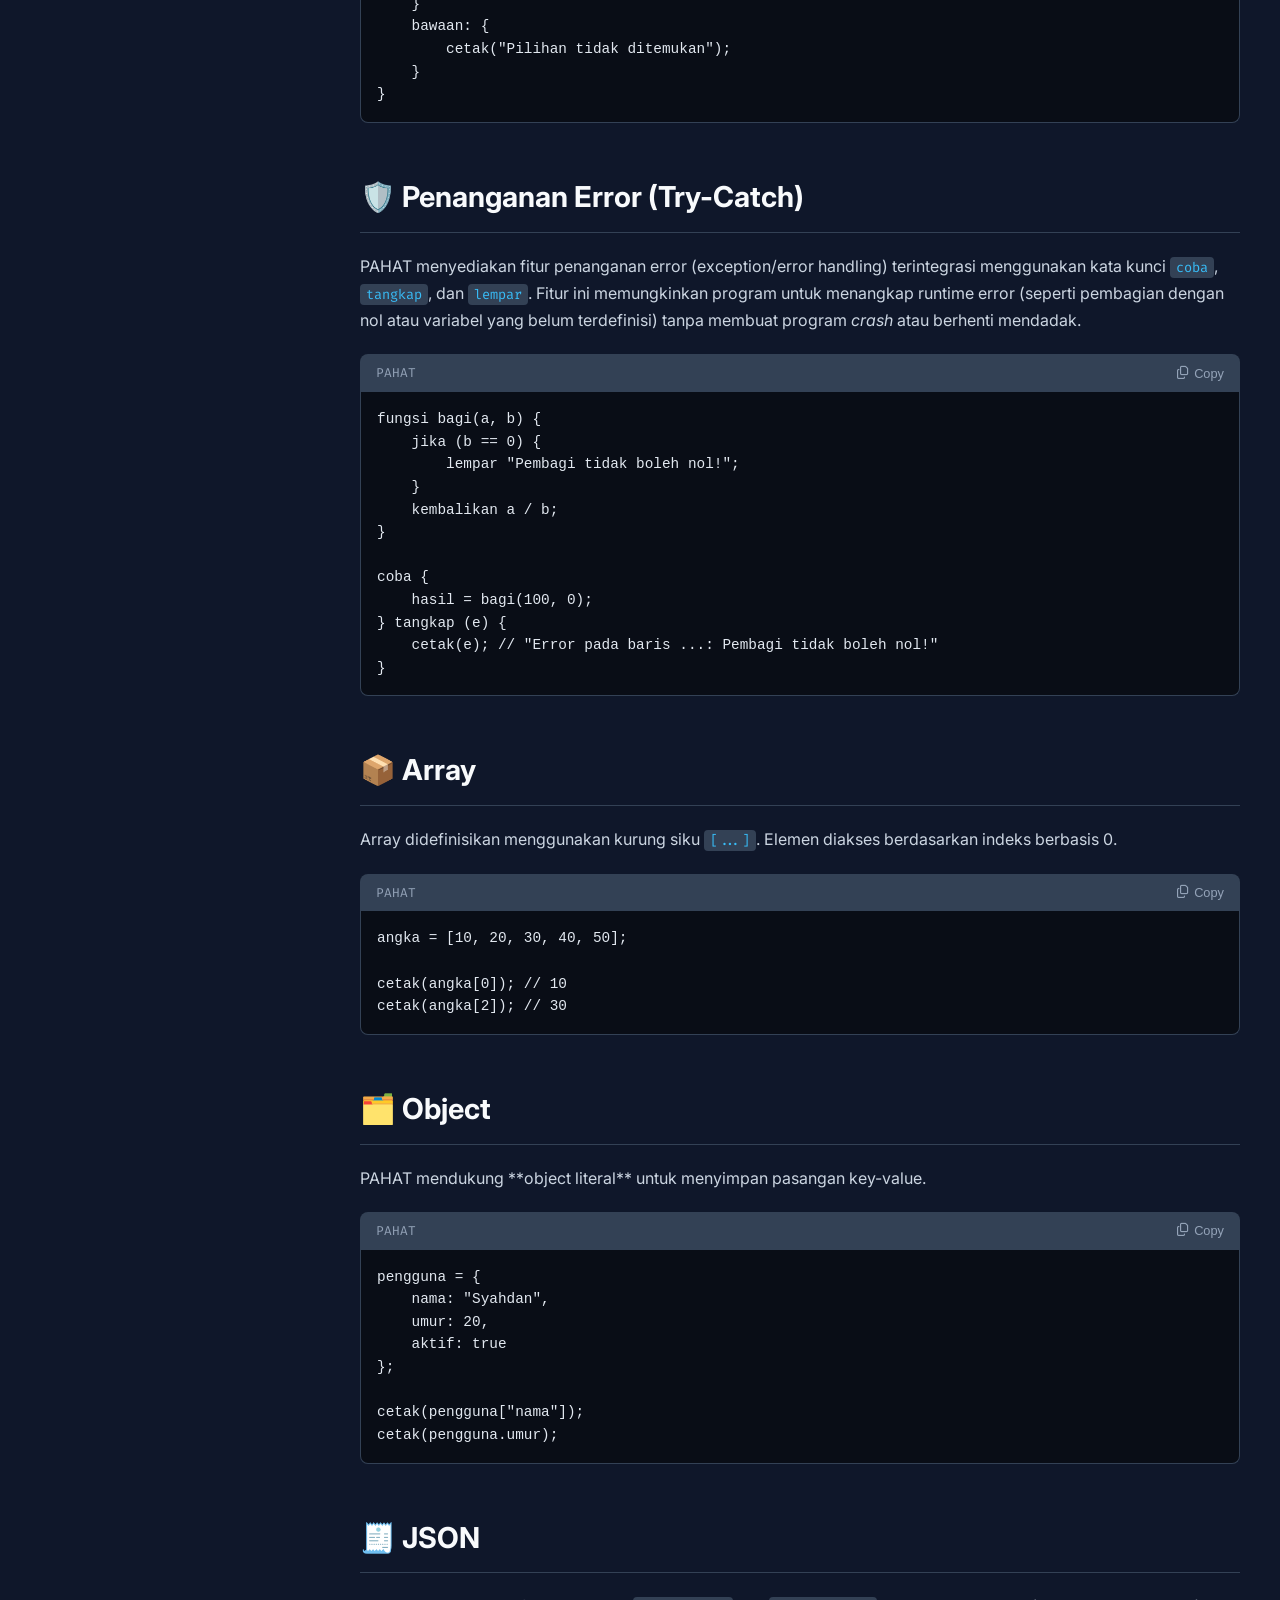
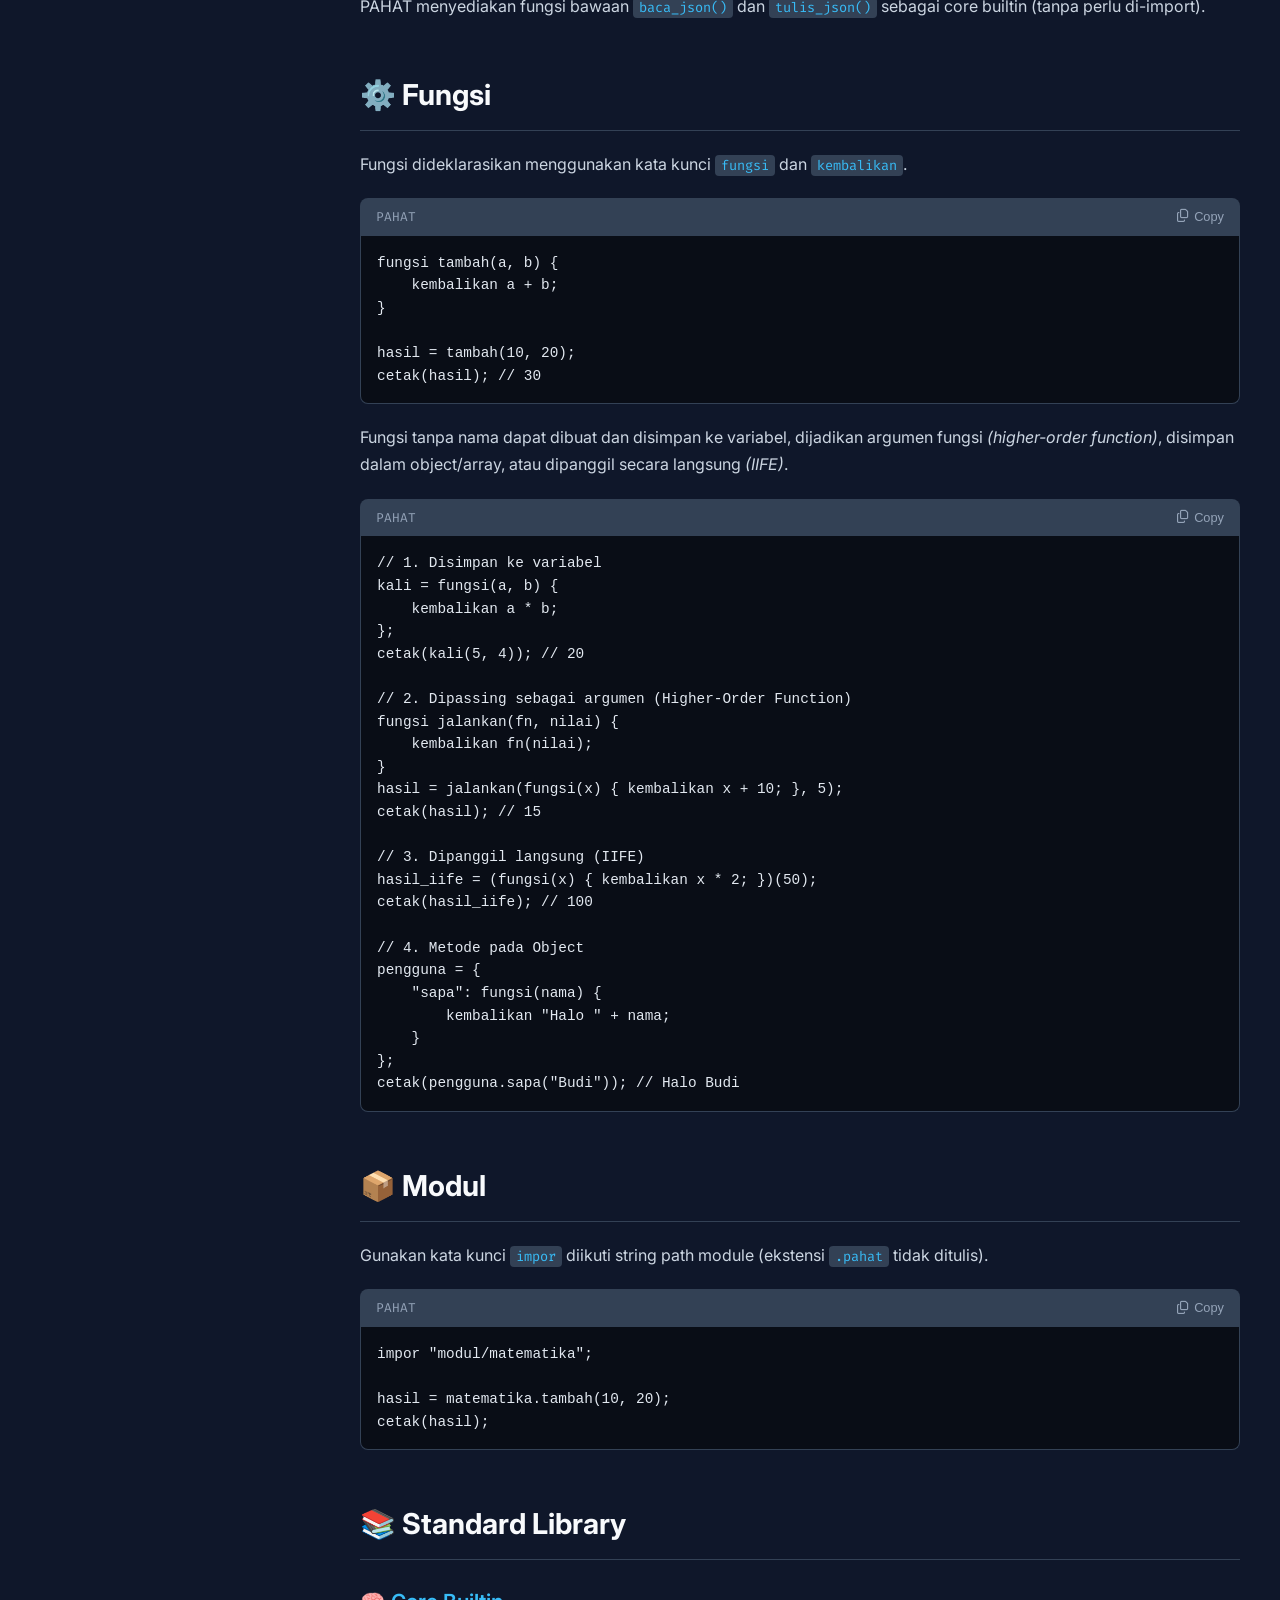
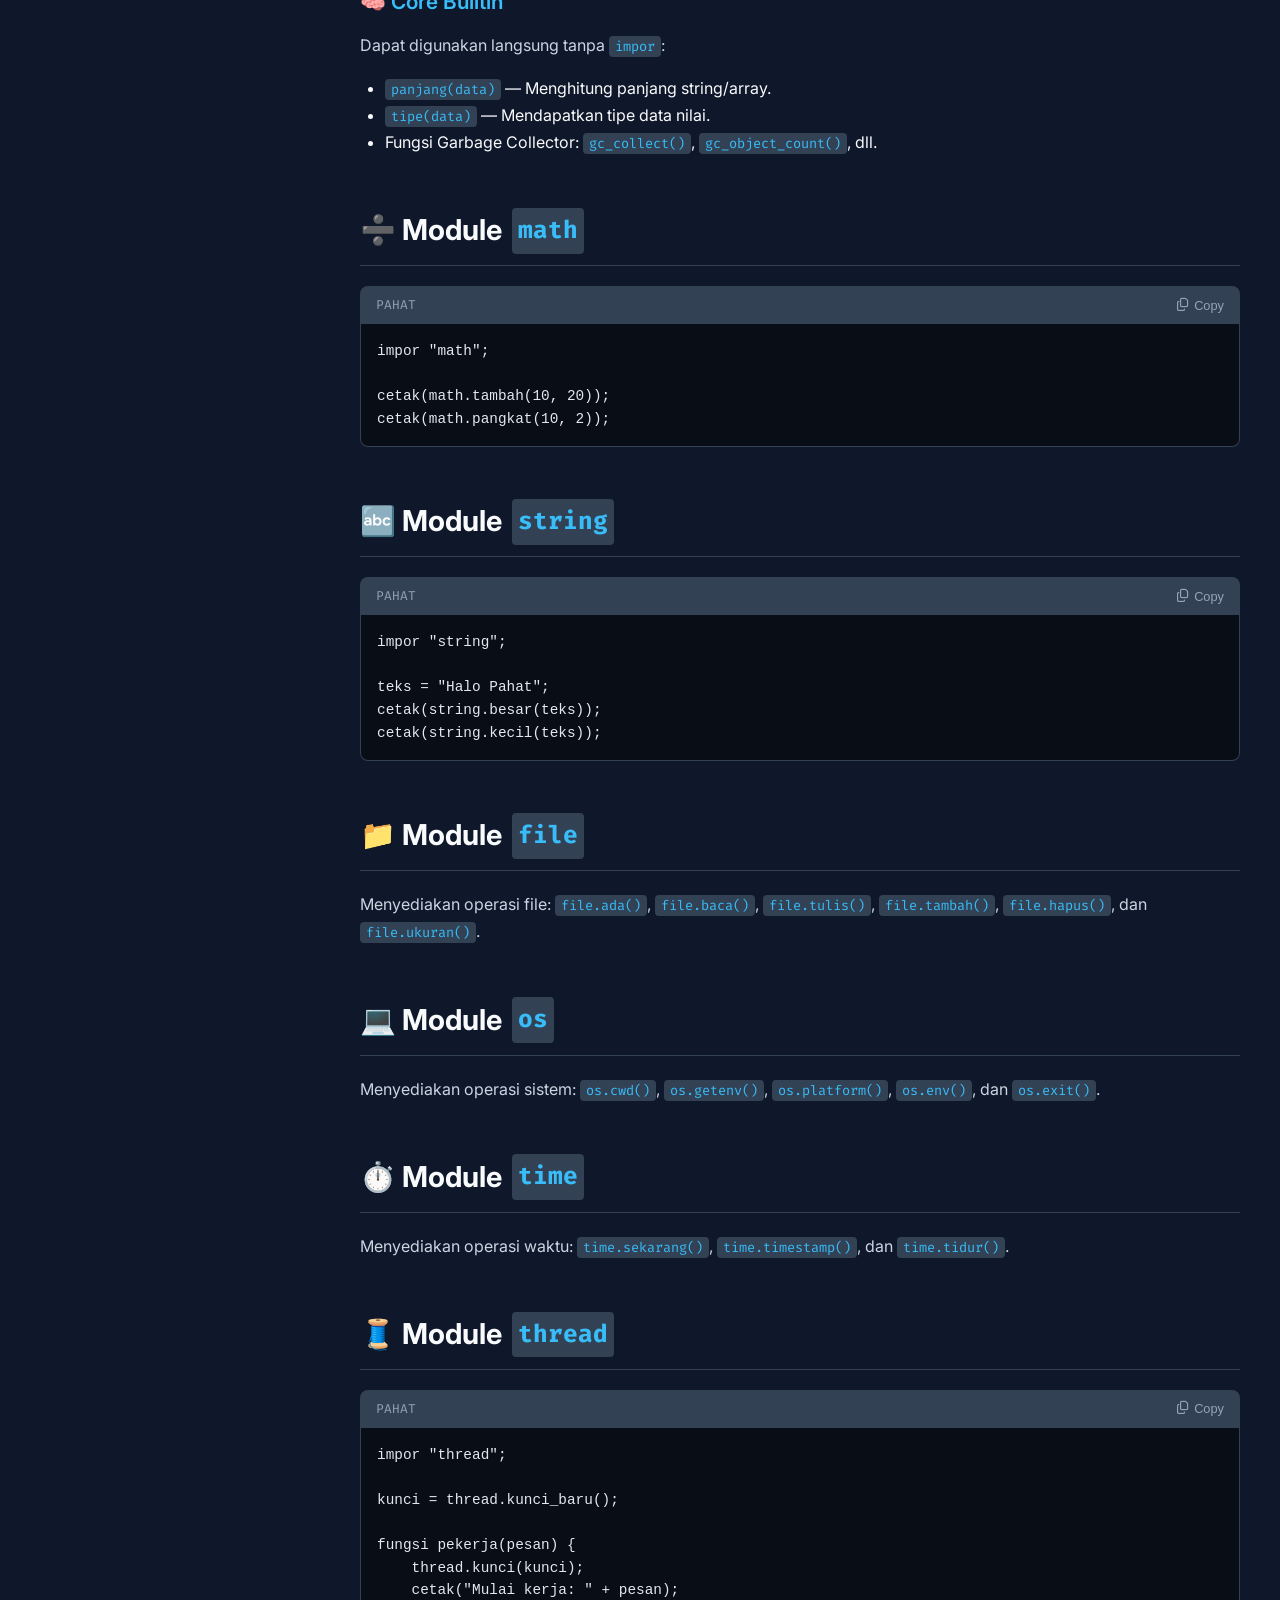
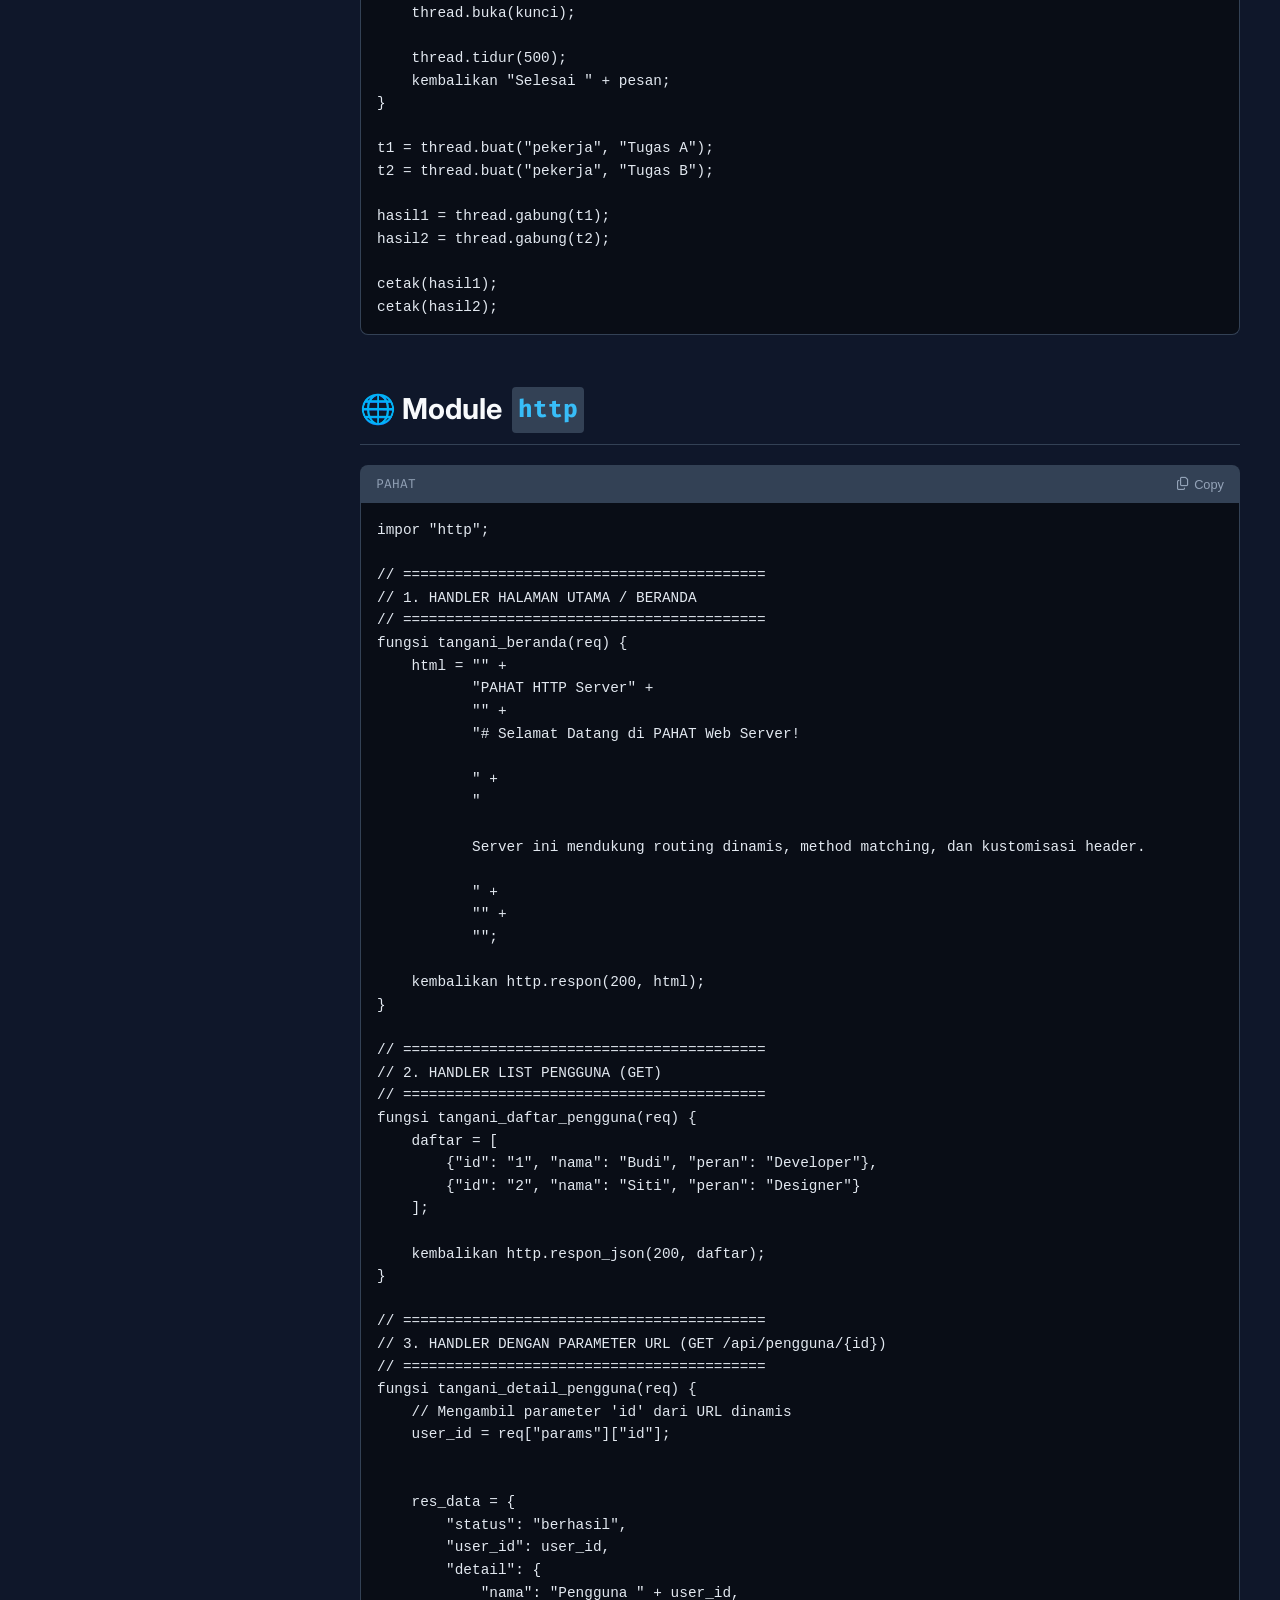
==== commit 53bb2ddb: "bug fixing download modules" ====
--- a/docs/index.html
+++ b/docs/index.html
@@ -6,7 +6,7 @@
     <link rel="icon" type="image/x-icon" href="./assets/img/favicon.ico">
     <title>PAHAT Programming Language - Documentation Guide</title>
     <meta name="title" content="PAHAT-Lang - Bahasa Pemrograman Berbasis Bahasa Indonesia">
-    <meta name="description" content="PAHAT (Pemrograman Analitis Berbasis Heuristik dan Arsitektur Terpadu) adalah bahasa pemrograman expressive & lightweight berbasis bahasa Indonesia. Unduh interpreter v2.5.0.">
+    <meta name="description" content="PAHAT (Pemrograman Analitis Berbasis Heuristik dan Arsitektur Terpadu) adalah bahasa pemrograman expressive & lightweight berbasis bahasa Indonesia. Unduh interpreter v2.5.1.">
     <meta name="keywords" content="PAHAT, PAHAT-Lang, bahasa pemrograman indonesia, interpreter PAHAT, koding bahasa indonesia, programming language local">
     <meta name="robots" content="index, follow">
 
@@ -14,7 +14,7 @@
     <meta property="og:type" content="website">
     <meta property="og:url" content="https://adan1996.github.io/PAHAT-Lang/">
     <meta property="og:title" content="PAHAT-Lang - Bahasa Pemrograman Berbasis Bahasa Indonesia">
-    <meta property="og:description" content="Interpreter bahasa pemrograman PAHAT v2.5.0. Unduh untuk Windows & Linux.">
+    <meta property="og:description" content="Interpreter bahasa pemrograman PAHAT v2.5.1. Unduh untuk Windows & Linux.">
     <meta property="og:image" content="https://adan1996.github.io/PAHAT-Lang/assets/img/pahat.jpg">
     <!-- Font Inter & Fira Code untuk tampilan modern & developer-friendly -->
     <link rel="preconnect" href="https://fonts.googleapis.com">
@@ -38,7 +38,7 @@
                 </div>
                 <div>
                     <div class="brand-title">PAHAT</div>
-                    <div class="brand-subtitle">v2.5.0 Docs</div>
+                    <div class="brand-subtitle">v2.5.1 Docs</div>
                 </div>
             </div>
             <div class="lang-switch-wrapper">
@@ -109,7 +109,7 @@
         <div class="nav-group">
             <div class="nav-title">Database</div>
             <ul class="nav-links">
-                <li><a href="/docs/database/mysql.html" target="_blank"><i class="fa-solid fa-database"></i> MySQL</a></li>
+                <li><a href="/PAHAT-Lang/database/mysql.html" target="_blank"><i class="fa-solid fa-database"></i> MySQL</a></li>
             </ul>
         </div>
 
@@ -122,7 +122,7 @@
                 </summary>
                 <ul class="nav-links accordion-content">
                     <li>
-                        <a href="https://github.com/Adan1996/PAHAT-Lang/releases/download/v2.5.0/PAHAT-Lang-0.0.1.vsix" target="_blank" rel="noopener">
+                        <a href="https://github.com/Adan1996/PAHAT-Lang/releases/download/v2.5.1/PAHAT-Lang-0.0.1.vsix" target="_blank" rel="noopener">
                             <i class="fa-custom-vscode"></i> Visual Studio Code
                         </a>
                     </li>
@@ -156,16 +156,16 @@
         <div class="hero">
             <img src="./assets/img/header.jpg" alt="PAHAT Logo" class="hero-logo">
 
-            <span class="hero-badge">Documentation Guide v2.5.0</span>
+            <span class="hero-badge">Documentation Guide v2.5.1</span>
             <h1>🚀 PAHAT Programming Language</h1>
             <p><strong>PAHAT (Pemrograman Analitis Berbasis Heuristik dan Arsitektur Terpadu)</strong> adalah bahasa pemrograman <strong>expressive & lightweight</strong> dengan sintaks intuitif berbasis bahasa Indonesia.</p>
             
             <!-- Container Tombol Download -->
             <div class="download-container">
-                <a href="https://github.com/Adan1996/PAHAT-Lang/releases/download/v2.5.0/pahat-windows-x86_64.zip" class="btn-download btn-windows" target="_blank" rel="noopener">
+                <a href="https://github.com/Adan1996/PAHAT-Lang/releases/download/v2.5.1/pahat-windows-x86_64.zip" class="btn-download btn-windows" target="_blank" rel="noopener">
                     <i class="fa-brands fa-windows"></i> Download for Windows
                 </a>
-                <a href="https://github.com/Adan1996/PAHAT-Lang/releases/download/v2.5.0/pahat-linux-x86_64.tar.gz" class="btn-download btn-linux" target="_blank" rel="noopener">
+                <a href="https://github.com/Adan1996/PAHAT-Lang/releases/download/v2.5.1/pahat-linux-x86_64.tar.gz" class="btn-download btn-linux" target="_blank" rel="noopener">
                     <i class="fa-brands fa-linux"></i> Download for Linux
                 </a>
             </div>
@@ -201,7 +201,7 @@
                     <tr><td><strong>Nama</strong></td><td>PAHAT Programming Language</td></tr>
                     <tr><td><strong>Kepanjangan</strong></td><td>Pemrograman Analitis Berbasis Heuristik dan Arsitektur Terpadu</td></tr>
                     <tr><td><strong>Pembuat</strong></td><td>Syahdan Masyhuri</td></tr>
-                    <tr><td><strong>Versi</strong></td><td>2.5.0</td></tr>
+                    <tr><td><strong>Versi</strong></td><td>2.5.1</td></tr>
                     <tr><td><strong>Status</strong></td><td>Development</td></tr>
                     <tr><td><strong>Ekstensi File</strong></td><td><code>.pahat</code></td></tr>
                     <tr><td><strong>Bahasa Sintaks</strong></td><td>Bahasa Indonesia</td></tr>
@@ -411,7 +411,7 @@
             <div class="code-header"><span>PAHAT</span><button class="copy-btn"><i class="fa-regular fa-copy"></i> Copy</button></div>
             <pre><code class="language-pahat">/*
 Dokumentasi Fungsi Utama
-PAHAT Programming Language v2.5.0
+PAHAT Programming Language v2.5.1
 Dibuat oleh: Adan
 */
 fungsi utama() {
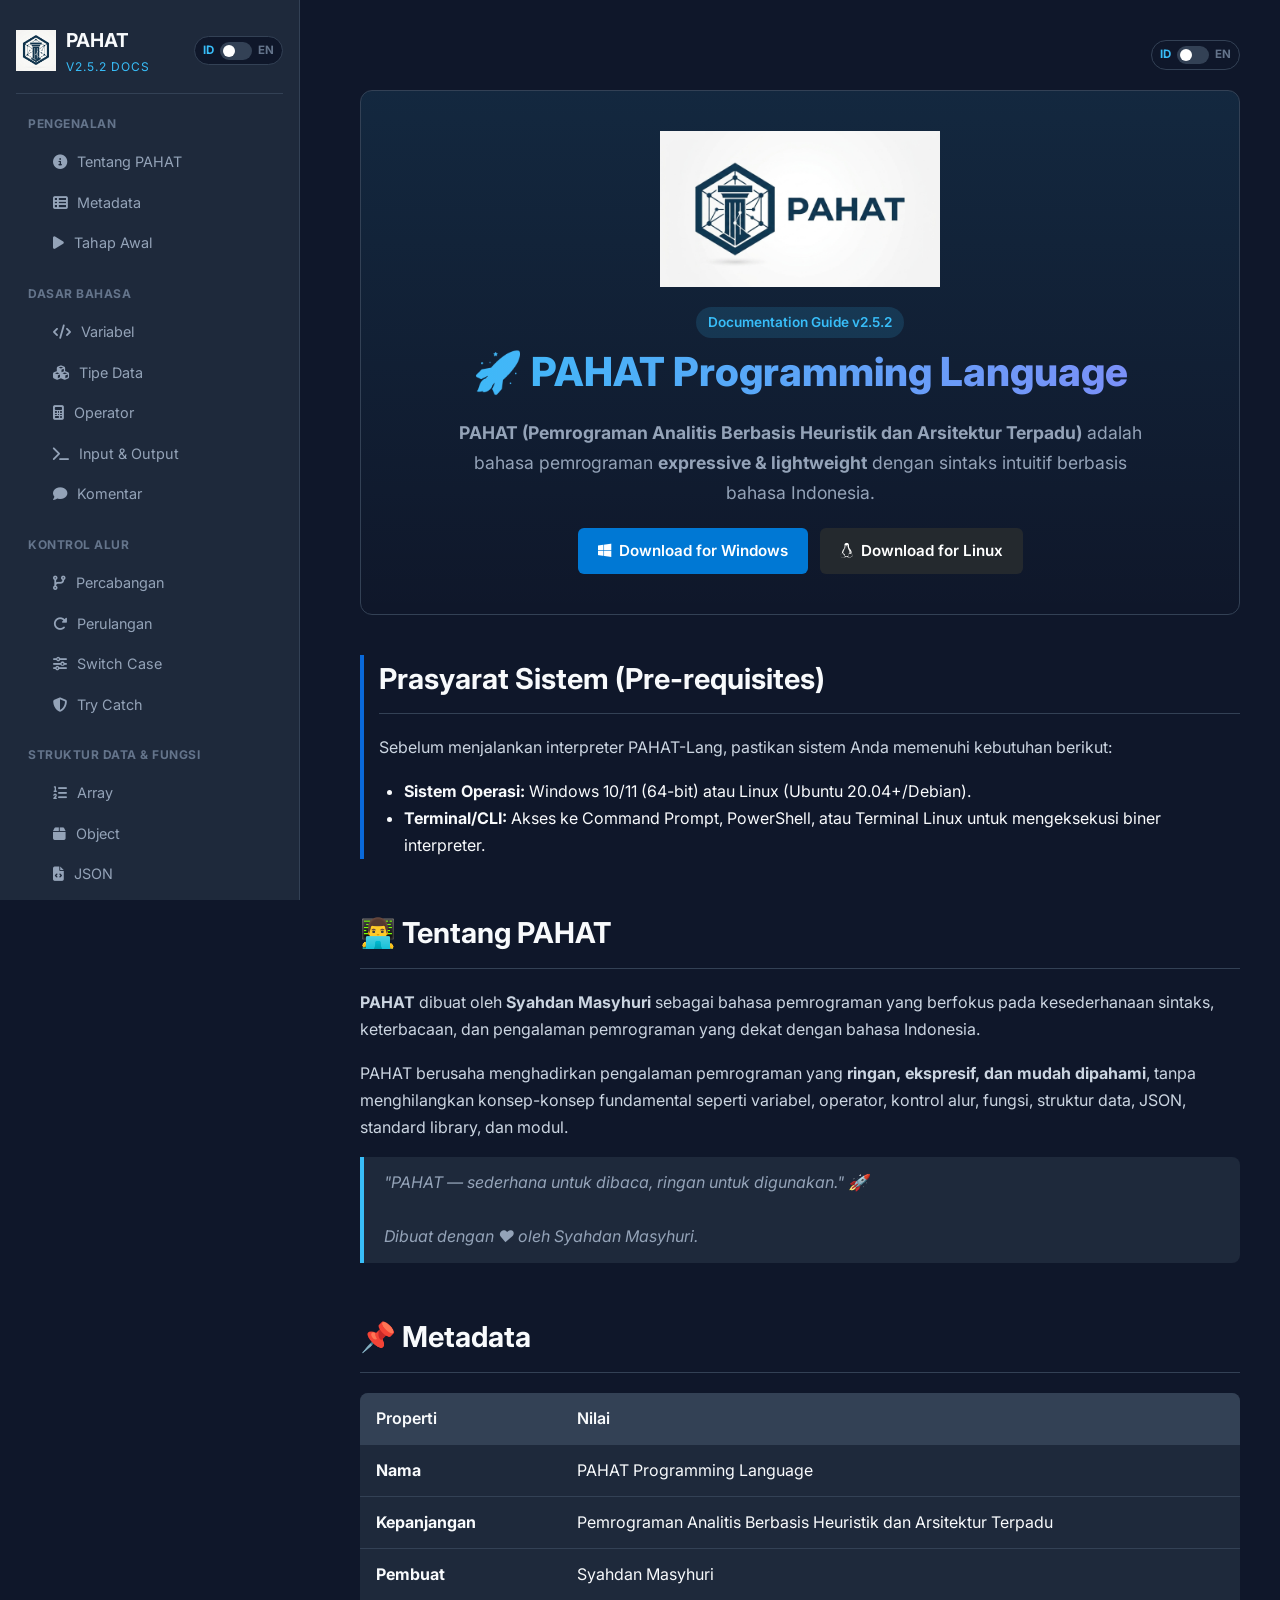
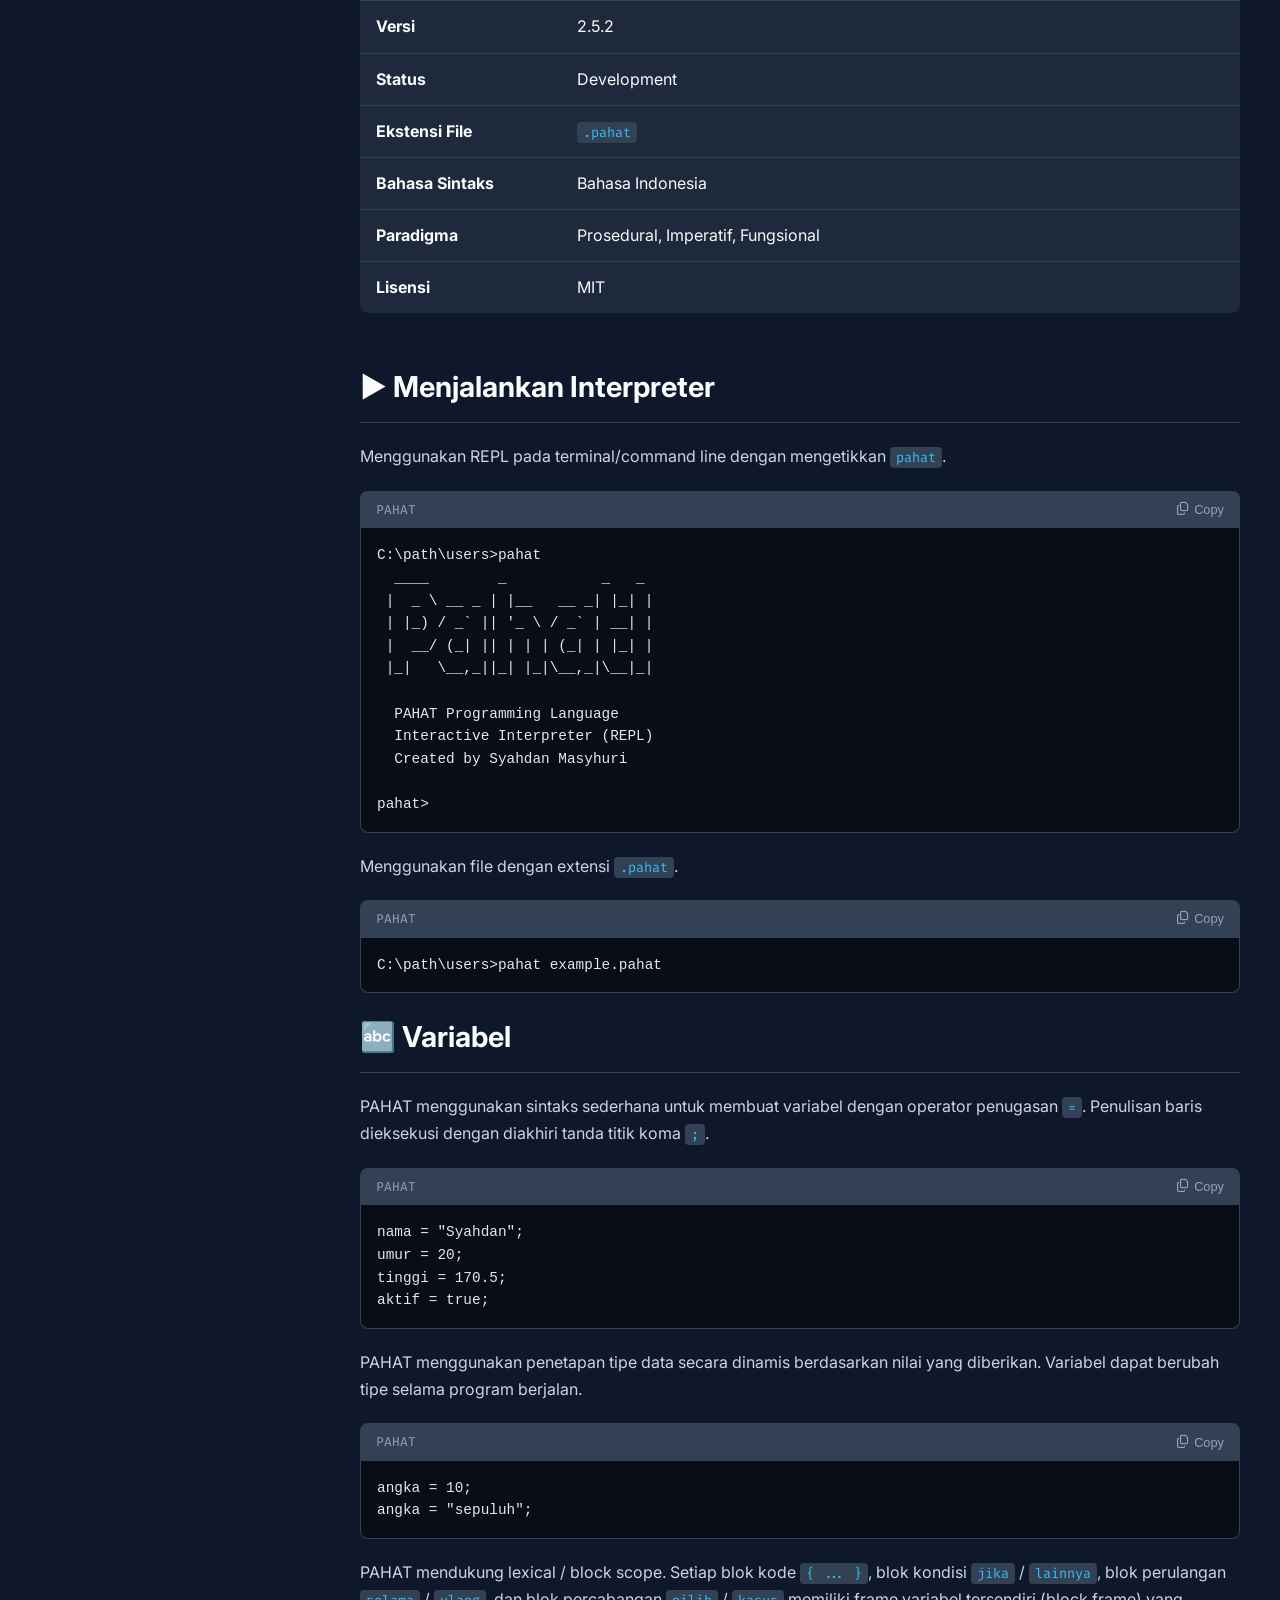
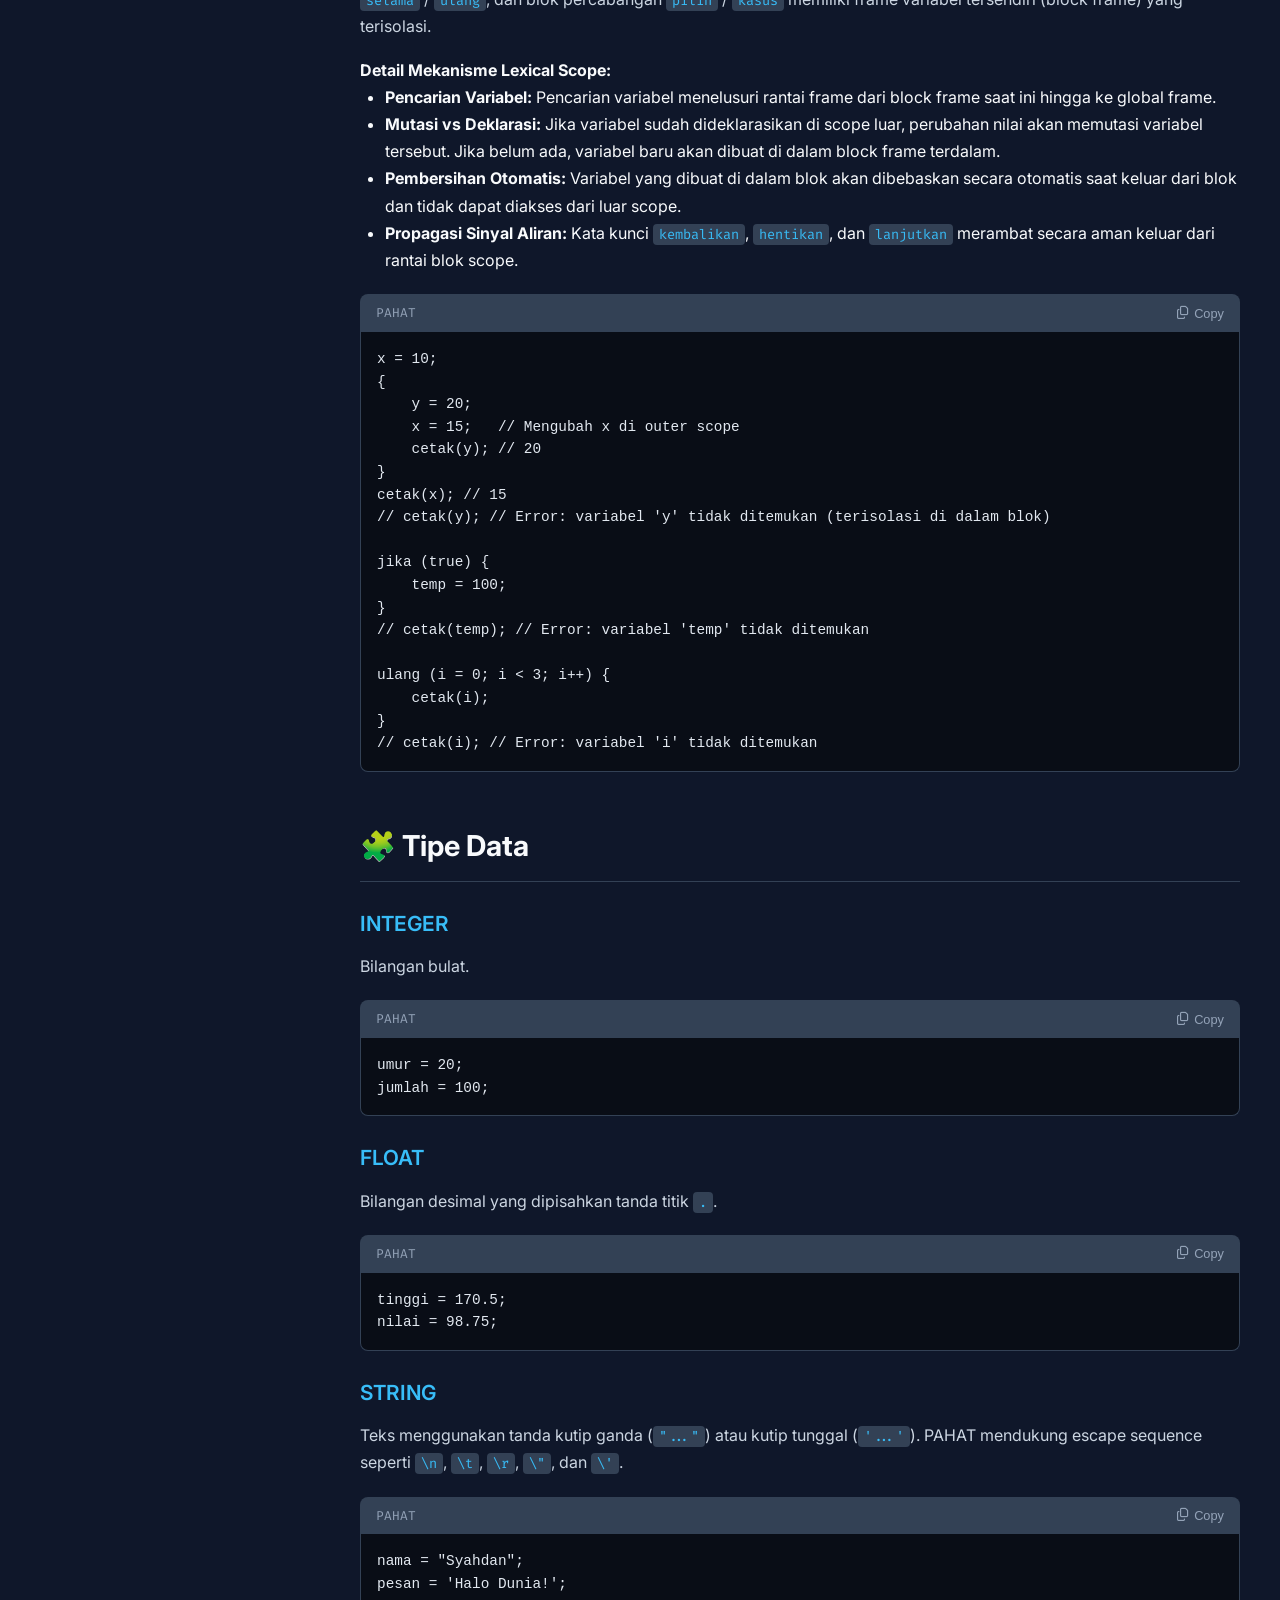
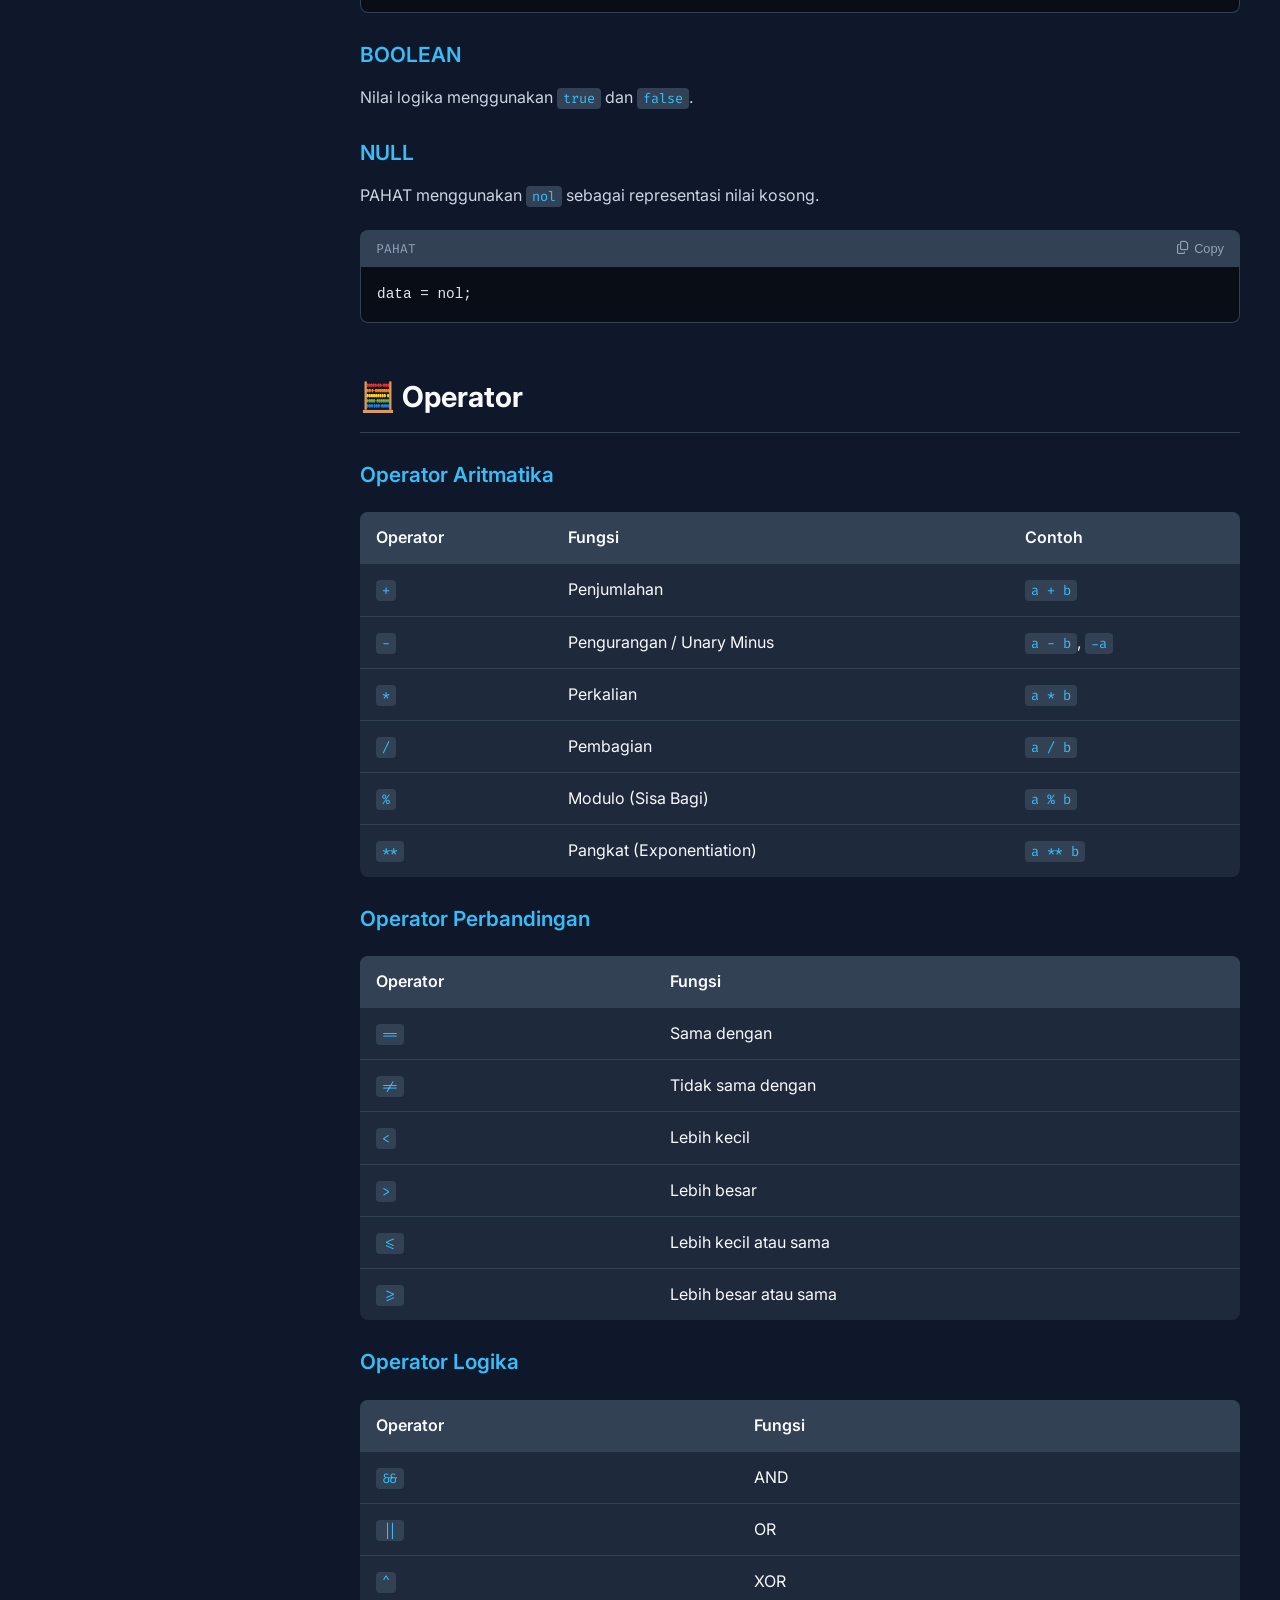
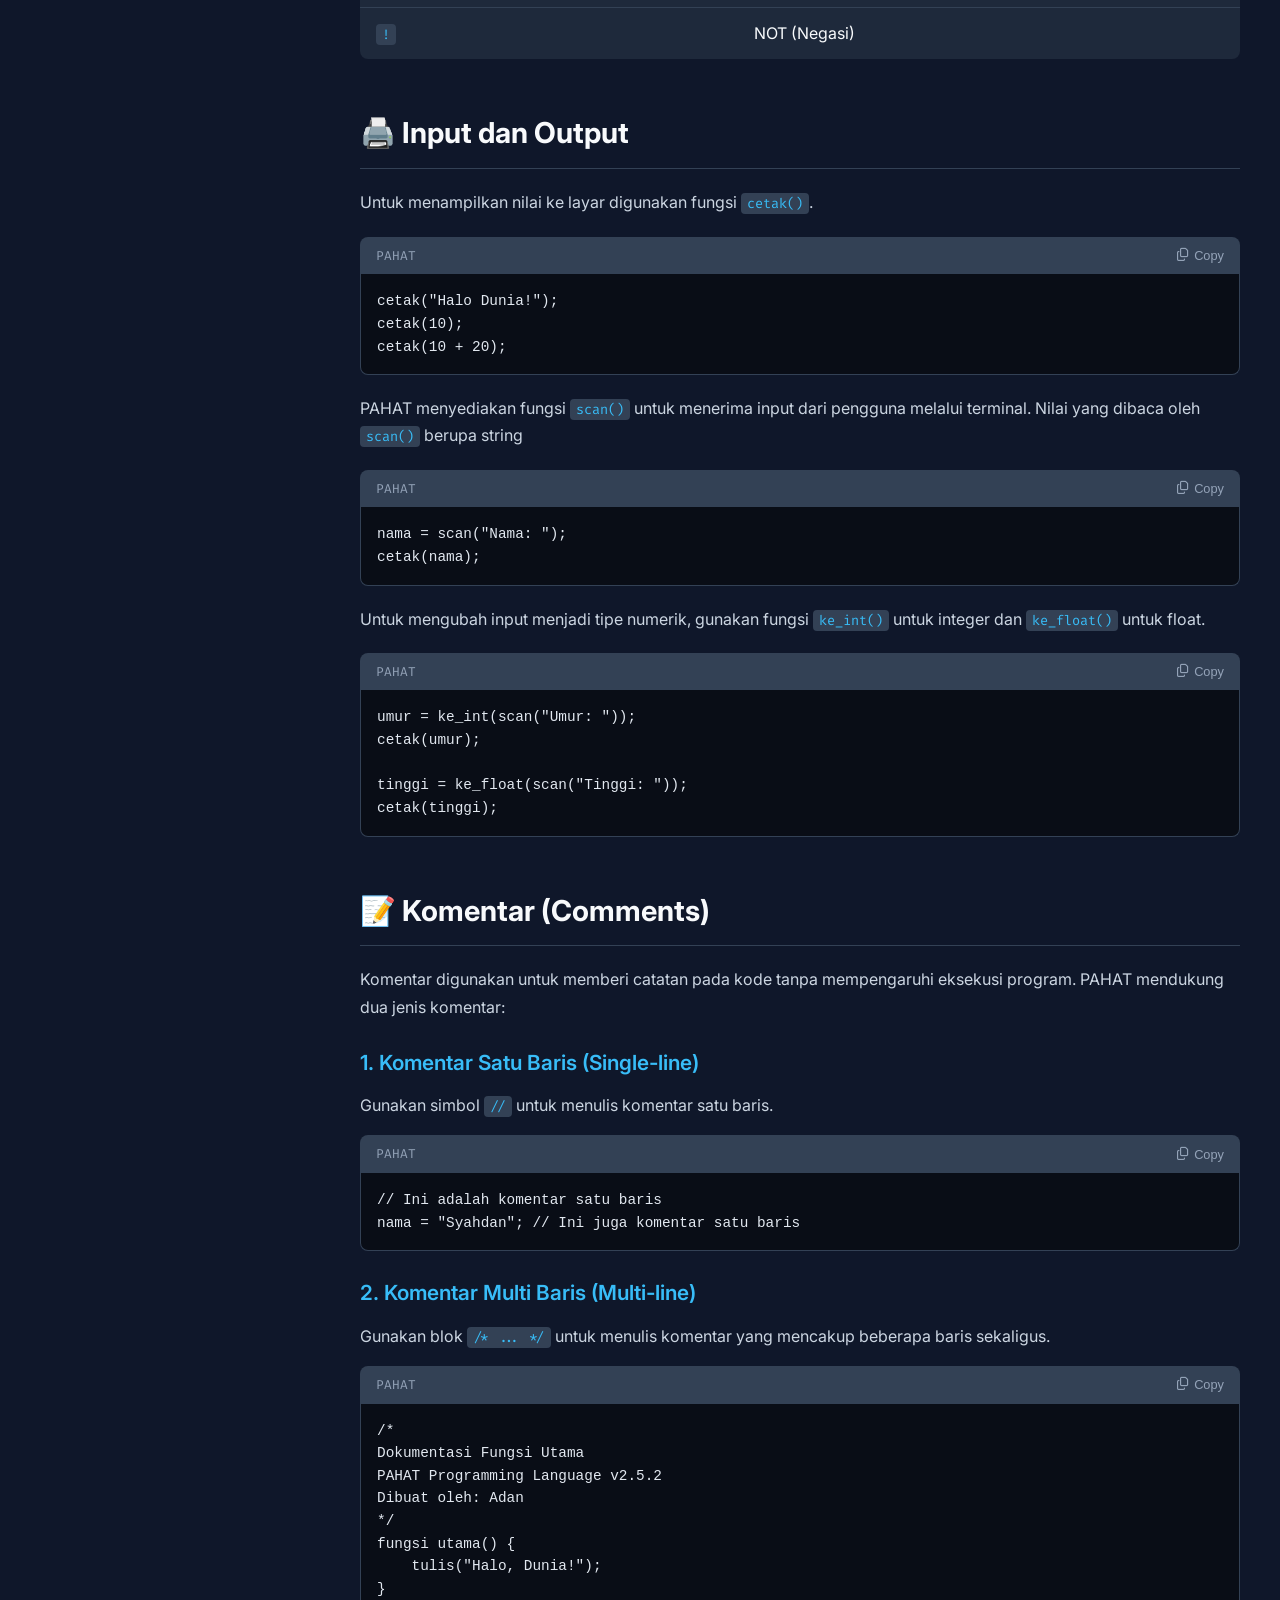
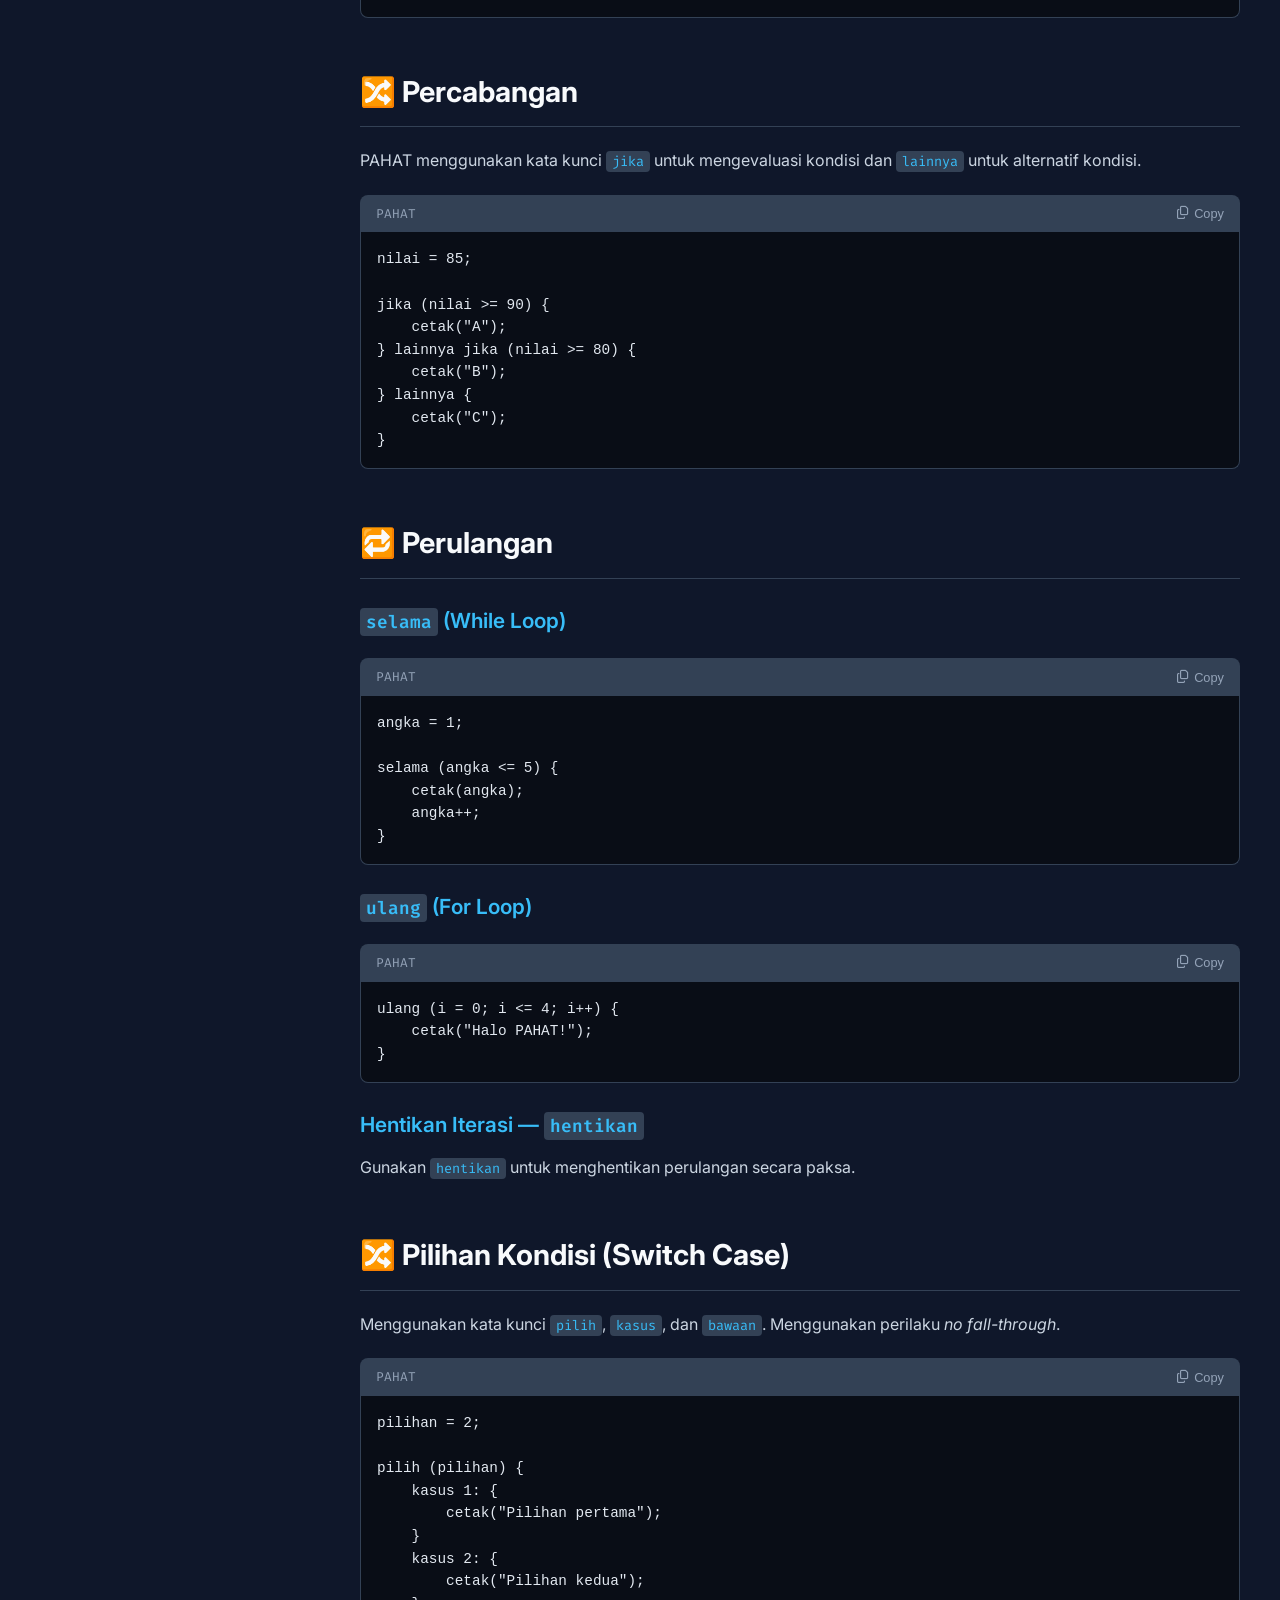
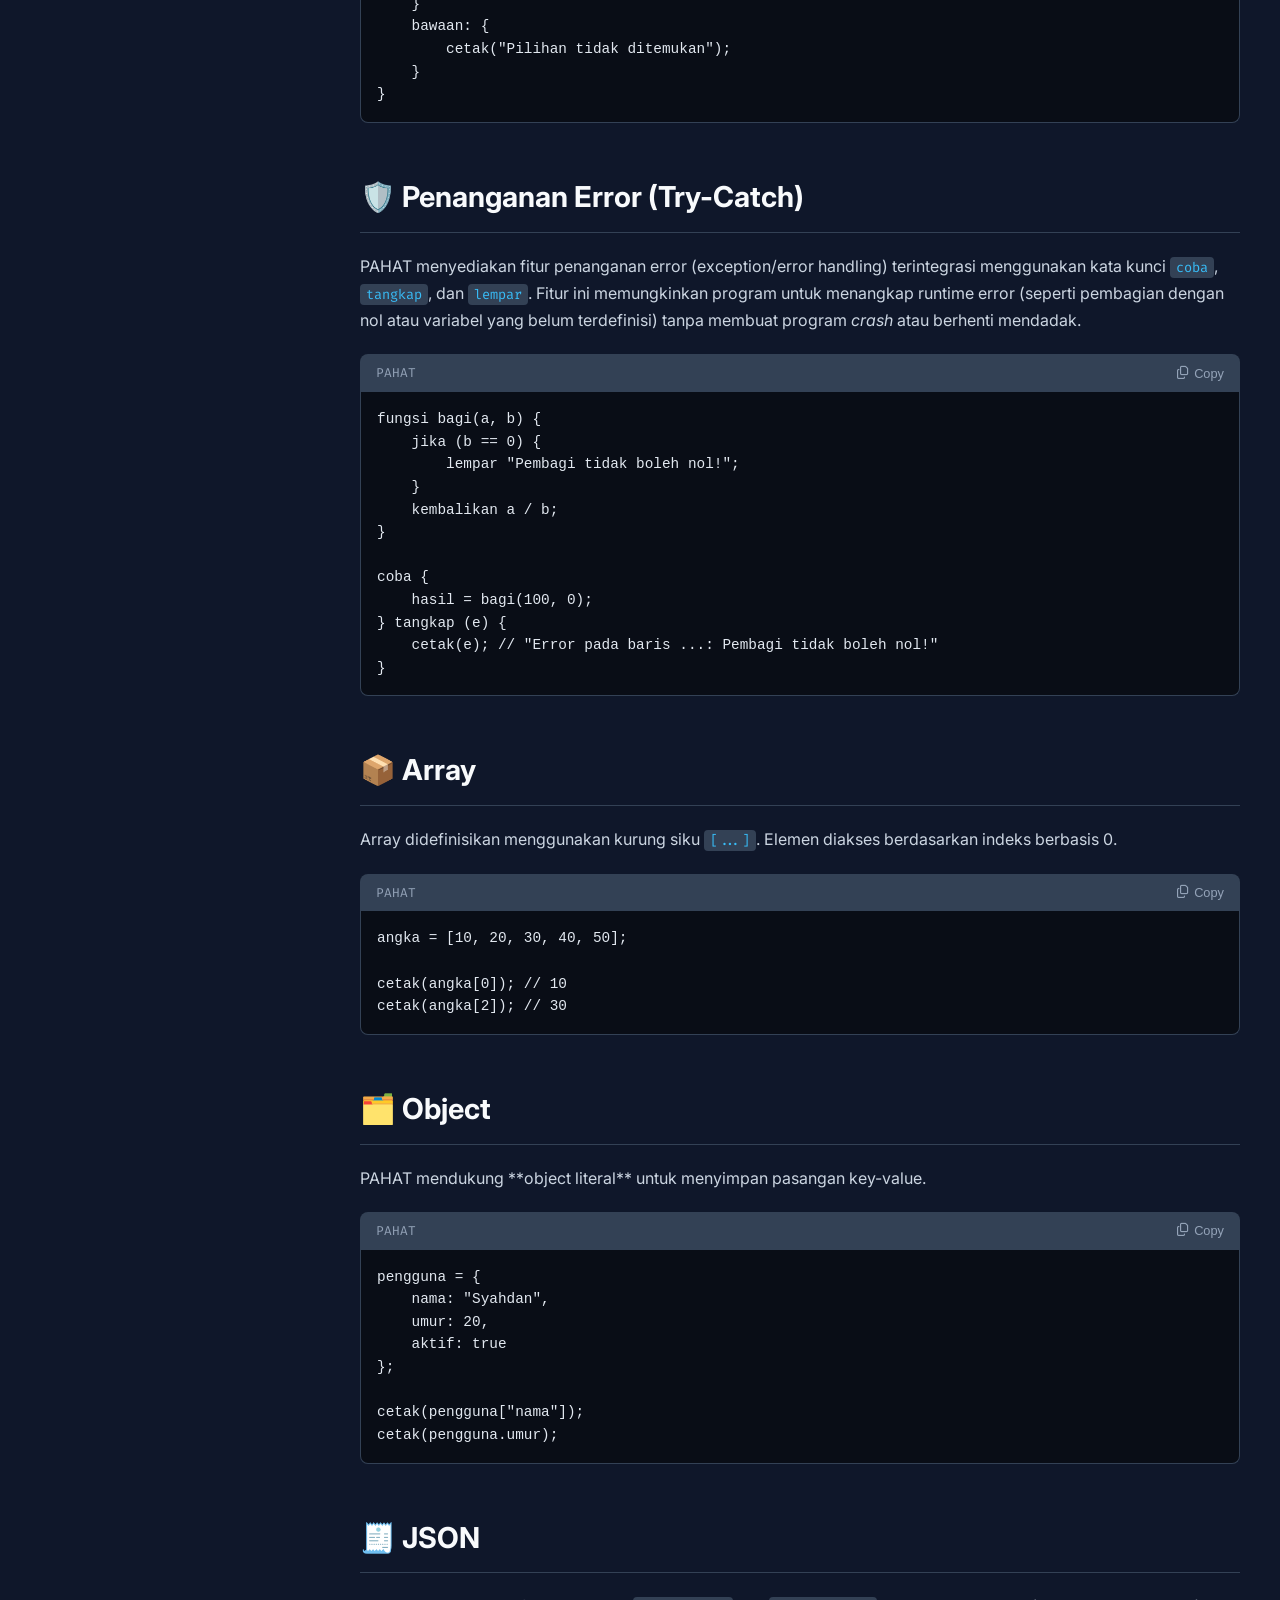
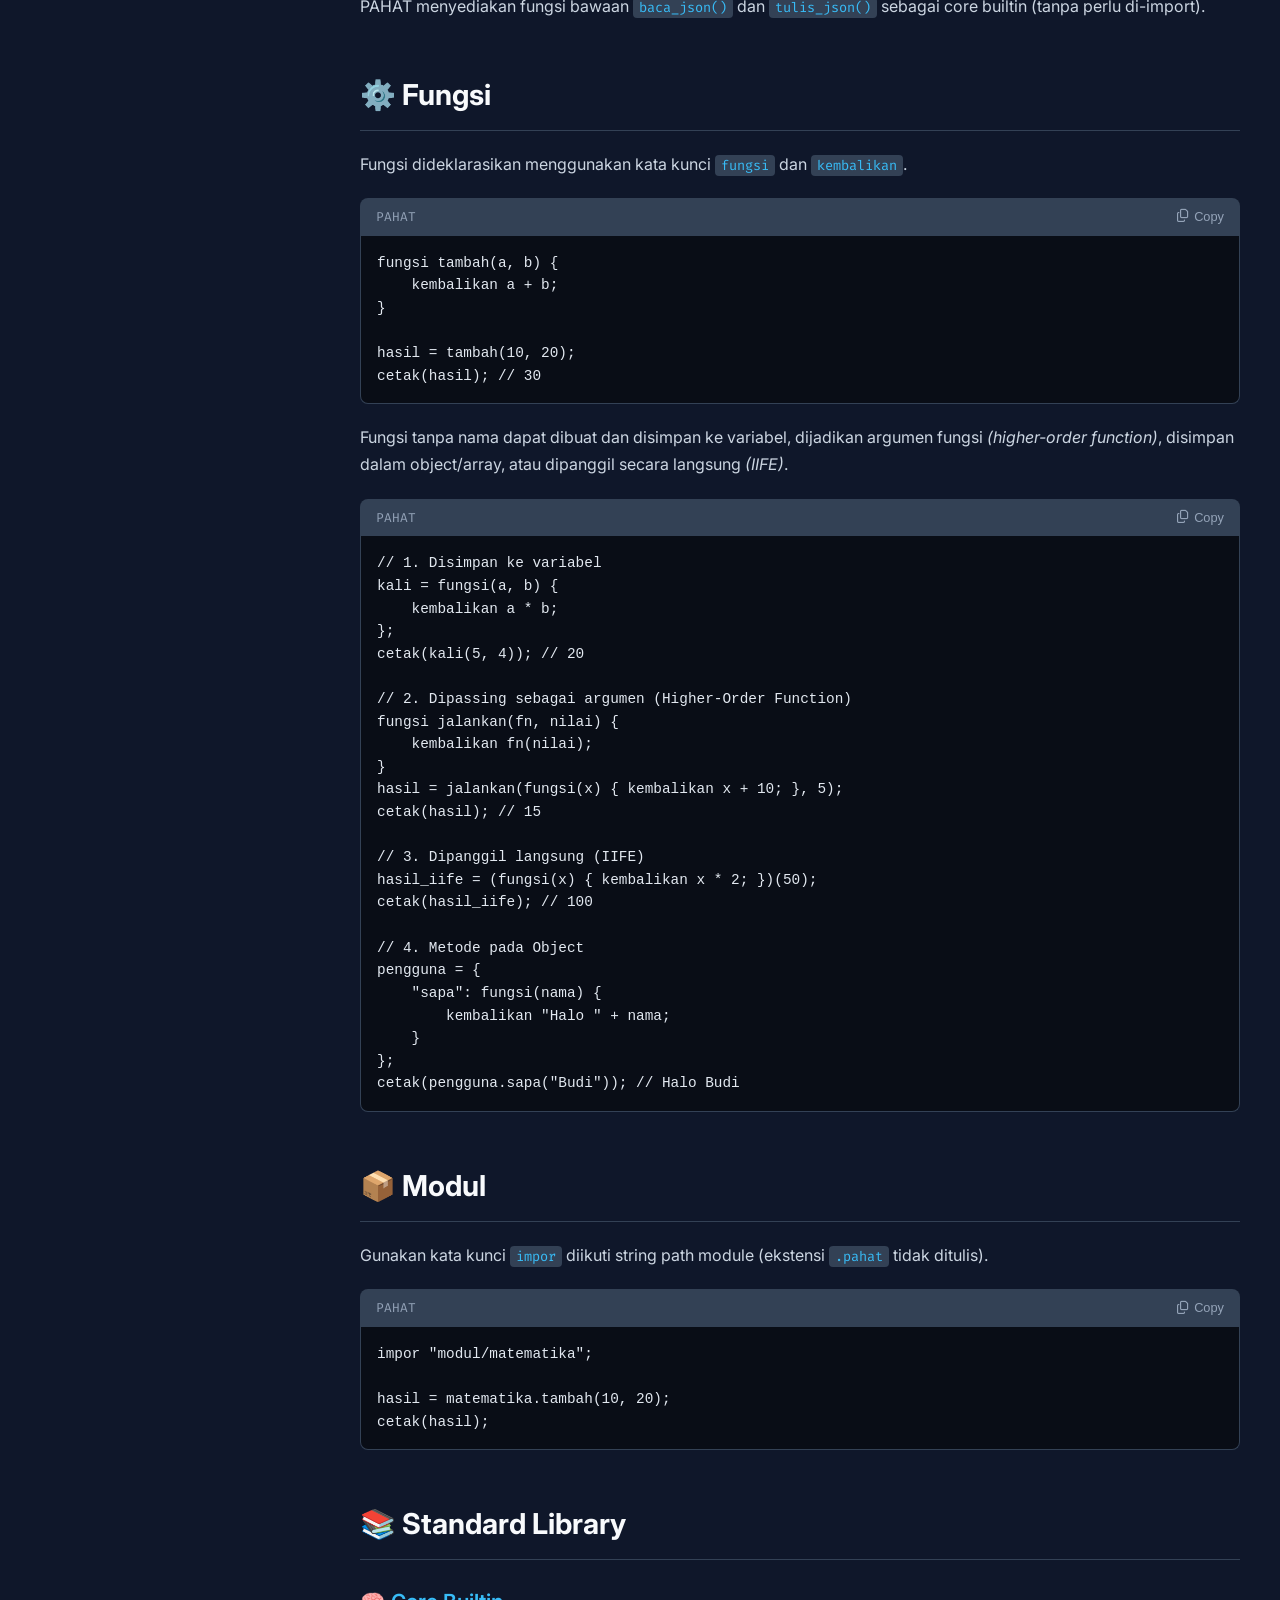
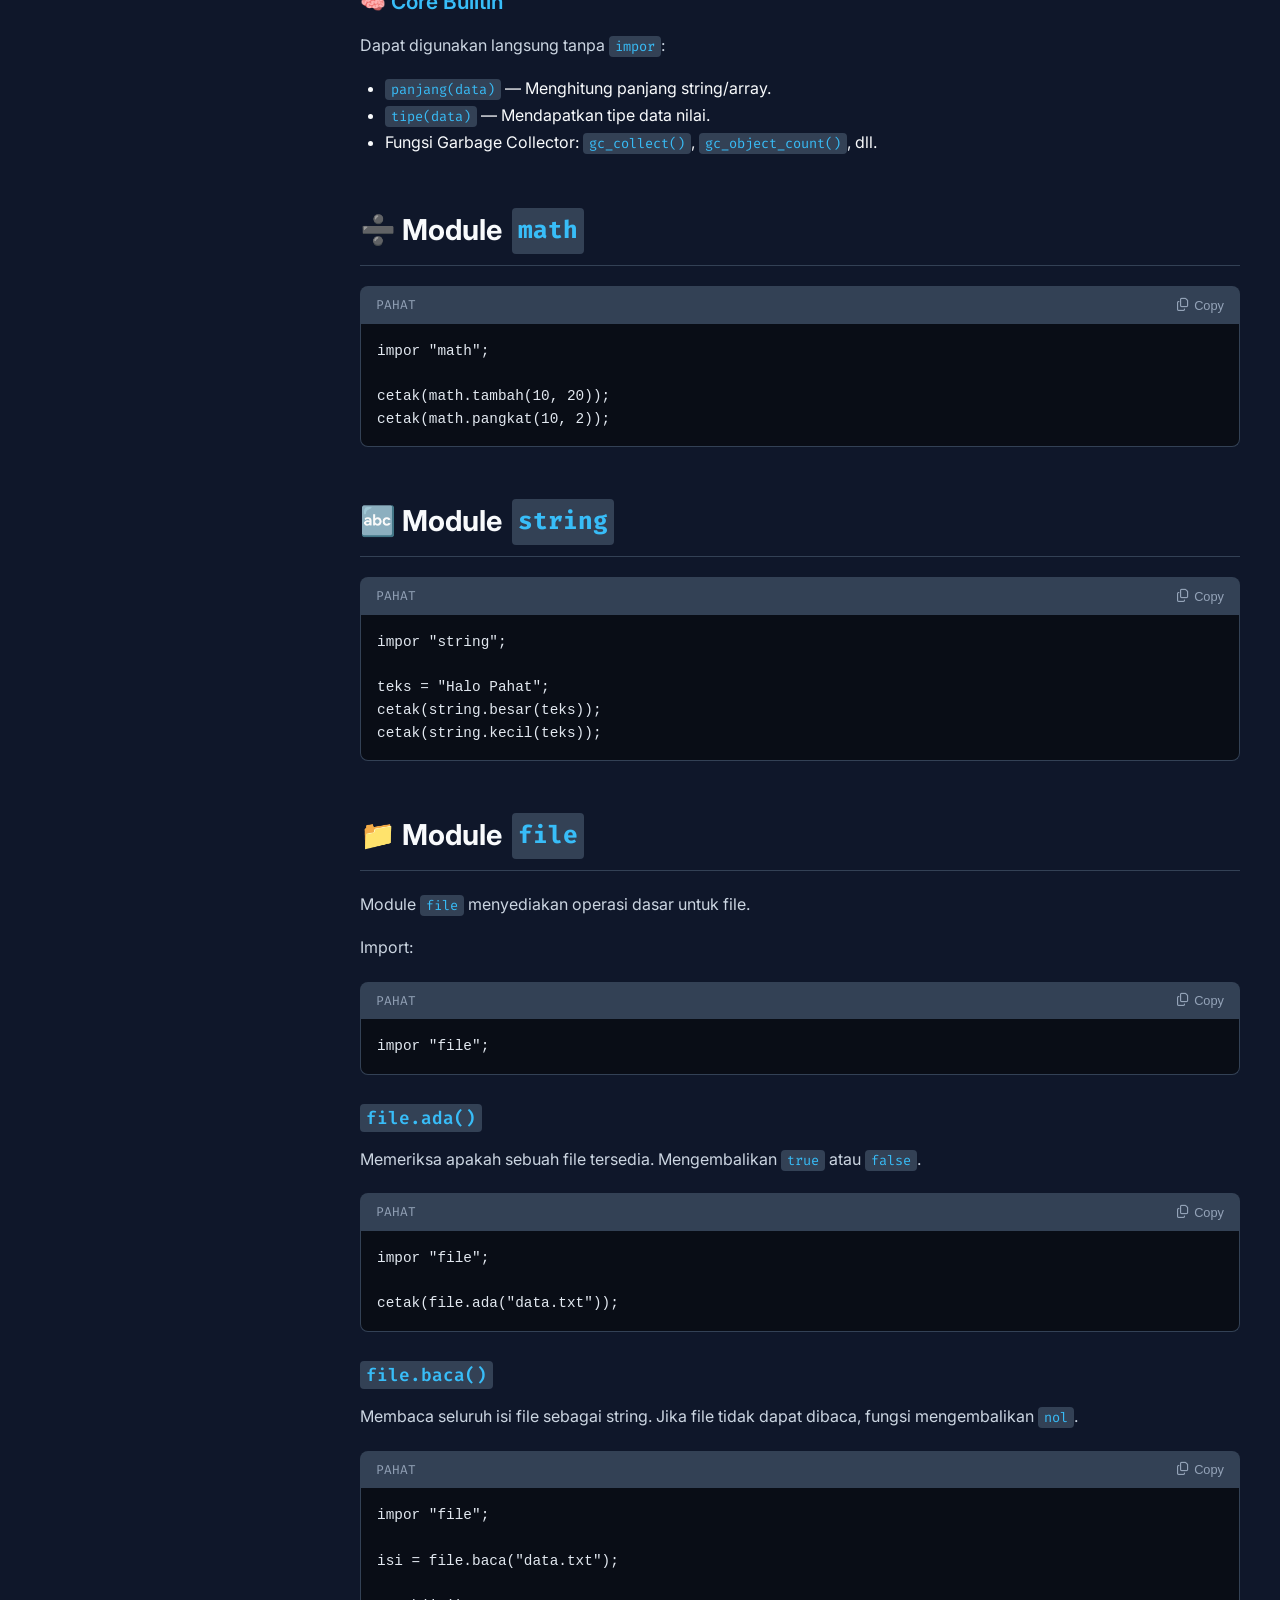
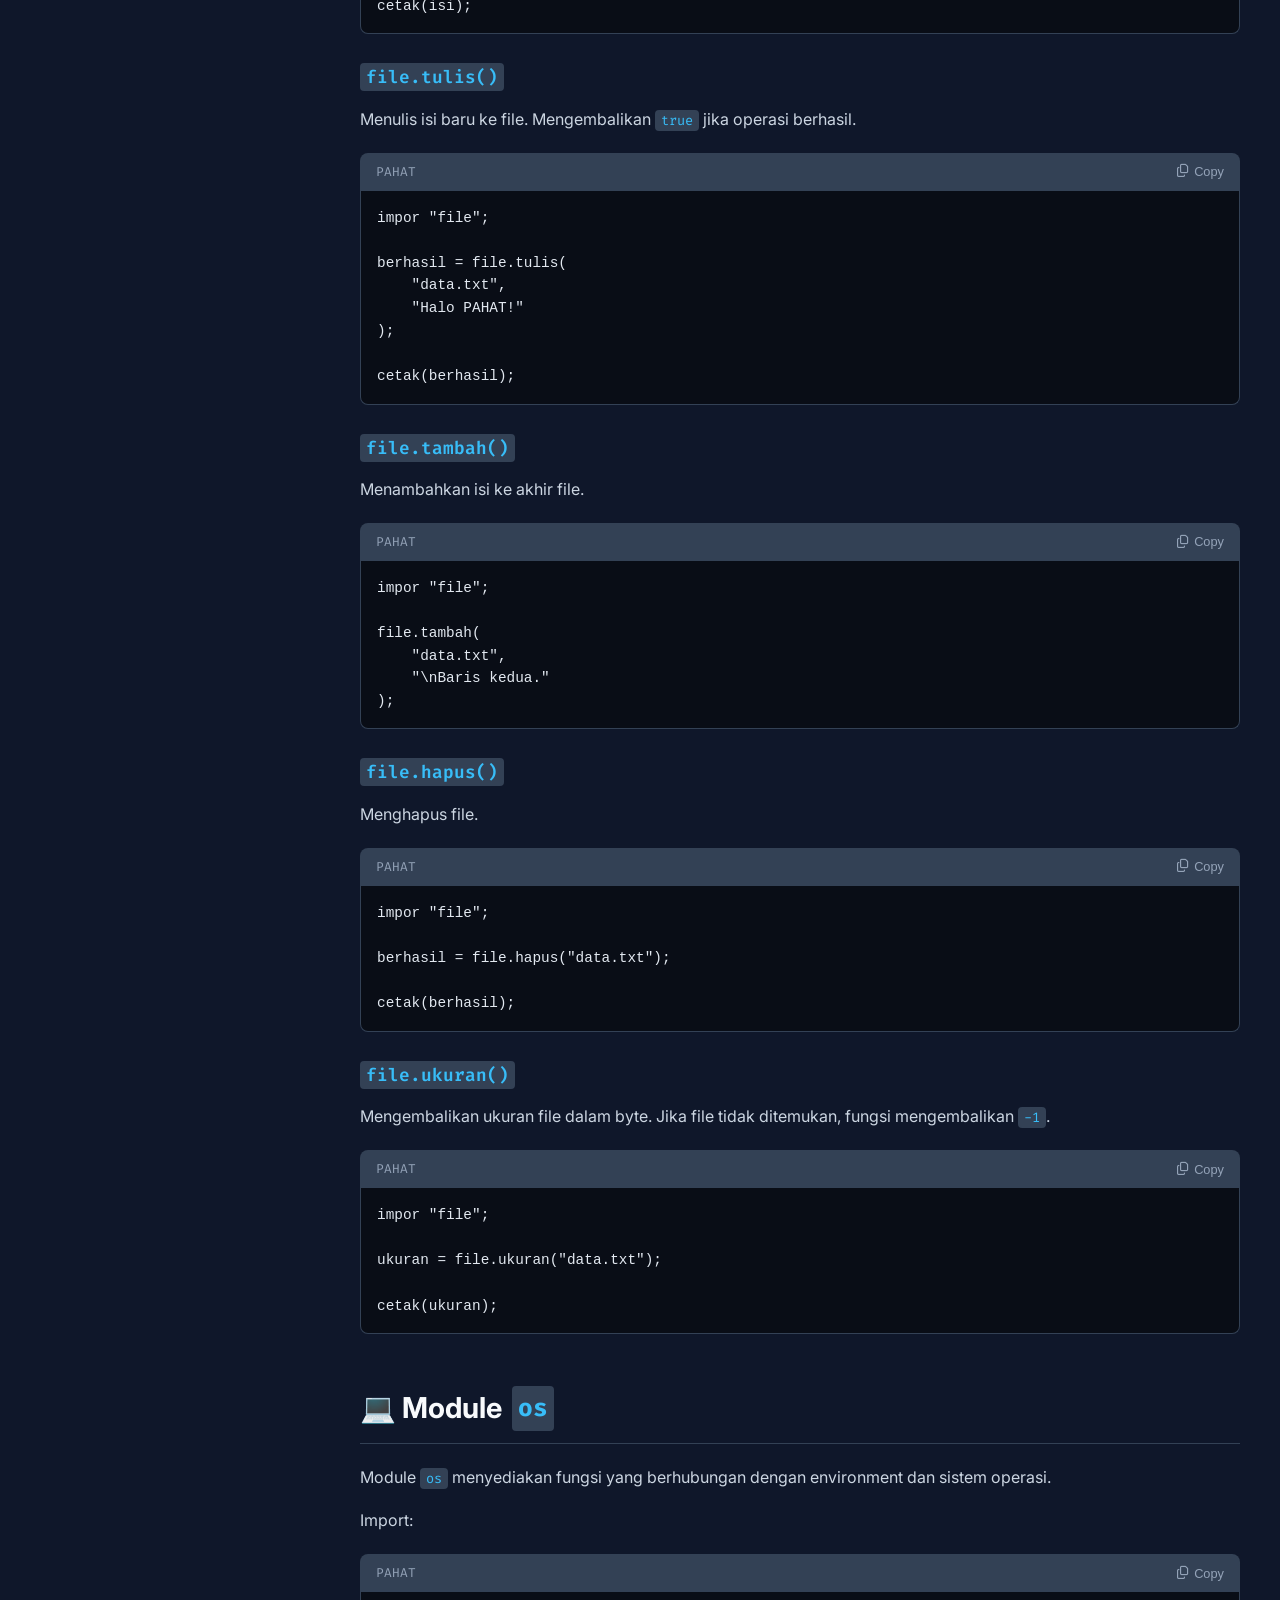
==== commit d73b40f5: "release version 2.5.2" ====
--- a/docs/index.html
+++ b/docs/index.html
@@ -6,7 +6,7 @@
     <link rel="icon" type="image/x-icon" href="./assets/img/favicon.ico">
     <title>PAHAT Programming Language - Documentation Guide</title>
     <meta name="title" content="PAHAT-Lang - Bahasa Pemrograman Berbasis Bahasa Indonesia">
-    <meta name="description" content="PAHAT (Pemrograman Analitis Berbasis Heuristik dan Arsitektur Terpadu) adalah bahasa pemrograman expressive & lightweight berbasis bahasa Indonesia. Unduh interpreter v2.5.1.">
+    <meta name="description" content="PAHAT (Pemrograman Analitis Berbasis Heuristik dan Arsitektur Terpadu) adalah bahasa pemrograman expressive & lightweight berbasis bahasa Indonesia. Unduh interpreter v2.5.2.">
     <meta name="keywords" content="PAHAT, PAHAT-Lang, bahasa pemrograman indonesia, interpreter PAHAT, koding bahasa indonesia, programming language local">
     <meta name="robots" content="index, follow">
 
@@ -14,7 +14,7 @@
     <meta property="og:type" content="website">
     <meta property="og:url" content="https://adan1996.github.io/PAHAT-Lang/">
     <meta property="og:title" content="PAHAT-Lang - Bahasa Pemrograman Berbasis Bahasa Indonesia">
-    <meta property="og:description" content="Interpreter bahasa pemrograman PAHAT v2.5.1. Unduh untuk Windows & Linux.">
+    <meta property="og:description" content="Interpreter bahasa pemrograman PAHAT v2.5.2. Unduh untuk Windows & Linux.">
     <meta property="og:image" content="https://adan1996.github.io/PAHAT-Lang/assets/img/pahat.jpg">
     <!-- Font Inter & Fira Code untuk tampilan modern & developer-friendly -->
     <link rel="preconnect" href="https://fonts.googleapis.com">
@@ -38,7 +38,7 @@
                 </div>
                 <div>
                     <div class="brand-title">PAHAT</div>
-                    <div class="brand-subtitle">v2.5.1 Docs</div>
+                    <div class="brand-subtitle">v2.5.2 Docs</div>
                 </div>
             </div>
             <div class="lang-switch-wrapper">
@@ -107,10 +107,17 @@
         </div>
         
         <div class="nav-group">
-            <div class="nav-title">Database</div>
-            <ul class="nav-links">
-                <li><a href="/PAHAT-Lang/database/mysql.html" target="_blank"><i class="fa-solid fa-database"></i> MySQL</a></li>
-            </ul>
+            <details class="nav-accordion">
+                <summary class="nav-title accordion-header">
+                    <span><i class="fa-solid fa-database"></i> Database</span>
+                    <i class="fa-solid fa-chevron-down arrow-icon"></i>
+                </summary>
+                <ul class="nav-links accordion-content">
+                    <li>
+                        <a href="/PAHAT-Lang/database/mysql.html" target="_blank"><i class="fa-solid fa-arrow-up-right-from-square"></i> MySQL</a>
+                    </li>
+                </ul>
+            </details>
         </div>
 
         <!-- Group Extension dengan Expand/Collapse -->
@@ -122,7 +129,7 @@
                 </summary>
                 <ul class="nav-links accordion-content">
                     <li>
-                        <a href="https://github.com/Adan1996/PAHAT-Lang/releases/download/v2.5.1/PAHAT-Lang-0.0.1.vsix" target="_blank" rel="noopener">
+                        <a href="https://github.com/Adan1996/PAHAT-Lang/releases/download/v2.5.2/PAHAT-Lang-0.0.1.vsix" target="_blank" rel="noopener">
                             <i class="fa-custom-vscode"></i> Visual Studio Code
                         </a>
                     </li>
@@ -156,16 +163,16 @@
         <div class="hero">
             <img src="./assets/img/header.jpg" alt="PAHAT Logo" class="hero-logo">
 
-            <span class="hero-badge">Documentation Guide v2.5.1</span>
+            <span class="hero-badge">Documentation Guide v2.5.2</span>
             <h1>🚀 PAHAT Programming Language</h1>
             <p><strong>PAHAT (Pemrograman Analitis Berbasis Heuristik dan Arsitektur Terpadu)</strong> adalah bahasa pemrograman <strong>expressive & lightweight</strong> dengan sintaks intuitif berbasis bahasa Indonesia.</p>
             
             <!-- Container Tombol Download -->
             <div class="download-container">
-                <a href="https://github.com/Adan1996/PAHAT-Lang/releases/download/v2.5.1/pahat-windows-x86_64.zip" class="btn-download btn-windows" target="_blank" rel="noopener">
+                <a href="https://github.com/Adan1996/PAHAT-Lang/releases/download/v2.5.2/pahat-windows-x86_64.zip" class="btn-download btn-windows" target="_blank" rel="noopener">
                     <i class="fa-brands fa-windows"></i> Download for Windows
                 </a>
-                <a href="https://github.com/Adan1996/PAHAT-Lang/releases/download/v2.5.1/pahat-linux-x86_64.tar.gz" class="btn-download btn-linux" target="_blank" rel="noopener">
+                <a href="https://github.com/Adan1996/PAHAT-Lang/releases/download/v2.5.2/pahat-linux-x86_64.tar.gz" class="btn-download btn-linux" target="_blank" rel="noopener">
                     <i class="fa-brands fa-linux"></i> Download for Linux
                 </a>
             </div>
@@ -201,7 +208,7 @@
                     <tr><td><strong>Nama</strong></td><td>PAHAT Programming Language</td></tr>
                     <tr><td><strong>Kepanjangan</strong></td><td>Pemrograman Analitis Berbasis Heuristik dan Arsitektur Terpadu</td></tr>
                     <tr><td><strong>Pembuat</strong></td><td>Syahdan Masyhuri</td></tr>
-                    <tr><td><strong>Versi</strong></td><td>2.5.1</td></tr>
+                    <tr><td><strong>Versi</strong></td><td>2.5.2</td></tr>
                     <tr><td><strong>Status</strong></td><td>Development</td></tr>
                     <tr><td><strong>Ekstensi File</strong></td><td><code>.pahat</code></td></tr>
                     <tr><td><strong>Bahasa Sintaks</strong></td><td>Bahasa Indonesia</td></tr>
@@ -411,7 +418,7 @@
             <div class="code-header"><span>PAHAT</span><button class="copy-btn"><i class="fa-regular fa-copy"></i> Copy</button></div>
             <pre><code class="language-pahat">/*
 Dokumentasi Fungsi Utama
-PAHAT Programming Language v2.5.1
+PAHAT Programming Language v2.5.2
 Dibuat oleh: Adan
 */
 fungsi utama() {
@@ -637,17 +644,215 @@
 
         <section id="std-file">
             <h2>📁 Module <code>file</code></h2>
-            <p>Menyediakan operasi file: <code>file.ada()</code>, <code>file.baca()</code>, <code>file.tulis()</code>, <code>file.tambah()</code>, <code>file.hapus()</code>, dan <code>file.ukuran()</code>.</p>
+            <p>Module <code>file</code> menyediakan operasi dasar untuk file.</p>
+            <p>Import:</p>
+            <div class="code-container">
+                <div class="code-header"><span>PAHAT</span><button class="copy-btn"><i class="fa-regular fa-copy"></i> Copy</button></div>
+                <pre><code>impor "file";</code></pre>
+            </div>
+
+            <h3><code>file.ada()</code></h3>
+            <p>Memeriksa apakah sebuah file tersedia. Mengembalikan <code>true</code> atau <code>false</code>.</p>
+            <div class="code-container">
+                <div class="code-header"><span>PAHAT</span><button class="copy-btn"><i class="fa-regular fa-copy"></i> Copy</button></div>
+                <pre><code>impor "file";
+
+cetak(file.ada("data.txt"));</code></pre>
+            </div>
+
+            <h3><code>file.baca()</code></h3>
+            <p>Membaca seluruh isi file sebagai string. Jika file tidak dapat dibaca, fungsi mengembalikan <code>nol</code>.</p>
+            <div class="code-container">
+                <div class="code-header"><span>PAHAT</span><button class="copy-btn"><i class="fa-regular fa-copy"></i> Copy</button></div>
+                <pre><code>impor "file";
+
+isi = file.baca("data.txt");
+
+cetak(isi);</code></pre>
+            </div>
+
+            <h3><code>file.tulis()</code></h3>
+            <p>Menulis isi baru ke file. Mengembalikan <code>true</code> jika operasi berhasil.</p>
+            <div class="code-container">
+                <div class="code-header"><span>PAHAT</span><button class="copy-btn"><i class="fa-regular fa-copy"></i> Copy</button></div>
+                <pre><code>impor "file";
+
+berhasil = file.tulis(
+    "data.txt",
+    "Halo PAHAT!"
+);
+
+cetak(berhasil);</code></pre>
+            </div>
+
+            <h3><code>file.tambah()</code></h3>
+            <p>Menambahkan isi ke akhir file.</p>
+            <div class="code-container">
+                <div class="code-header"><span>PAHAT</span><button class="copy-btn"><i class="fa-regular fa-copy"></i> Copy</button></div>
+                <pre><code>impor "file";
+
+file.tambah(
+    "data.txt",
+    "\nBaris kedua."
+);</code></pre>
+            </div>
+
+            <h3><code>file.hapus()</code></h3>
+            <p>Menghapus file.</p>
+            <div class="code-container">
+                <div class="code-header"><span>PAHAT</span><button class="copy-btn"><i class="fa-regular fa-copy"></i> Copy</button></div>
+                <pre><code>impor "file";
+
+berhasil = file.hapus("data.txt");
+
+cetak(berhasil);</code></pre>
+            </div>
+
+            <h3><code>file.ukuran()</code></h3>
+            <p>Mengembalikan ukuran file dalam byte. Jika file tidak ditemukan, fungsi mengembalikan <code>-1</code>.</p>
+            <div class="code-container">
+                <div class="code-header"><span>PAHAT</span><button class="copy-btn"><i class="fa-regular fa-copy"></i> Copy</button></div>
+                <pre><code>impor "file";
+
+ukuran = file.ukuran("data.txt");
+
+cetak(ukuran);</code></pre>
+            </div>
         </section>
 
         <section id="std-os">
             <h2>💻 Module <code>os</code></h2>
-            <p>Menyediakan operasi sistem: <code>os.cwd()</code>, <code>os.getenv()</code>, <code>os.platform()</code>, <code>os.env()</code>, dan <code>os.exit()</code>.</p>
+            <p>Module <code>os</code> menyediakan fungsi yang berhubungan dengan environment dan sistem operasi.</p>
+            <p>Import:</p>
+            <div class="code-container">
+                <div class="code-header"><span>PAHAT</span><button class="copy-btn"><i class="fa-regular fa-copy"></i> Copy</button></div>
+                <pre><code>impor "os";</code></pre>
+            </div>
+
+            <h3><code>os.cwd()</code></h3>
+            <p>Mengembalikan current working directory.</p>
+            <div class="code-container">
+                <div class="code-header"><span>PAHAT</span><button class="copy-btn"><i class="fa-regular fa-copy"></i> Copy</button></div>
+                <pre><code>impor "os";
+
+cetak(os.cwd());</code></pre>
+            </div>
+
+            <h3><code>os.getenv()</code></h3>
+            <p>Membaca environment variable dari sistem operasi atau secara otomatis memuat variabel dari berkas <code>.env</code> yang berada di <em>root working directory</em> (CWD). Jika environment variable tidak ditemukan baik di sistem maupun di berkas <code>.env</code>, fungsi mengembalikan <code>nol</code>.</p>
+            <div class="code-container">
+                <div class="code-header"><span>PAHAT</span><button class="copy-btn"><i class="fa-regular fa-copy"></i> Copy</button></div>
+                <pre><code>impor "os";
+
+path = os.getenv("PATH");
+
+cetak(path);</code></pre>
+            </div>
+
+            <h4>Fitur Auto-Load <code>.env</code> (Dotenv Support)</h4>
+            <p>Saat <code>os.getenv()</code> dipanggil pertama kali, module <code>os</code> akan secara otomatis membaca dan memuat variabel lingkungan dari berkas <code>.env</code> (jika berkas tersebut ada).</p>
+            <p><strong>Ketentuan Format <code>.env</code>:</strong></p>
+            <ul>
+                <li>Format standar <code>KEY=VALUE</code>.</li>
+                <li>Mendukung <em>prefix</em> <code>export </code> (contoh: <code>export DB_PORT=3306</code>).</li>
+                <li>Mendukung tanda petik ganda (<code>"..."</code>) atau tunggal (<code>'...'</code>) pada nilai.</li>
+                <li>Mendukung komentar baris (<code>#</code> atau <code>//</code>) dan <em>inline comment</em>.</li>
+                <li>Variabel lingkungan bawaan OS memiliki prioritas lebih tinggi dibanding berkas <code>.env</code>.</li>
+            </ul>
+            <p><strong>Contoh penggunaan dengan <code>.env</code>:</strong></p>
+            <div class="code-container">
+                <div class="code-header"><span>PAHAT</span><button class="copy-btn"><i class="fa-regular fa-copy"></i> Copy</button></div>
+                <pre><code>impor "os";
+
+port = os.getenv("PORT");
+db = os.getenv("DB_HOST");
+secret = os.getenv("APP_SECRET");
+
+cetak("Port: " + port);
+cetak("DB Host: " + db);
+cetak("Secret: " + secret);</code></pre>
+            </div>
+
+            <h3><code>os.platform()</code></h3>
+            <p>Mengembalikan platform yang sedang digunakan (<code>windows</code>, <code>linux</code>, atau <code>macos</code>).</p>
+            <div class="code-container">
+                <div class="code-header"><span>PAHAT</span><button class="copy-btn"><i class="fa-regular fa-copy"></i> Copy</button></div>
+                <pre><code>impor "os";
+
+cetak(os.platform());</code></pre>
+            </div>
+
+            <h3><code>os.env()</code></h3>
+            <p>Membuat atau mengubah environment variable.</p>
+            <div class="code-container">
+                <div class="code-header"><span>PAHAT</span><button class="copy-btn"><i class="fa-regular fa-copy"></i> Copy</button></div>
+                <pre><code>impor "os";
+
+berhasil = os.env(
+    "PAHAT_MODE",
+    "development"
+);
+
+cetak(berhasil);</code></pre>
+            </div>
+
+            <h3><code>os.exit()</code></h3>
+            <p>Mengakhiri proses PAHAT dengan exit code tertentu.</p>
+            <div class="code-container">
+                <div class="code-header"><span>PAHAT</span><button class="copy-btn"><i class="fa-regular fa-copy"></i> Copy</button></div>
+                <pre><code>impor "os";
+
+os.exit(0);</code></pre>
+            </div>
+            <p><strong>Catatan:</strong> <code>os.exit()</code> menghentikan proses secara langsung. Hindari penggunaannya di tengah automated test kecuali memang ingin menguji exit process.</p>
         </section>
 
         <section id="std-time">
             <h2>⏱️ Module <code>time</code></h2>
-            <p>Menyediakan operasi waktu: <code>time.sekarang()</code>, <code>time.timestamp()</code>, dan <code>time.tidur()</code>.</p>
+            <p>Module <code>time</code> menyediakan fungsi waktu.</p>
+            <p>Import:</p>
+            <div class="code-container">
+                <div class="code-header"><span>PAHAT</span><button class="copy-btn"><i class="fa-regular fa-copy"></i> Copy</button></div>
+                <pre><code>impor "time";</code></pre>
+            </div>
+
+            <h3><code>time.sekarang()</code></h3>
+            <p>Mengembalikan waktu lokal saat ini dalam format <code>YYYY-MM-DD HH:MM:SS</code>.</p>
+            <div class="code-container">
+                <div class="code-header"><span>PAHAT</span><button class="copy-btn"><i class="fa-regular fa-copy"></i> Copy</button></div>
+                <pre><code>impor "time";
+
+cetak(time.sekarang());</code></pre>
+            </div>
+
+            <h3><code>time.timestamp()</code></h3>
+            <p>Mengembalikan Unix timestamp.</p>
+            <div class="code-container">
+                <div class="code-header"><span>PAHAT</span><button class="copy-btn"><i class="fa-regular fa-copy"></i> Copy</button></div>
+                <pre><code>impor "time";
+
+timestamp = time.timestamp();
+
+cetak(timestamp);</code></pre>
+            </div>
+
+            <h3><code>time.tidur()</code></h3>
+            <p>Menghentikan eksekusi selama sejumlah detik. Mendukung integer dan float. Nilai negatif tidak diperbolehkan.</p>
+            <div class="code-container">
+                <div class="code-header"><span>PAHAT</span><button class="copy-btn"><i class="fa-regular fa-copy"></i> Copy</button></div>
+                <pre><code>impor "time";
+
+cetak("Mulai");
+
+time.tidur(1);
+
+cetak("Selesai");</code></pre>
+            </div>
+            <p>Dengan nilai desimal:</p>
+            <div class="code-container">
+                <div class="code-header"><span>PAHAT</span><button class="copy-btn"><i class="fa-regular fa-copy"></i> Copy</button></div>
+                <pre><code>time.tidur(0.5);</code></pre>
+            </div>
         </section>
 
         <section id="std-thread">
@@ -820,7 +1025,9 @@
 };
 
 cetak("=== DATA PENGGUNA ===");
+
 cetak(pengguna.nama);
+cetak(pengguna.umur);
 cetak(string.besar(pengguna.nama));
 
 jika (pengguna.umur >= 18 && pengguna.aktif) {
@@ -830,15 +1037,62 @@
 }
 
 cetak("=== MATEMATIKA ===");
+
+total_nilai = matematika.tambah(
+    pengguna.nilai[0],
+    pengguna.nilai[1]
+);
+
+cetak(total_nilai);
+
 hasil = math.pangkat(10, 2);
+
 cetak(hasil);
 
-cetak("=== FILE & OS ===");
+cetak("=== SWITCH ===");
+
+pilih (pengguna.umur) {
+
+    kasus 20: {
+        cetak("Berumur tepat 20 tahun");
+    }
+
+    bawaan: {
+        cetak("Umur lainnya");
+    }
+}
+
+cetak("=== FILE ===");
+
+nama_file = "data_pahat.txt";
+
+file.tulis(
+    nama_file,
+    "Halo dari PAHAT!"
+);
+
+cetak(file.ada(nama_file));
+
+isi = file.baca(nama_file);
+
+cetak(isi);
+
+file.hapus(nama_file);
+
+cetak("=== OS ===");
+
 cetak(os.platform());
-file.tulis("test.txt", "Hello PAHAT!");
+cetak(os.cwd());
+
+cetak("=== TIME ===");
+
+cetak(time.sekarang());
+cetak(time.timestamp());
 
 cetak("=== JSON ===");
+
 json_data = tulis_json(pengguna);
+
 cetak(json_data);</code></pre>
             </div>
         </section>
